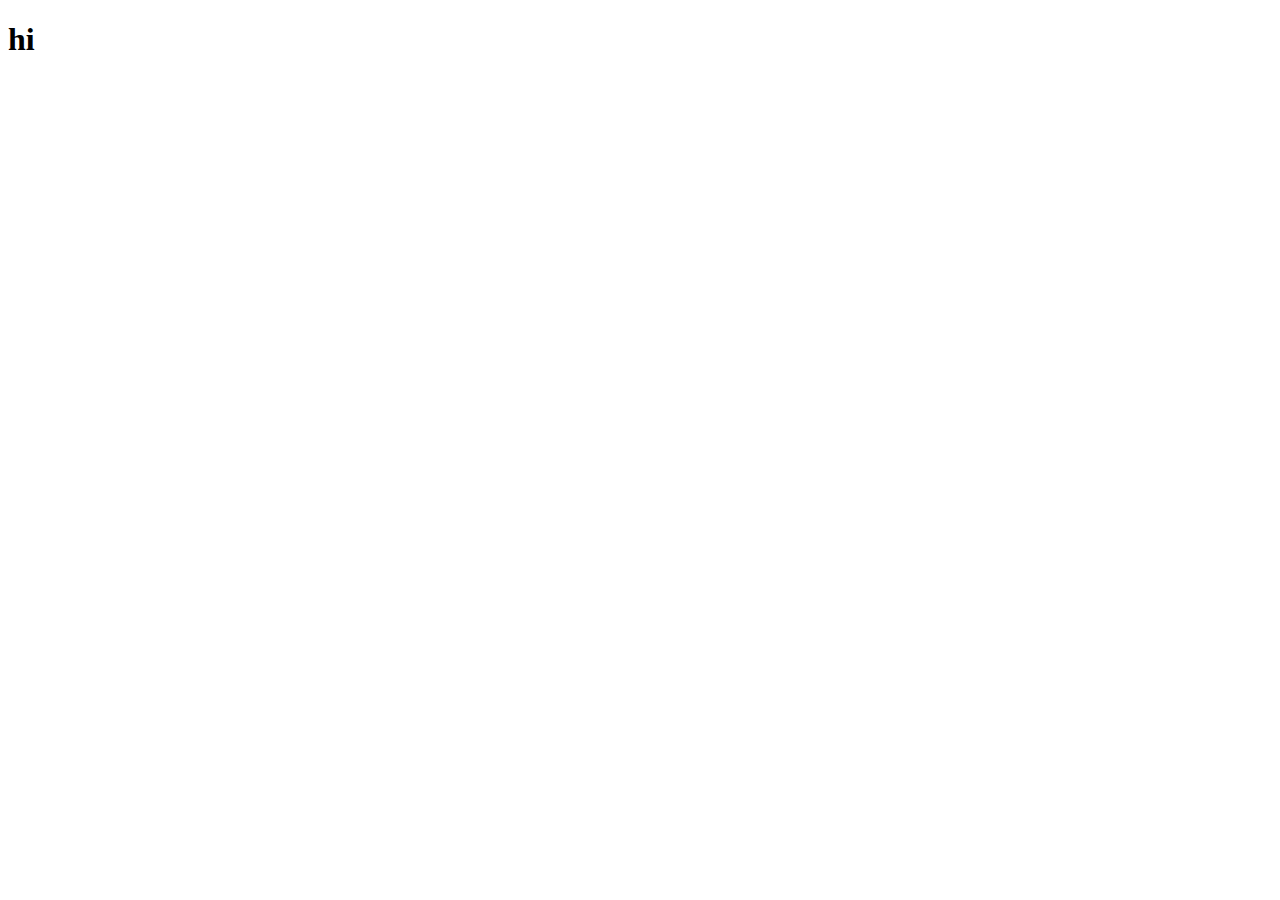
==== index.html @ f47a089d "My assignment 1" ====
<!DOCTYPE html>
<html lang="en">
  <head>
    <meta charset="UTF-8" />
    <meta name="viewport" content="width=device-width, initial-scale=1.0" />
    <title>Document</title>
  </head>
  <body></body>
</html>
<h1>hi</h1>
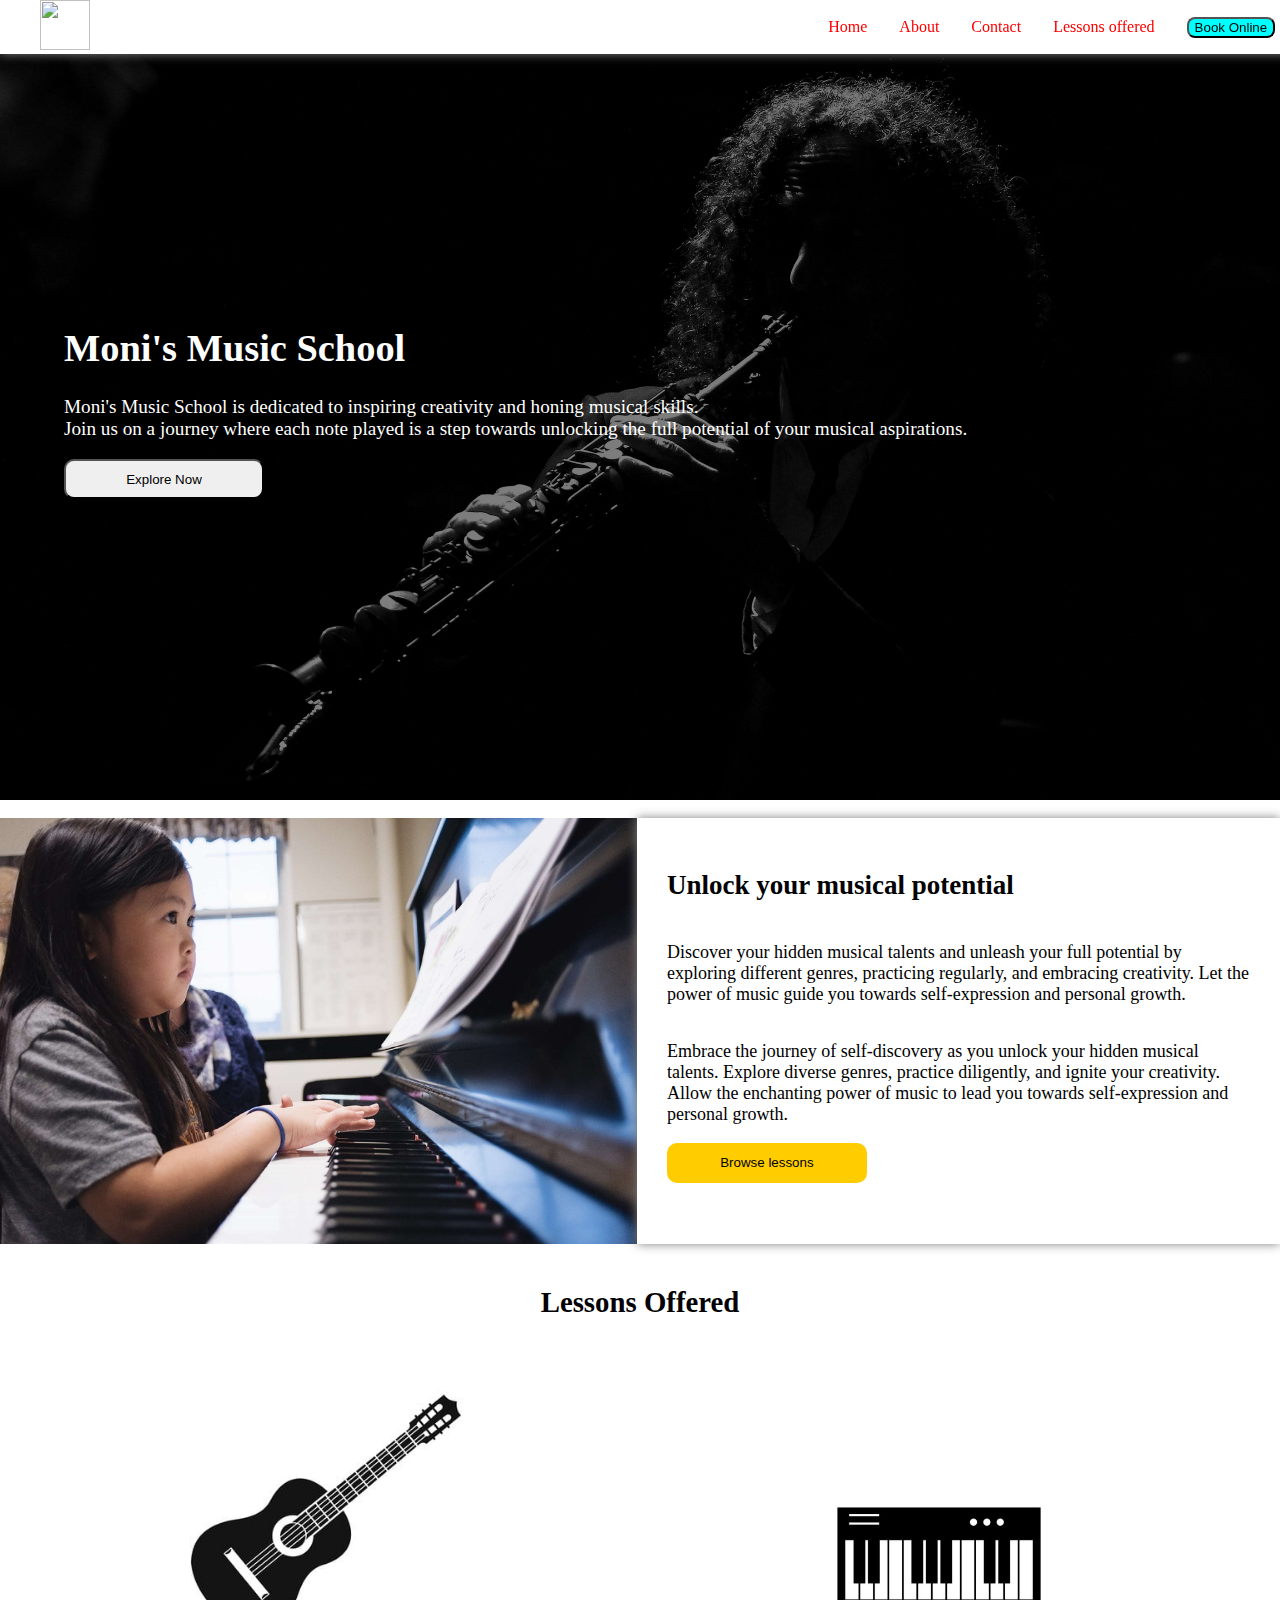
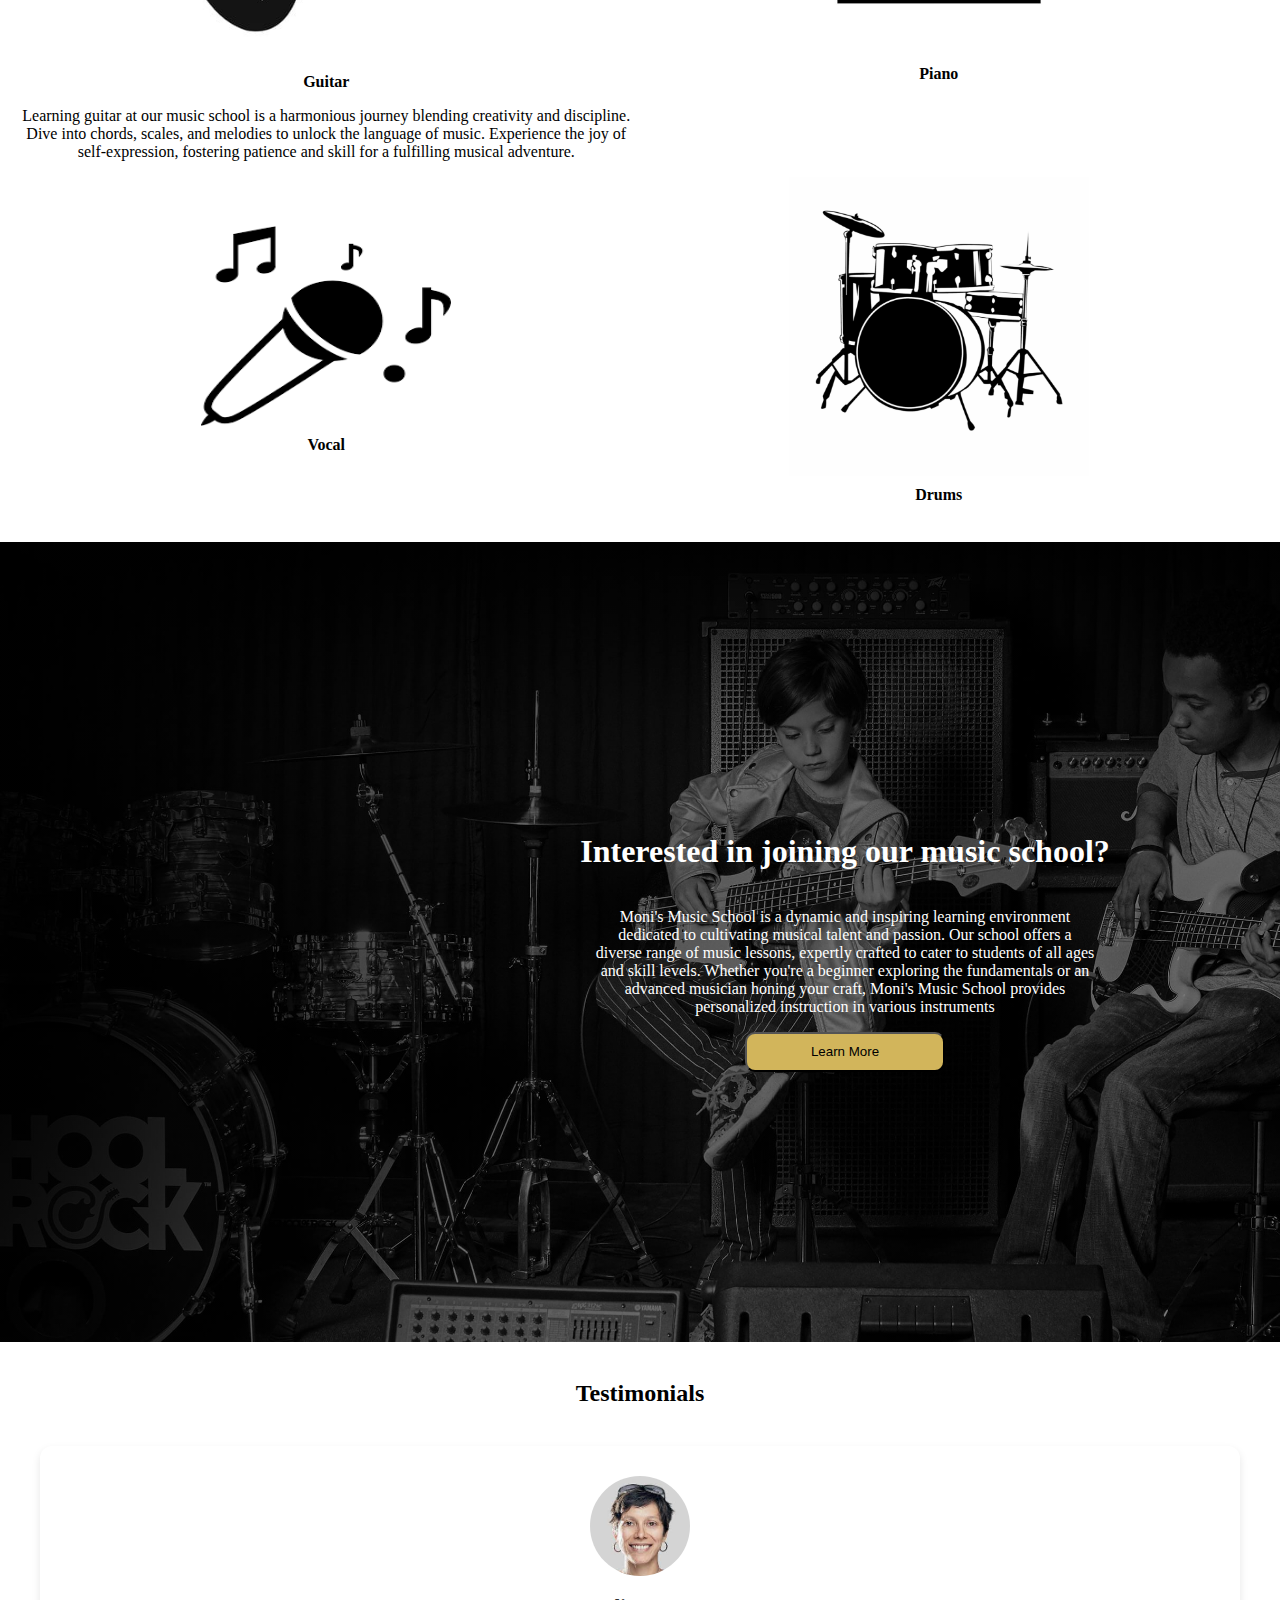
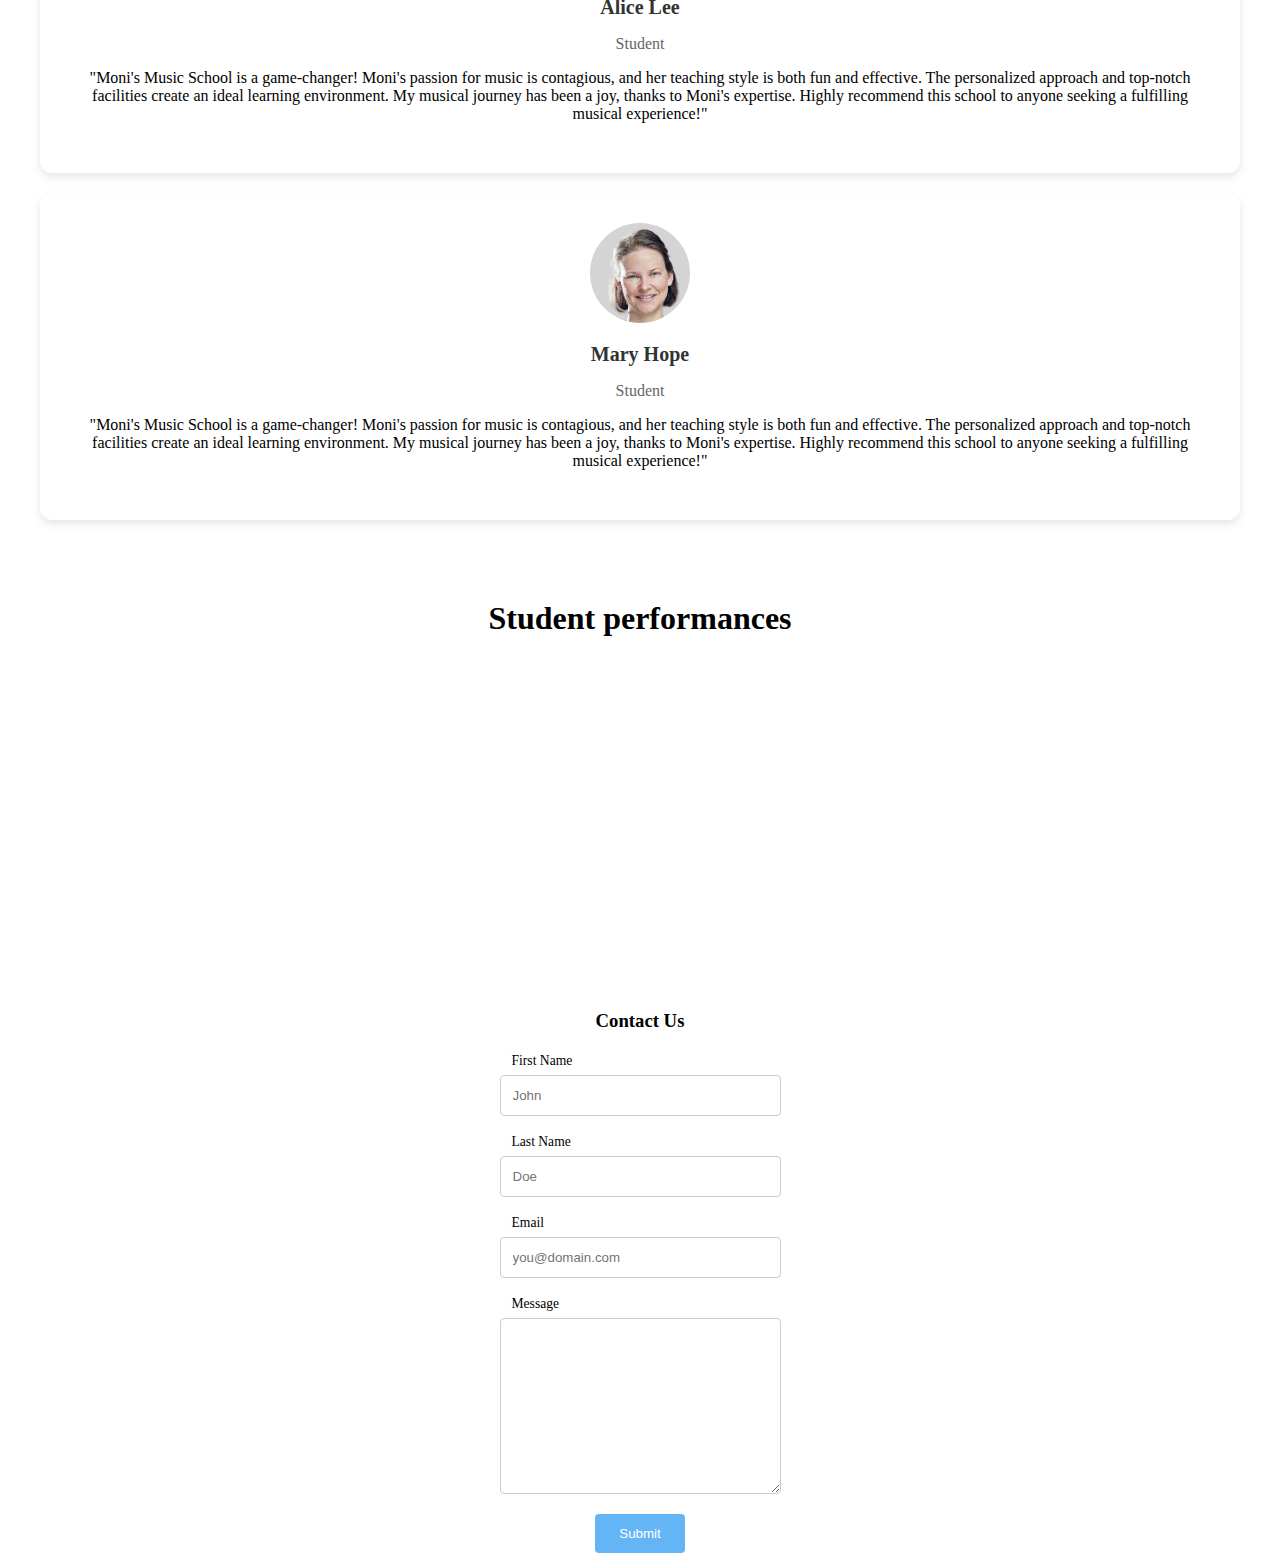
==== commit 5a8416ab: "update" ====
--- a/index.html
+++ b/index.html
@@ -4,7 +4,155 @@
     <meta charset="UTF-8" />
     <meta name="viewport" content="width=device-width, initial-scale=1.0" />
     <title>Document</title>
+    <link rel="stylesheet" href="styles.css" />
   </head>
-  <body></body>
+  <body>
+    <nav>
+      <ul class="nav-list">
+        <li class="nav-item">
+          <a href="#"></a
+          ><img src="Illustration179.PNG" width="50" height="50" />
+        </li>
+        <li class="nav-item"><a href="#">Home</a></li>
+        <li class="nav-item"><a href="#">About</a></li>
+        <li class="nav-item"><a href="#">Contact</a></li>
+        <li class="nav-item"><a href="#">Lessons offered</a></li>
+        <li class="nav-item"><button class="bookbtn">Book Online</button></li>
+      </ul>
+    </nav>
+    <div class="bg-image">
+      <div class="bg-text">
+        <h1>Moni's Music School</h1>
+        <p>
+          Moni's Music School is dedicated to inspiring creativity and honing musical skills.
+          <br>Join us on a journey where each note played is a step towards unlocking the full potential of your musical aspirations.
+        </p>
+        <button>Explore Now</button>
+      </div>
+    </div>
+    <br>
+    <div class="lower-container">
+      <div class="unlock-image">
+      </div>
+      <div class="unlock-text">
+        <h2>Unlock your musical potential</h2>
+        <p>
+          Discover your hidden musical talents and unleash your full potential
+          by exploring different genres, practicing regularly, and embracing
+          creativity. Let the power of music guide you towards self-expression
+          and personal growth.
+        </p>
+        <p>
+          Embrace the journey of self-discovery as you unlock your hidden
+          musical talents. Explore diverse genres, practice diligently, and
+          ignite your creativity. Allow the enchanting power of music to lead
+          you towards self-expression and personal growth.
+        </p>
+        <button>Browse lessons</button>
+      </div>
+    </div>
+    <br>
+    <div class="lessonsoffered"><h2>Lessons Offered</h2></div>
+    <div class="lessonscontainer">
+      <div class="box"><img src="images/pngtree-guitar-icon-simple-style-png-image_1911648.jpg" alt="guitar" width= "300">
+        <div class="item-header">Guitar</div>
+        <p>Learning guitar at our music school is a harmonious journey blending creativity and discipline. Dive into chords, scales, and melodies 
+          to unlock the language of music. Experience the joy of self-expression, fostering patience and skill for a fulfilling musical adventure.</p>
+        <div class="guitarinfo"></div>
+      </div>
+      <div class="box"><img src="images/Piano-keyboard-music-icon-vector-by-Hoeda80-580x386.jpg" width="300">
+        <div class="item-header">Piano</div>
+        <div class="pianoinfo"></div>
+      </div>
+      <div class="box"><img src="images/images.png" width="250" height ="200">
+        <div class="item-header">Vocal</div>
+        <div class="vocalinfo"></div>
+      </div>
+      <div class="box"><img src="images/71-717407_drum-kit-icon-icon-drums-png.png" width= "300">
+        <div class="item-header">Drums</div>
+        <div class="drumsinfo"></div>
+      </div>
+    </div>
+    <br>
+    <div class="learnmore">
+      <div class="learnmoretext">
+        <h1>Interested in joining our music school?</h1>
+        <p style="text-align: center; width:500px">Moni's Music School is a dynamic and inspiring learning environment dedicated to cultivating musical talent and passion. Our school offers a diverse range of music lessons, expertly crafted to cater to students of all ages and skill levels. Whether you're a beginner exploring the fundamentals 
+          or an advanced musician honing your craft, Moni's Music School provides personalized instruction in various instruments </p>
+        <button>Learn More</button>
+      </div>
+    </div>
+    </div>
+    <br>
+    <div class="testimonials-header"><h2>Testimonials</h2></div>
+    <div class="testimonial-grid">
+      <div class="testimonial-container">
+        <div class="testimonial-pic">
+          <img src="images/test1.jpeg">
+        </div>
+      <div class="testimonial-text">
+        <h3 class="testimonial-name">Alice Lee</h3>
+        <p class="testimonial-role">Student</p>
+        <p>"Moni's Music School is a game-changer! 
+          Moni's passion for music is contagious, and her teaching style is both fun and effective. The personalized approach and top-notch facilities create an ideal learning environment. My musical journey has been a joy,
+          thanks to Moni's expertise. Highly recommend this school to anyone seeking a fulfilling musical experience!"
+        </p>
+      </div>
+      </div>
+      <div class="testimonial-container">
+        <div class="testimonial-pic">
+          <img src="images/test2.jpeg">
+        </div>
+      <div class="testimonial-text">
+        <h3 class="testimonial-name">Mary Hope</h3>
+        <p class="testimonial-role">Student</p>
+        <p>"Moni's Music School is a game-changer! 
+          Moni's passion for music is contagious, and her teaching style is both fun and effective. The personalized approach and top-notch facilities create an ideal learning environment. My musical journey has been a joy,
+          thanks to Moni's expertise. Highly recommend this school to anyone seeking a fulfilling musical experience!"
+        </p></div>
+      
+      
+      </div>
+      <br>
+    </div>
+    <div class="student-header"><h1>Student performances</h1></div>
+    <div class="student-vids"><iframe width="560" height="315" src="https://www.youtube.com/embed/584keNBY2R8?si=KAF5CuopbA9dsN6d" title="YouTube video player" frameborder="0" allow="accelerometer; autoplay; clipboard-write; encrypted-media; gyroscope; picture-in-picture; web-share" allowfullscreen></iframe></div>
+    <br>
+    <div class="box3">
+      <div class="contactform">
+        <h3>Contact Us</h3>
+        <form action="#" name="contact_form">
+          <label for="first_name">First Name</label>
+          <input name="first_name" type="text" required placeholder="John"/>
+          <br>
+          <label for="last_name">Last Name</label>
+          <input name="last_name" type="text" required placeholder="Doe"/>
+          <br>
+          <label for="email">Email</label>
+          <input name="email" type="email" required placeholder="you@domain.com"/>
+          <br>
+          <label for="message">Message</label><br>
+          <textarea name="message" cols="30" rows="10" placeholder="Enter your message here ..." required> </textarea>
+          <div class="center">
+          <input type="submit" value="Submit">
+          </div>
+        </form>	
+      </div>
+    </div>
+    </div>
+      
+
+
+
+        
+      
+
+
+
+
+
+
+    
+    
+  </body>
 </html>
-<h1>hi</h1>
--- a/styles.css
+++ b/styles.css
@@ -0,0 +1,282 @@
+body {
+  background-color: white;
+}
+.nav-list {
+  background-color: white;
+  box-shadow: 0px 0px 10px gray;
+  margin: 0;
+  display: flex;
+  justify-content: flex-end;
+  align-items: center;
+  position: fixed;
+  width: 99%;
+}
+.nav-item {
+  list-style: none;
+  margin-right: 2rem;
+}
+.nav-item a {
+  text-decoration: none;
+  color: red;
+}
+
+.nav-item:first-child {
+  margin-right: auto;
+}
+.bookbtn {
+  background: aqua;
+  border-radius: 8px;
+  outline: none;
+}
+.bg-image {
+  height: 800px;
+  display: flex;
+  align-items: center;
+  background-image: linear-gradient(rgba(0, 0, 0, 0.527), rgba(0, 0, 0, 0.5)),
+    url(images/musicbg.jpeg);
+  background-size: cover;
+  color: white;
+}
+.bg-image button {
+  width: 200px;
+  height: 40px;
+  border-radius: 10px;
+}
+.bg-text {
+  justify-content: flex-start;
+  margin-left: 4rem;
+  font-size: larger;
+}
+html,
+body {
+  margin: 0px;
+  padding: 0;
+  height: 100%;
+}
+
+.lower-container {
+  display: flex;
+  justify-content: center;
+  align-content: center;
+}
+.unlock-image {
+  background-image: url(images/article-private-lessons-UNWAoM-86.jpg);
+  background-size: cover;
+  width: 710px;
+  height: 425.83px;
+}
+.unlock-text {
+  display: flex;
+  flex-direction: column;
+  background-color: white;
+  box-shadow: 0px 0px 10px gray;
+  width: 650px;
+  padding: 30px;
+  font-size: large;
+}
+.unlock-text button {
+  width: 200px;
+  height: 40px;
+  background-color: #ffcc00;
+  outline: none;
+  border-radius: 10px;
+  border: none;
+}
+.unlock-text button:hover {
+  background-color: gray;
+}
+
+.lessons-text {
+  display: flex;
+  justify-content: center;
+  align-items: center;
+}
+
+.lessonscontainer {
+  display: flex;
+  flex-wrap: wrap;
+  align-items: center;
+  justify-content: space-evenly;
+  padding: 20px;
+  margin-right: 15px;
+}
+.lessonsoffered {
+  display: flex;
+  justify-content: center;
+  font-size: larger;
+}
+.box {
+  display: flex;
+  flex-direction: column;
+  text-align: center;
+  width: 50%;
+  justify-content: center;
+  align-items: center;
+}
+.item-header {
+  margin-top: 10px;
+  font-weight: bold;
+}
+.guitarinfo {
+}
+.learnmore {
+  display: flex;
+  height: 800px;
+  width: 1690px;
+  background-image: linear-gradient(rgba(0, 0, 0, 0.527), rgba(0, 0, 0, 0.5)),
+    url("images/music-lessons-overview1527266744.jpg");
+  background-size: cover;
+  justify-content: center;
+}
+.learnmoretext {
+  display: flex;
+  flex-direction: column;
+  color: white;
+  align-items: center;
+  text-align: center;
+  padding: 15px;
+  justify-content: center;
+}
+.learnmoretext h1 p {
+  font-size: larger;
+}
+.learnmoretext button {
+  color: black;
+  background-color: #d2b55b;
+  border-radius: 10px;
+  width: 200px;
+  height: 40px;
+}
+.learnmoretext button:hover {
+  background-color: #ffeb3b;
+}
+.testimonials-header {
+  display: flex;
+  justify-content: center;
+}
+.testimonial-grid {
+  display: flex;
+  flex-wrap: wrap;
+  gap: 20px;
+  max-width: 1200px;
+  margin: 0 auto;
+  padding: 20px;
+  text-align: center;
+}
+.testimonial-container {
+  background-color: #ffffff;
+  border-radius: 12px;
+  padding: 30px;
+  box-shadow: 0 4px 8px rgba(0, 0, 0, 0.1);
+}
+.testimonial-pic {
+  width: 100px;
+  height: 100px;
+  border-radius: 50%;
+  overflow: hidden;
+  margin: 0 auto 20px;
+  background-repeat: no-repeat;
+  background-size: cover;
+}
+.testimonial-text {
+  margin-bottom: 20px;
+}
+.testimonial-role {
+  font-size: 16px;
+  color: #666666;
+}
+.testimonial-pic img {
+  width: 100%;
+  height: 100%;
+  object-fit: cover;
+}
+.testimonial-name {
+  font-size: 20px;
+  font-weight: bold;
+  margin-bottom: 5px;
+  color: #333333;
+}
+.student-vids {
+  display: flex;
+  justify-content: center;
+}
+.student-header {
+  display: flex;
+  justify-content: center;
+}
+
+.mapandcontact {
+  display: flex;
+  justify-content: flex-start;
+}
+.footer {
+  position: absolute;
+  bottom: 0;
+  left: 0;
+  z-index: 10;
+}
+.contact {
+  font-size: 0.85em;
+  margin-left: 12px;
+}
+label {
+  font-size: 0.85em;
+  margin-left: 12px;
+}
+h3 {
+  text-align: center;
+}
+input[type="text"],
+input[type="email"],
+textarea {
+  width: 100%;
+  padding: 12px;
+  border: 1px solid #ccc;
+  border-radius: 4px;
+  box-sizing: border-box;
+  margin-top: 6px;
+  margin-bottom: 16px;
+  resize: vertical;
+}
+input[type="submit"] {
+  background: #64b5f6;
+  margin: 0 auto;
+  outline: 0;
+  color: white;
+  border: 0;
+  padding: 12px 24px;
+  border-radius: 4px;
+  transition: all ease-in-out 0.1s;
+  position: relative;
+  display: inline-block;
+  text-align: center;
+}
+.center {
+  text-align: center;
+}
+.box3 {
+  display: flex;
+  flex-wrap: nowrap;
+  justify-content: space-evenly;
+}
+@media (max-width: 500px) {
+  .container {
+    text-align: center;
+  }
+
+  .container img {
+    margin: auto;
+    float: none;
+    display: block;
+  }
+}
+@media (max-width: 767px) {
+  .box {
+    width: 100%;
+  }
+}
+@media (max-width: 767px) {
+  .learnmore {
+    width: 100%;
+  }
+}
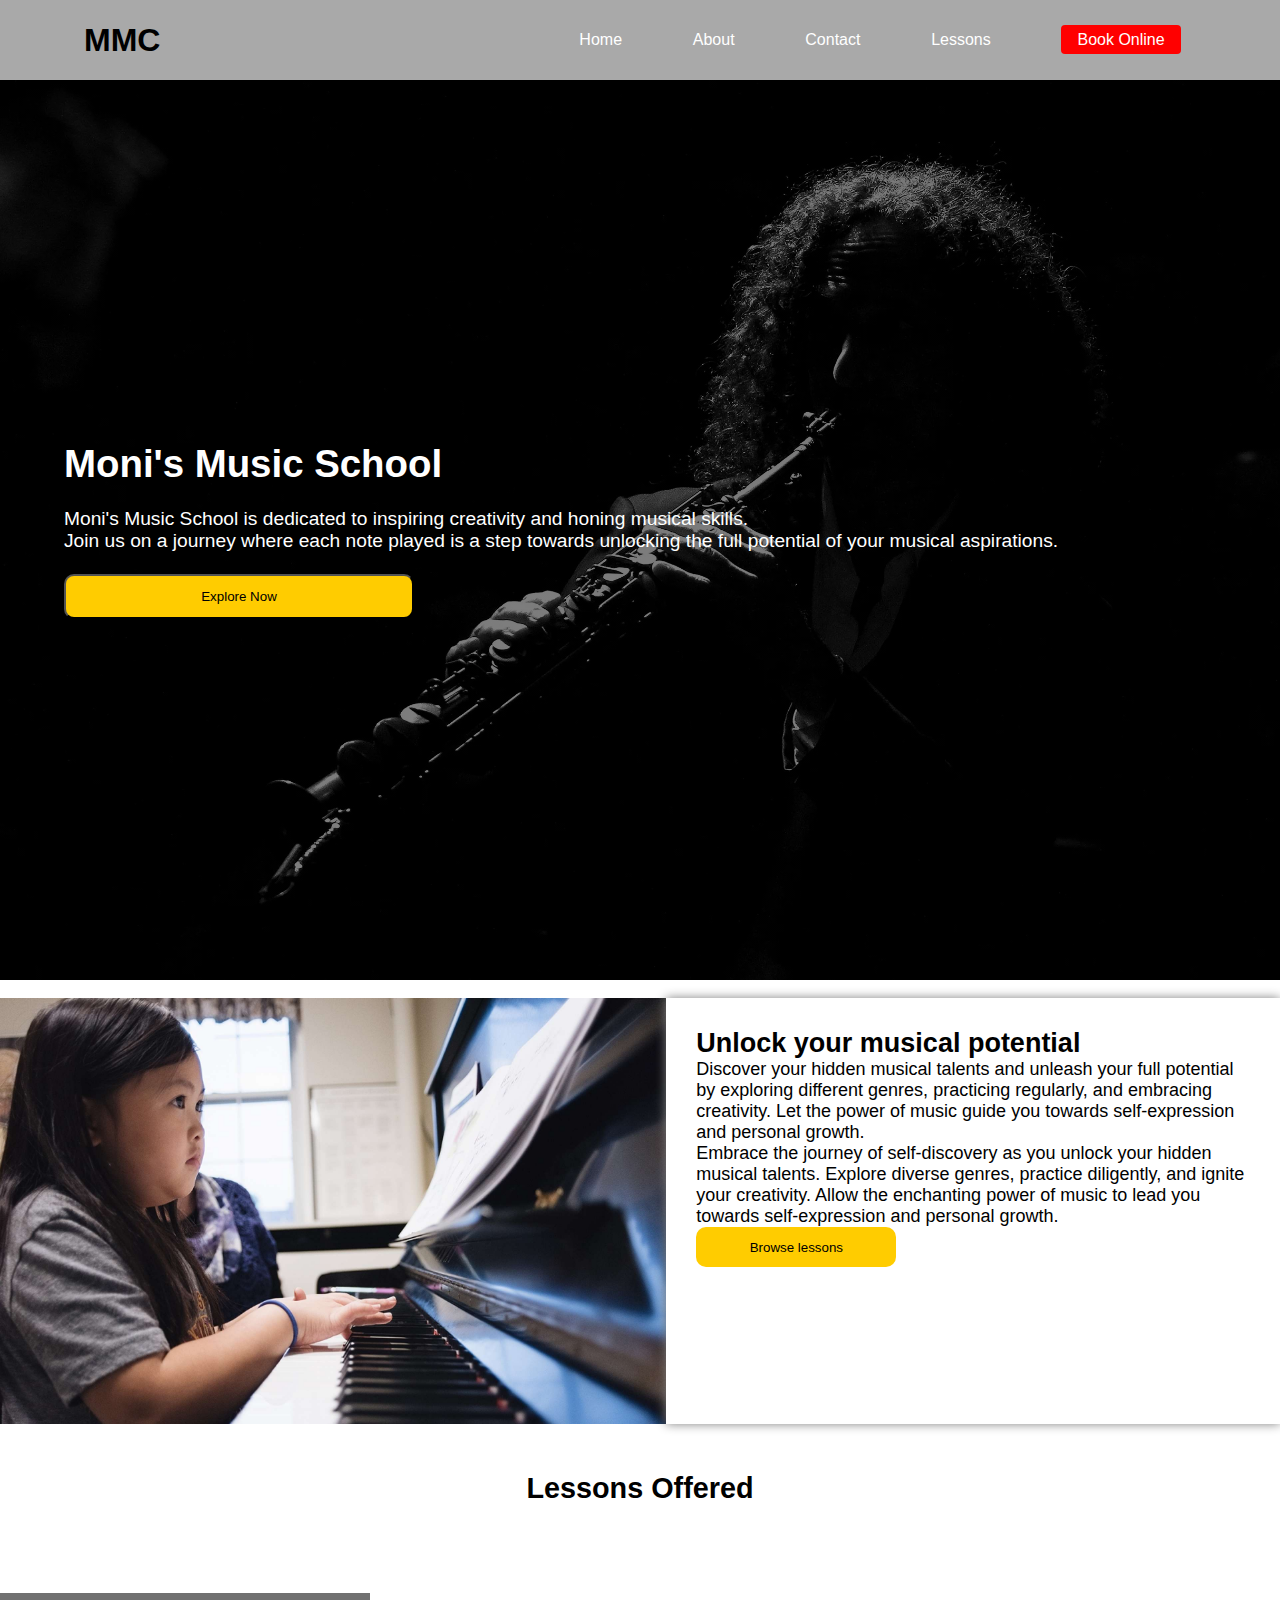
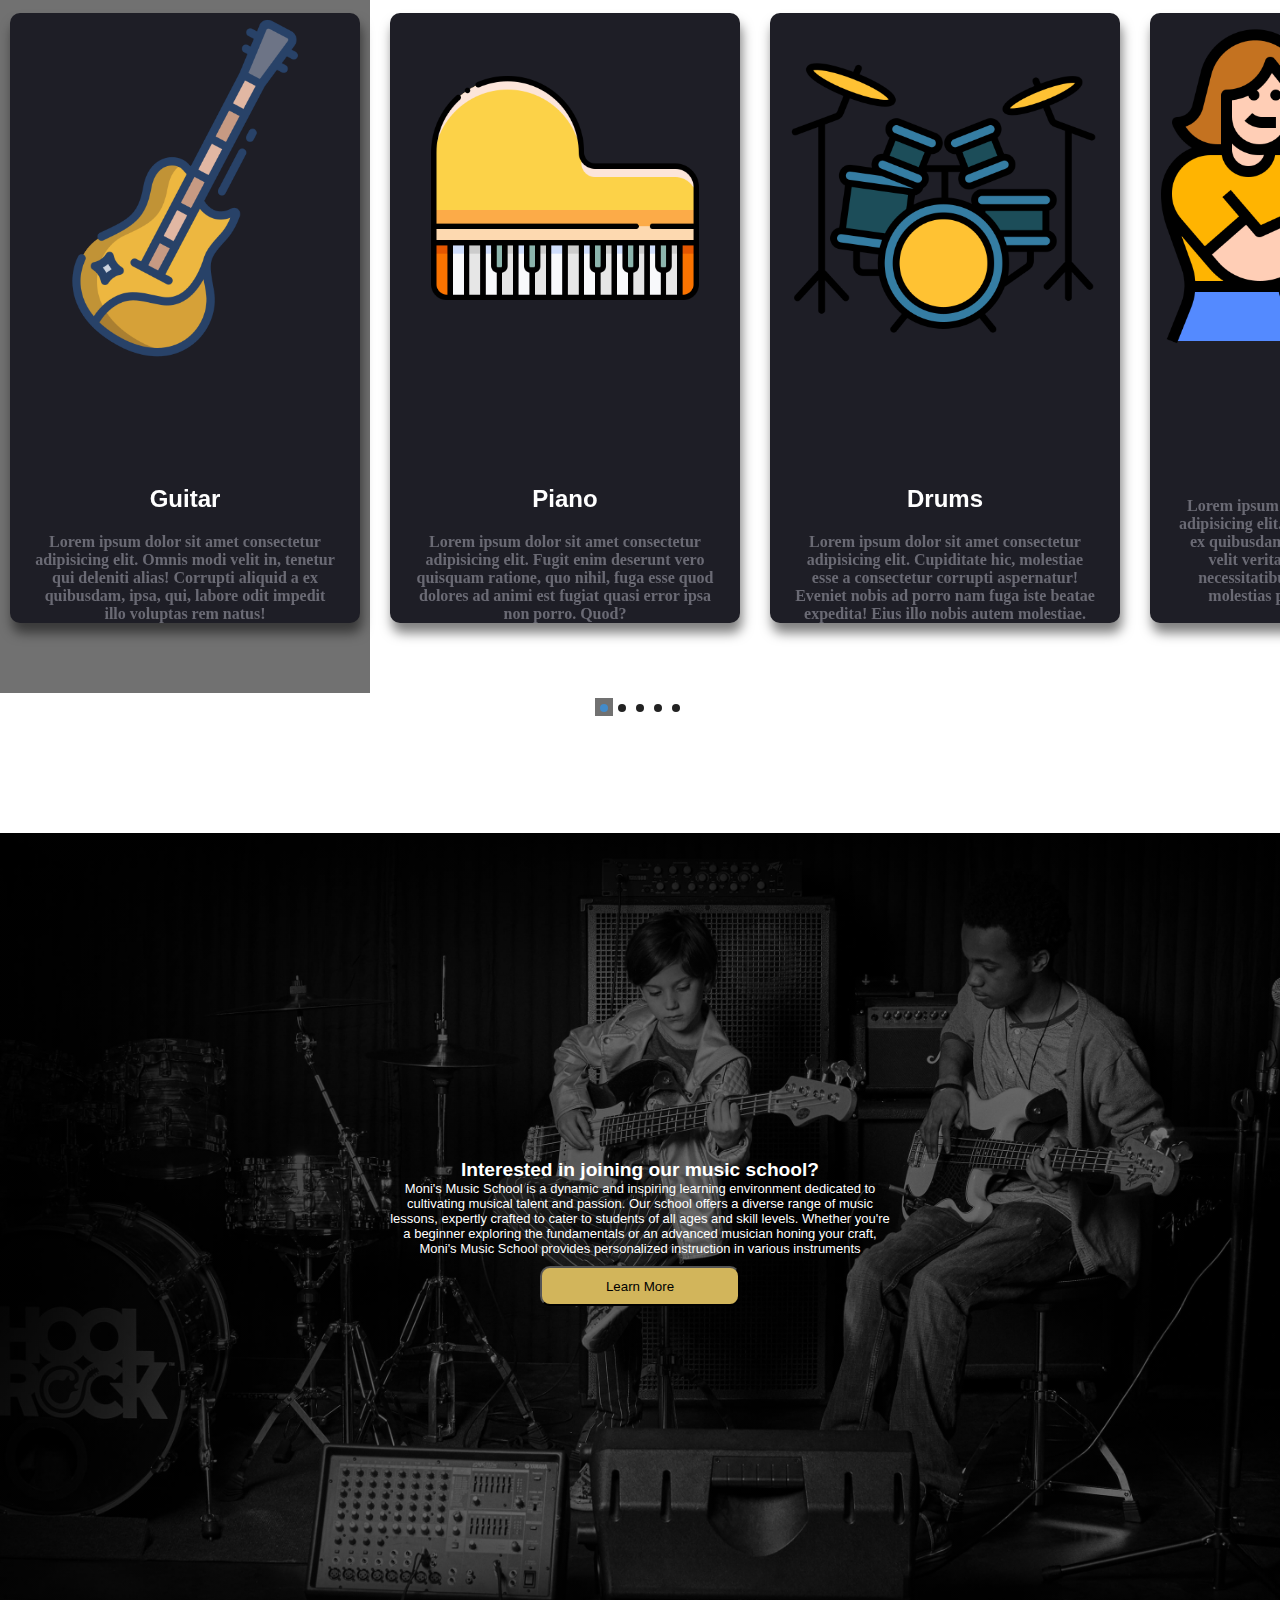
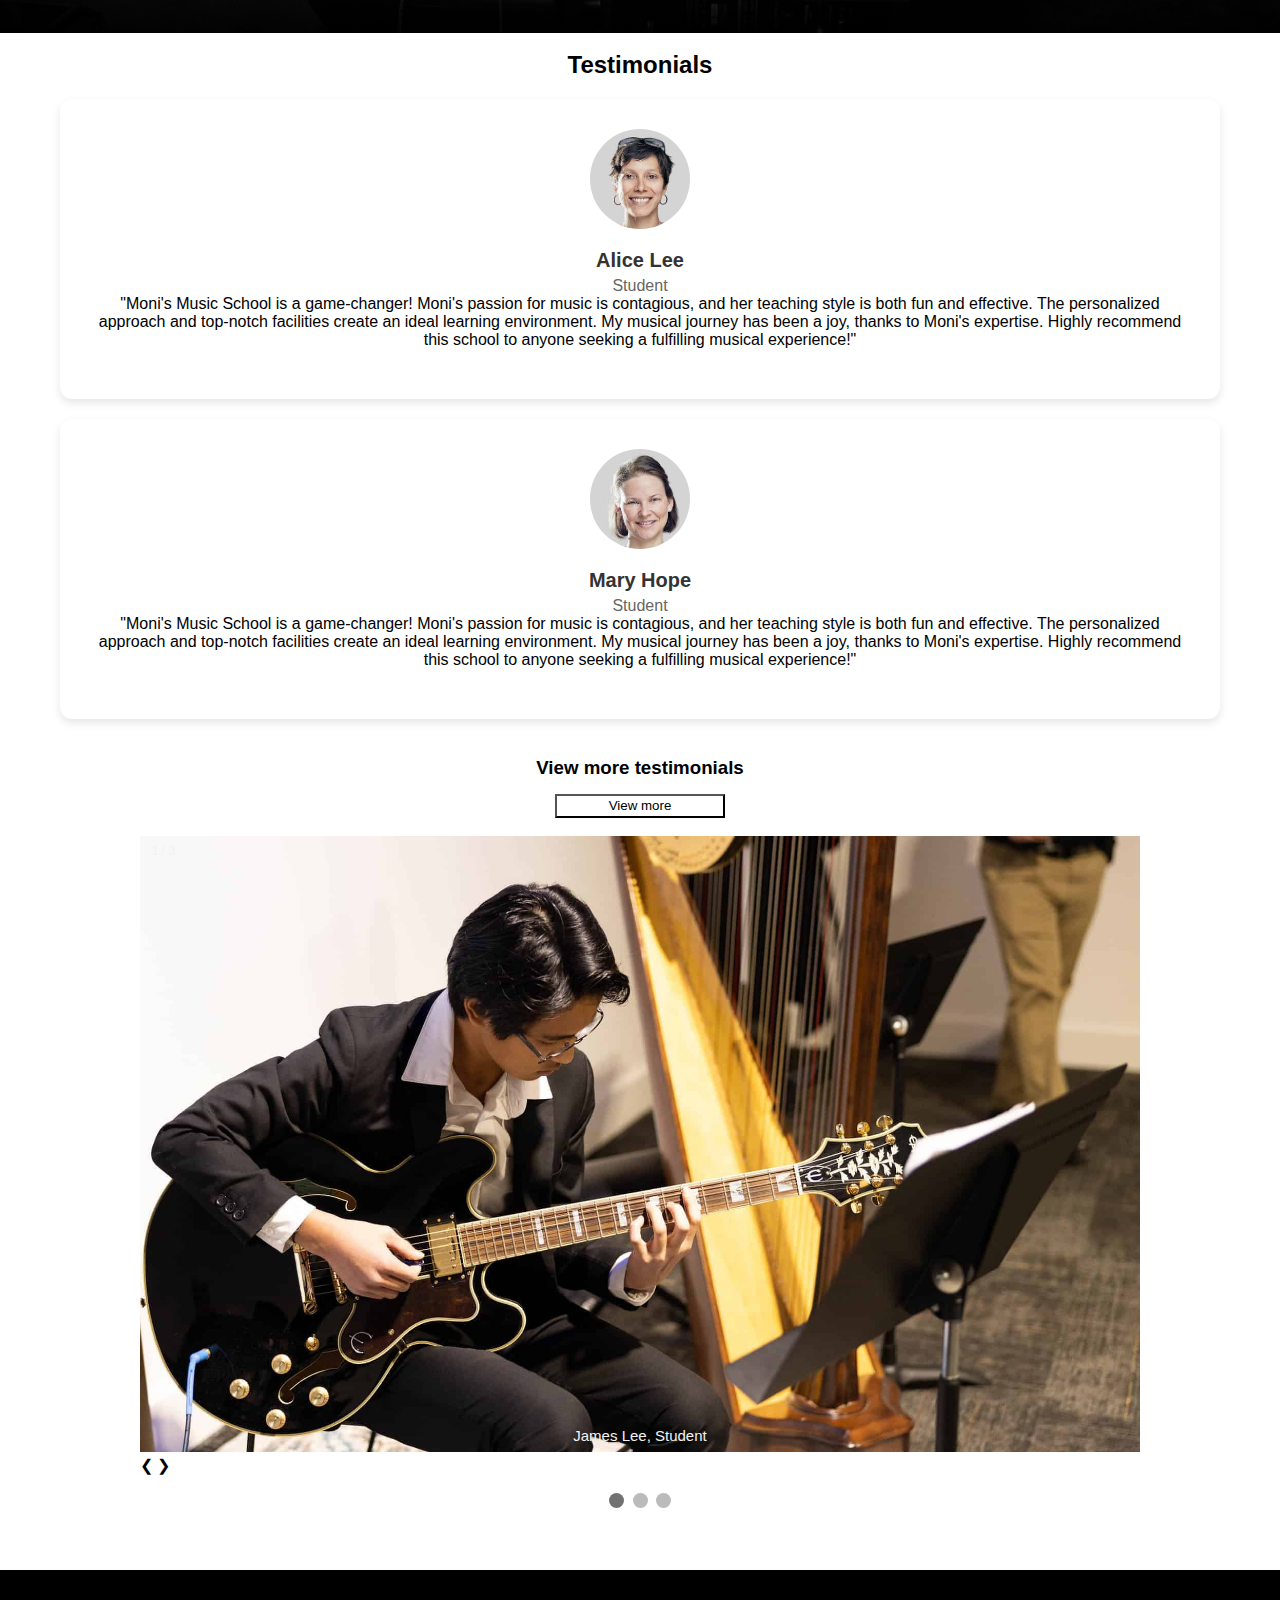
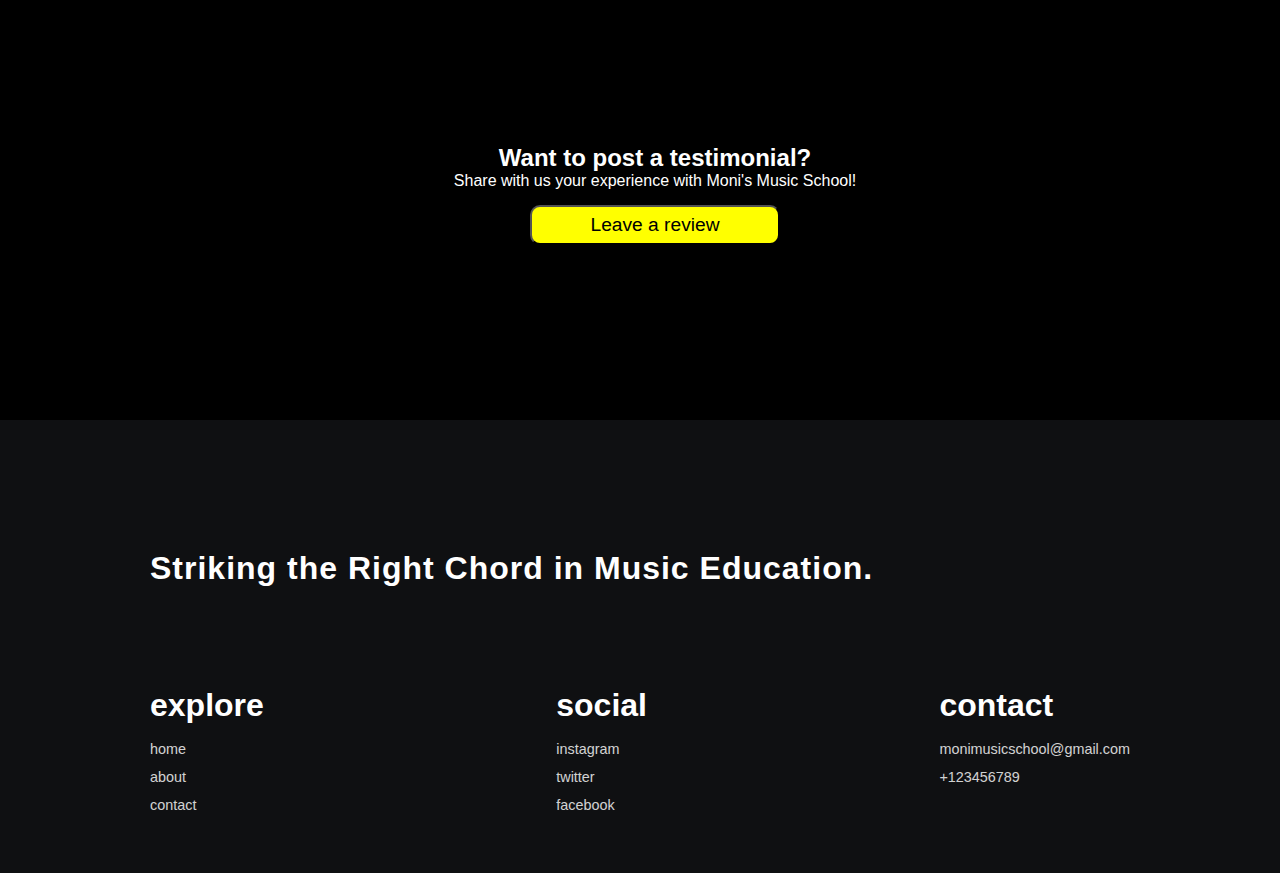
==== commit 25e5c816: "update" ====
--- a/index.html
+++ b/index.html
@@ -3,37 +3,88 @@
   <head>
     <meta charset="UTF-8" />
     <meta name="viewport" content="width=device-width, initial-scale=1.0" />
+    <link
+      href="https://fonts.googleapis.com/css2?family=Nunito+Sans:opsz@6..12&display=swap"
+      rel="stylesheet"
+    />
     <title>Document</title>
     <link rel="stylesheet" href="styles.css" />
+    <link rel="stylesheet" href="navbar.css" />
+    <link rel="stylesheet" type="text/css" href="lightslider.css" />
+    <script type="text/javascript" src="JQuery3.3.1.js"></script>
+    <script type="text/javascript" src="lightslider.js"></script>
+    <script src="index.js"></script>
+    <script src="script.js"></script>
   </head>
   <body>
-    <nav>
-      <ul class="nav-list">
-        <li class="nav-item">
-          <a href="#"></a
-          ><img src="Illustration179.PNG" width="50" height="50" />
-        </li>
-        <li class="nav-item"><a href="#">Home</a></li>
-        <li class="nav-item"><a href="#">About</a></li>
-        <li class="nav-item"><a href="#">Contact</a></li>
-        <li class="nav-item"><a href="#">Lessons offered</a></li>
-        <li class="nav-item"><button class="bookbtn">Book Online</button></li>
-      </ul>
-    </nav>
+    <div class="nav-container">
+      <nav class="navbar">
+        <h1 id="navbar-logo">MMC</h1>
+        <div class="menu-toggle" id="mobile-menu">
+          <span class="bar"></span>
+          <span class="bar"></span>
+          <span class="bar"></span>
+        </div>
+        <ul class="navmenu">
+          <li><a href="index.html" class="nav-links">Home</a></li>
+          <li><a href="about.html" class="nav-links">About</a></li>
+          <li><a href="contactform.html" class="nav-links">Contact</a></li>
+          <li><a href="lessonsoffered.html" class="nav-links">Lessons</a></li>
+          <li>
+            <a href="#" class="nav-links nav-links-button" onclick="openPopup()"
+              >Book Online</a
+            >
+          </li>
+        </ul>
+      </nav>
+    </div>
+    <div class="popupbook-container" id="popupbooking">
+      <div class="popupbook-content">
+        <h2>Book Online</h2>
+        <form id="bookingForm" action="thankyou.html" method="post">
+          <!-- Add your form fields here -->
+          <label for="fullName">Full Name:</label>
+          <input type="text" id="fullName" name="fullName" required />
+
+          <label for="email">Email:</label>
+          <input type="email" id="email" name="email" required />
+
+          <label for="phone">Phone:</label>
+          <input type="tel" id="phone" name="phone" required />
+
+          <label for="lessonType">Lesson Type:</label>
+          <select id="lessonType" name="lessonType" required>
+            <option value="guitar">Guitar</option>
+            <option value="piano">Piano</option>
+            <!-- Add more options as needed -->
+          </select>
+
+          <!-- Add more form fields as needed -->
+
+          <button type="submit">Submit</button>
+        </form>
+        <button onclick="closePopup()">Close</button>
+      </div>
+    </div>
     <div class="bg-image">
       <div class="bg-text">
         <h1>Moni's Music School</h1>
+        <br />
         <p>
-          Moni's Music School is dedicated to inspiring creativity and honing musical skills.
-          <br>Join us on a journey where each note played is a step towards unlocking the full potential of your musical aspirations.
+          Moni's Music School is dedicated to inspiring creativity and honing
+          musical skills.
+          <br />Join us on a journey where each note played is a step towards
+          unlocking the full potential of your musical aspirations.
         </p>
-        <button>Explore Now</button>
-      </div>
-    </div>
-    <br>
+        <br />
+        <a href="lessonsoffered.html">
+          <button>Explore Now</button>
+        </a>
+      </div>
+    </div>
+    <br />
     <div class="lower-container">
-      <div class="unlock-image">
-      </div>
+      <div class="unlock-image"></div>
       <div class="unlock-text">
         <h2>Unlock your musical potential</h2>
         <p>
@@ -51,108 +102,247 @@
         <button>Browse lessons</button>
       </div>
     </div>
-    <br>
+    <br />
     <div class="lessonsoffered"><h2>Lessons Offered</h2></div>
-    <div class="lessonscontainer">
-      <div class="box"><img src="images/pngtree-guitar-icon-simple-style-png-image_1911648.jpg" alt="guitar" width= "300">
-        <div class="item-header">Guitar</div>
-        <p>Learning guitar at our music school is a harmonious journey blending creativity and discipline. Dive into chords, scales, and melodies 
-          to unlock the language of music. Experience the joy of self-expression, fostering patience and skill for a fulfilling musical adventure.</p>
-        <div class="guitarinfo"></div>
-      </div>
-      <div class="box"><img src="images/Piano-keyboard-music-icon-vector-by-Hoeda80-580x386.jpg" width="300">
-        <div class="item-header">Piano</div>
-        <div class="pianoinfo"></div>
-      </div>
-      <div class="box"><img src="images/images.png" width="250" height ="200">
-        <div class="item-header">Vocal</div>
-        <div class="vocalinfo"></div>
-      </div>
-      <div class="box"><img src="images/71-717407_drum-kit-icon-icon-drums-png.png" width= "300">
-        <div class="item-header">Drums</div>
-        <div class="drumsinfo"></div>
-      </div>
-    </div>
-    <br>
+    <div class="lessonsofferedcontainer">
+      <!--slider------------------->
+      <ul id="autoWidth" class="cs-hidden">
+        <!--1------------------------------>
+        <li class="item-a">
+          <!--slider-box-->
+          <div class="box">
+            <!--model-->
+            <img src="images/guit.png" class="model" />
+            <!--details-->
+            <div class="details">
+              <!--character-details-->
+              <h2>Guitar</h2>
+              <p>
+                Lorem ipsum dolor sit amet consectetur adipisicing elit. Omnis
+                modi velit in, tenetur qui deleniti alias! Corrupti aliquid a ex
+                quibusdam, ipsa, qui, labore odit impedit illo voluptas rem
+                natus!
+              </p>
+            </div>
+          </div>
+        </li>
+        <!--2------------------------------>
+        <li class="item-a">
+          <!--slider-box-->
+          <div class="box">
+            <!--model-->
+            <img src="images/pino.png" class="model" />
+            <!--details-->
+            <div class="details">
+              <h2>Piano</h2>
+              <p>
+                Lorem ipsum dolor sit amet consectetur adipisicing elit. Fugit
+                enim deserunt vero quisquam ratione, quo nihil, fuga esse quod
+                dolores ad animi est fugiat quasi error ipsa non porro. Quod?
+              </p>
+            </div>
+          </div>
+        </li>
+        <!--3------------------------------>
+        <li class="item-a">
+          <!--slider-box-->
+          <div class="box">
+            <!--model-->
+            <img src="images/drums.png" class="model" />
+            <!--details-->
+            <div class="details">
+              <!--logo-character-->
+              <!--character-details-->
+              <h2>Drums</h2>
+              <p>
+                Lorem ipsum dolor sit amet consectetur adipisicing elit.
+                Cupiditate hic, molestiae esse a consectetur corrupti
+                aspernatur! Eveniet nobis ad porro nam fuga iste beatae
+                expedita! Eius illo nobis autem molestiae.
+              </p>
+            </div>
+          </div>
+        </li>
+        <!--4------------------------------>
+        <li class="item-a">
+          <!--slider-box-->
+          <div class="box">
+            <!--model-->
+            <img src="images/voc.png" class="model" />
+            <!--details-->
+            <div class="details">
+              <!--character-details-->
+              <h2>Vocal</h2>
+              <p>
+                Lorem ipsum dolor sit amet, consectetur adipisicing elit.
+                Ratione nihil quaerat, alias ex quibusdam quod minus repudiandae
+                velit veritatis ipsum sapiente, vero necessitatibus
+                reprehenderit corrupti molestias perspiciatis harum enim
+                numquam!
+              </p>
+            </div>
+          </div>
+        </li>
+        <!--5------------------------------>
+
+        <li class="item-a">
+          <!--slider-box-->
+          <div class="box">
+            <!--model-->
+            <img src="images/violin.png" class="model" />
+            <!--details-->
+            <div class="details">
+              <h2>Violin</h2>
+              <p>
+                Lorem ipsum dolor sit amet consectetur adipisicing elit. Numquam
+                officiis quasi explicabo quisquam fuga facere aperiam aspernatur
+                blanditiis iure obcaecati illo doloremque, quia facilis
+                consectetur! Velit assumenda fuga exercitationem totam.
+              </p>
+            </div>
+          </div>
+        </li>
+      </ul>
+    </div>
+
+    <br />
     <div class="learnmore">
       <div class="learnmoretext">
         <h1>Interested in joining our music school?</h1>
-        <p style="text-align: center; width:500px">Moni's Music School is a dynamic and inspiring learning environment dedicated to cultivating musical talent and passion. Our school offers a diverse range of music lessons, expertly crafted to cater to students of all ages and skill levels. Whether you're a beginner exploring the fundamentals 
-          or an advanced musician honing your craft, Moni's Music School provides personalized instruction in various instruments </p>
-        <button>Learn More</button>
-      </div>
-    </div>
-    </div>
-    <br>
+        <p style="text-align: center; width: 500px">
+          Moni's Music School is a dynamic and inspiring learning environment
+          dedicated to cultivating musical talent and passion. Our school offers
+          a diverse range of music lessons, expertly crafted to cater to
+          students of all ages and skill levels. Whether you're a beginner
+          exploring the fundamentals or an advanced musician honing your craft,
+          Moni's Music School provides personalized instruction in various
+          instruments
+        </p>
+        <a href="about.html"><button>Learn More</button></a>
+      </div>
+    </div>
+    <br />
     <div class="testimonials-header"><h2>Testimonials</h2></div>
     <div class="testimonial-grid">
       <div class="testimonial-container">
         <div class="testimonial-pic">
-          <img src="images/test1.jpeg">
-        </div>
-      <div class="testimonial-text">
-        <h3 class="testimonial-name">Alice Lee</h3>
-        <p class="testimonial-role">Student</p>
-        <p>"Moni's Music School is a game-changer! 
-          Moni's passion for music is contagious, and her teaching style is both fun and effective. The personalized approach and top-notch facilities create an ideal learning environment. My musical journey has been a joy,
-          thanks to Moni's expertise. Highly recommend this school to anyone seeking a fulfilling musical experience!"
-        </p>
-      </div>
+          <img src="images/test1.jpeg" />
+        </div>
+        <div class="testimonial-text">
+          <h3 class="testimonial-name">Alice Lee</h3>
+          <p class="testimonial-role">Student</p>
+          <p>
+            "Moni's Music School is a game-changer! Moni's passion for music is
+            contagious, and her teaching style is both fun and effective. The
+            personalized approach and top-notch facilities create an ideal
+            learning environment. My musical journey has been a joy, thanks to
+            Moni's expertise. Highly recommend this school to anyone seeking a
+            fulfilling musical experience!"
+          </p>
+        </div>
       </div>
       <div class="testimonial-container">
         <div class="testimonial-pic">
-          <img src="images/test2.jpeg">
-        </div>
-      <div class="testimonial-text">
-        <h3 class="testimonial-name">Mary Hope</h3>
-        <p class="testimonial-role">Student</p>
-        <p>"Moni's Music School is a game-changer! 
-          Moni's passion for music is contagious, and her teaching style is both fun and effective. The personalized approach and top-notch facilities create an ideal learning environment. My musical journey has been a joy,
-          thanks to Moni's expertise. Highly recommend this school to anyone seeking a fulfilling musical experience!"
-        </p></div>
-      
-      
-      </div>
-      <br>
-    </div>
-    <div class="student-header"><h1>Student performances</h1></div>
-    <div class="student-vids"><iframe width="560" height="315" src="https://www.youtube.com/embed/584keNBY2R8?si=KAF5CuopbA9dsN6d" title="YouTube video player" frameborder="0" allow="accelerometer; autoplay; clipboard-write; encrypted-media; gyroscope; picture-in-picture; web-share" allowfullscreen></iframe></div>
-    <br>
-    <div class="box3">
-      <div class="contactform">
-        <h3>Contact Us</h3>
-        <form action="#" name="contact_form">
-          <label for="first_name">First Name</label>
-          <input name="first_name" type="text" required placeholder="John"/>
-          <br>
-          <label for="last_name">Last Name</label>
-          <input name="last_name" type="text" required placeholder="Doe"/>
-          <br>
-          <label for="email">Email</label>
-          <input name="email" type="email" required placeholder="you@domain.com"/>
-          <br>
-          <label for="message">Message</label><br>
-          <textarea name="message" cols="30" rows="10" placeholder="Enter your message here ..." required> </textarea>
-          <div class="center">
-          <input type="submit" value="Submit">
-          </div>
-        </form>	
-      </div>
-    </div>
-    </div>
-      
-
-
-
-        
-      
-
-
-
-
-
-
-    
-    
+          <img src="images/test2.jpeg" />
+        </div>
+        <div class="testimonial-text">
+          <h3 class="testimonial-name">Mary Hope</h3>
+          <p class="testimonial-role">Student</p>
+          <p>
+            "Moni's Music School is a game-changer! Moni's passion for music is
+            contagious, and her teaching style is both fun and effective. The
+            personalized approach and top-notch facilities create an ideal
+            learning environment. My musical journey has been a joy, thanks to
+            Moni's expertise. Highly recommend this school to anyone seeking a
+            fulfilling musical experience!"
+          </p>
+        </div>
+      </div>
+    </div>
+    <br />
+    <div class="testmore">
+      <h3>View more testimonials</h3>
+      <a href="testimonials.html"><button>View more</button></a>
+    </div>
+    <br />
+    <!-- Slideshow container -->
+    <div class="slideshow-container">
+      <!-- Full-width images with number and caption text -->
+      <div class="mySlides fade">
+        <div class="numbertext">1 / 3</div>
+        <img src="images/boyguitar.jpg" style="width: 100%" />
+        <div class="text">James Lee, Student</div>
+      </div>
+
+      <div class="mySlides fade">
+        <div class="numbertext">2 / 3</div>
+        <img src="images/andie.jpg" style="width: 100%" />
+        <div class="text">Andie Isalie, Student</div>
+      </div>
+
+      <div class="mySlides fade">
+        <div class="numbertext">3 / 3</div>
+        <img src="images/girl drummer.png" style="width: 100%" />
+        <div class="text">Sara Lee</div>
+      </div>
+
+      <!-- Next and previous buttons -->
+      <a class="prev" onclick="plusSlides(-1)">&#10094;</a>
+      <a class="next" onclick="plusSlides(1)">&#10095;</a>
+    </div>
+    <br />
+
+    <!-- The dots/circles -->
+    <div style="text-align: center">
+      <span class="dot" onclick="currentSlide(1)"></span>
+      <span class="dot" onclick="currentSlide(2)"></span>
+      <span class="dot" onclick="currentSlide(3)"></span>
+    </div>
+    <br />
+    <div class="form-container"></div>
+    <div class="form-heading">
+      <h2>Want to post a testimonial?</h2>
+      <p>Share with us your experience with Moni's Music School!</p>
+      <a href="feedback.html"><button>Leave a review</button></a>
+    </div>
+    <div class="form-image"></div>
+
+    <footer>
+      <div class="footer-container">
+        <!--heading----------------->
+        <div class="footer-heading">
+          <h4>Striking the Right Chord in Music Education.</h4>
+        </div>
+        <!--footer-content----------------------------->
+        <div class="footer-content">
+          <!--box------------->
+          <div class="footer-box">
+            <strong>explore</strong>
+            <ul>
+              <li><a href="#">Home</a></li>
+              <li><a href="#">About</a></li>
+              <li><a href="#">Contact</a></li>
+            </ul>
+          </div>
+          <!--box------------->
+          <div class="footer-box">
+            <strong>Social</strong>
+            <ul>
+              <li><a href="#">Instagram</a></li>
+              <li><a href="#">Twitter</a></li>
+              <li><a href="#">Facebook</a></li>
+            </ul>
+          </div>
+          <!--box------------->
+          <div class="footer-box">
+            <strong>Contact</strong>
+            <ul>
+              <li><a href="#">monimusicschool@gmail.com</a></li>
+              <li><a href="#">+123456789</a></li>
+            </ul>
+          </div>
+        </div>
+      </div>
+    </footer>
   </body>
 </html>
--- a/styles.css
+++ b/styles.css
@@ -1,35 +1,17 @@
 body {
   background-color: white;
 }
-.nav-list {
-  background-color: white;
-  box-shadow: 0px 0px 10px gray;
+
+* {
+  box-sizing: border-box;
   margin: 0;
-  display: flex;
-  justify-content: flex-end;
-  align-items: center;
-  position: fixed;
-  width: 99%;
-}
-.nav-item {
-  list-style: none;
-  margin-right: 2rem;
-}
-.nav-item a {
+  padding: 0;
+  font-family: "Nunito Sans", sans-serif;
   text-decoration: none;
-  color: red;
-}
-
-.nav-item:first-child {
-  margin-right: auto;
-}
-.bookbtn {
-  background: aqua;
-  border-radius: 8px;
-  outline: none;
-}
+}
+
 .bg-image {
-  height: 800px;
+  height: 100%;
   display: flex;
   align-items: center;
   background-image: linear-gradient(rgba(0, 0, 0, 0.527), rgba(0, 0, 0, 0.5)),
@@ -37,16 +19,86 @@
   background-size: cover;
   color: white;
 }
-.bg-image button {
-  width: 200px;
-  height: 40px;
-  border-radius: 10px;
-}
+.popupbook-container {
+  display: none;
+  position: fixed;
+  top: 0;
+  left: 0;
+  width: 100%;
+  height: 100%;
+  background-color: rgba(0, 0, 0, 0.7); /* Dark semi-transparent background */
+  justify-content: center;
+  align-items: center;
+  z-index: 1000;
+}
+
+/* Style for the content inside the popup */
+.popupbook-content {
+  background-color: #fff; /* White background color */
+  padding: 20px;
+  max-width: 600px; /* Adjust the maximum width as needed */
+  width: 100%;
+  box-sizing: border-box;
+  text-align: center;
+  border-radius: 8px;
+  z-index: 1000;
+}
+
+/* Inside your styles.css file or within a style tag in the head of your HTML */
+
+/* Style for the form container */
+.popupbook-content form {
+  max-width: 00px;
+  margin: auto;
+  color: white;
+}
+
+/* Style for form labels */
+.popupbook-content form {
+  max-width: 100%; /* Make the form width 100% of the popup container */
+  padding: 20px; /* Add some padding for better aesthetics */
+  box-sizing: border-box;
+  color: black;
+}
+
+/* Style for form input fields */
+.popupbook-content form input,
+.popupbook-content form select {
+  width: 100%;
+  padding: 8px;
+  margin-bottom: 16px;
+  box-sizing: border-box;
+  color: black;
+}
+
+/* Style for the submit button */
+.popupbook-content form button {
+  background-color: red;
+  color: black;
+  padding: 10px 15px;
+  border: none;
+  border-radius: 4px;
+  cursor: pointer;
+}
+
+.popupbook-content form button:hover {
+  background-color: #45a049;
+}
+
 .bg-text {
   justify-content: flex-start;
   margin-left: 4rem;
   font-size: larger;
 }
+.bg-text button {
+  /* Your styles here */
+  width: 350px;
+  height: 45px;
+  border-radius: 10px;
+  background-color: #ffcc00;
+  cursor: pointer;
+}
+
 html,
 body {
   margin: 0px;
@@ -85,6 +137,21 @@
 .unlock-text button:hover {
   background-color: gray;
 }
+@media screen and (max-width: 767px) {
+  .lower-container {
+    flex-direction: column; /* Stack items vertically */
+    align-items: center; /* Center items horizontally */
+  }
+
+  .unlock-image {
+    height: 400px; /* Adjust to your preference */
+  }
+
+  .unlock-text {
+    padding: 15px; /* Adjust to your preference */
+    width: 705px;
+  }
+}
 
 .lessons-text {
   display: flex;
@@ -98,58 +165,131 @@
   align-items: center;
   justify-content: space-evenly;
   padding: 20px;
-  margin-right: 15px;
+  margin-right: 0;
 }
 .lessonsoffered {
   display: flex;
   justify-content: center;
   font-size: larger;
+  margin-top: 30px;
+}
+.lessonsofferedcontainer {
+  width: 100%;
+  height: 100vh;
+  display: flex;
+  justify-content: center;
+  align-items: center;
+  margin-bottom: 10px;
+}
+ul {
+  list-style: none;
+}
+
+.lessonsofferedcontainer ul {
+  margin: 0;
+  padding: 0;
+}
+
+#autoWidth .item-a {
+  flex: 0 0 auto;
 }
 .box {
-  display: flex;
-  flex-direction: column;
+  width: 350px;
+  height: 610px;
+  background-color: #1e1e26;
+  border-radius: 10px;
+  box-shadow: 2px 10px 12px rgba(0, 0, 0, 0.5);
+  display: flex;
+  flex-direction: column;
+  align-items: center;
+  justify-content: space-between;
+  box-sizing: border-box;
+  margin: 20px 10px;
+}
+.model {
+  height: 350px;
+  max-height: 100%;
+  max-width: 100%;
+}
+.details {
+  display: flex;
+  flex-direction: column;
+  align-items: center;
+  width: 300px;
+}
+.details p {
+  font-family: calibri;
+  font-weight: bold;
+  color: #6a6a74;
   text-align: center;
-  width: 50%;
-  justify-content: center;
-  align-items: center;
+  margin-top: 20px;
 }
 .item-header {
   margin-top: 10px;
   font-weight: bold;
 }
-.guitarinfo {
-}
+
+.details h2 {
+  color: white;
+}
+
 .learnmore {
   display: flex;
-  height: 800px;
-  width: 1690px;
+  flex-direction: column;
+  align-items: center;
+  text-align: center;
+  padding: 15px;
   background-image: linear-gradient(rgba(0, 0, 0, 0.527), rgba(0, 0, 0, 0.5)),
     url("images/music-lessons-overview1527266744.jpg");
   background-size: cover;
   justify-content: center;
-}
-.learnmoretext {
-  display: flex;
-  flex-direction: column;
-  color: white;
-  align-items: center;
-  text-align: center;
-  padding: 15px;
-  justify-content: center;
-}
-.learnmoretext h1 p {
+  height: 800px;
+}
+
+.learnmoretext h1 {
   font-size: larger;
-}
+  color: white;
+}
+
+.learnmoretext p {
+  font-size: small; /* Adjust the font size as needed */
+  color: white;
+}
+
 .learnmoretext button {
   color: black;
   background-color: #d2b55b;
   border-radius: 10px;
   width: 200px;
   height: 40px;
-}
+  margin-top: 10px; /* Add some space between the paragraph and the button */
+}
+
 .learnmoretext button:hover {
   background-color: #ffeb3b;
 }
+
+/* Media query for screens smaller than 600px */
+@media (max-width: 600px) {
+  .learnmoretext {
+    padding: 10px;
+  }
+
+  .learnmoretext h1 {
+    font-size: medium; /* Adjust the font size as needed */
+  }
+
+  .learnmoretext p {
+    font-size: small;
+  }
+
+  .learnmoretext button {
+    width: 150px;
+    height: 30px;
+    font-size: small;
+  }
+}
+
 .testimonials-header {
   display: flex;
   justify-content: center;
@@ -196,87 +336,752 @@
   margin-bottom: 5px;
   color: #333333;
 }
-.student-vids {
-  display: flex;
-  justify-content: center;
+.testmore {
+  display: flex;
+  flex-direction: column;
+  justify-content: center;
+  align-items: center;
+}
+.testmore button {
+  color: black;
+  background-color: #d2b55b;
+  width: 170px;
+  height: 24px;
+  background-color: white;
+  margin-top: 15px;
+  cursor: pointer;
 }
 .student-header {
   display: flex;
   justify-content: center;
 }
 
-.mapandcontact {
-  display: flex;
-  justify-content: flex-start;
-}
-.footer {
+.about-slogan {
+  display: flex;
+  justify-content: center;
+  position: relative;
+  align-items: center;
+  background-color: black;
+  height: 350px;
+  width: 100%;
+  margin-bottom: 30px;
+  color: white;
+}
+.about-container {
+  display: flex;
+  justify-content: center;
+  z-index: 999;
+}
+.about-img {
+  position: relative;
+  background-image: url("images/about\ us.jpg");
+  width: 710px;
+  height: 425.83px;
+  background-repeat: no-repeat;
+  background-size: cover;
+  margin-top: -100px;
+}
+.about-text {
+  display: flex;
+  flex-direction: column;
+  justify-content: center;
+  text-align: center;
+  background-color: white;
+  padding: 70px;
+  font-size: large;
+}
+
+* {
+  box-sizing: border-box;
+}
+
+/* Slideshow container */
+.slideshow-container {
+  max-width: 1000px;
+  position: relative;
+  margin: auto;
+}
+
+/* Caption text */
+.text {
+  color: #f2f2f2;
+  font-size: 15px;
+  padding: 8px 12px;
   position: absolute;
+  bottom: 8px;
+  width: 100%;
+  text-align: center;
+  margin-bottom: 15px;
+}
+
+/* Number text (1/3 etc) */
+.numbertext {
+  color: #f2f2f2;
+  font-size: 12px;
+  padding: 8px 12px;
+  position: absolute;
+  top: 0;
+}
+
+/* The dots/bullets/indicators */
+.dot {
+  height: 15px;
+  width: 15px;
+  margin: 0 2px;
+  background-color: #bbb;
+  border-radius: 50%;
+  display: inline-block;
+  transition: background-color 0.6s ease;
+}
+
+.active {
+  background-color: #717171;
+}
+
+/* Fading animation */
+.fade {
+  animation-name: fade;
+  animation-duration: 1.5s;
+}
+
+@keyframes fade {
+  from {
+    opacity: 0.4;
+  }
+  to {
+    opacity: 1;
+  }
+}
+
+/* On smaller screens, decrease text size */
+@media only screen and (max-width: 300px) {
+  .text {
+    font-size: 11px;
+  }
+}
+#autoWidth {
+  display: flex;
+  list-style: none;
+  overflow: hidden;
+  width: 100%;
+  margin: 0;
+  padding: 0;
+  transition: transform 0.5s ease-in-out;
+}
+
+#autoWidth .item-a {
+  flex: 0 0 auto;
+}
+
+.box:hover {
+  background-color: #17171d;
+  transform-style: preserve-3d;
+  transform: scale(1.02);
+  transition: all ease 0.3s;
+}
+.box:hover .marvel {
+  color: #c0292b;
+  transition: all ease 0.5s;
+}
+
+footer {
+  background-color: #0f1012;
+  display: flex;
+  flex-direction: column;
+  justify-content: center;
+  align-items: center;
+  padding: 120px 0px 50px 0px;
+}
+.footer-container {
+  width: 100%;
+  max-width: 980px;
+  margin: auto;
+}
+
+.footer-heading h4 {
+  color: #ffffff;
+}
+.footer-heading h4 {
+  font-size: 5rem;
+  margin-top: 20px;
+  font-weight: 600;
+}
+.footer-heading h4 {
+  font-size: 2rem;
+  font-weight: 600;
+  letter-spacing: 1px;
+}
+.footer-content {
+  display: flex;
+  justify-content: space-between;
+  margin-top: 100px;
+}
+.footer-box strong {
+  color: #ffffff;
+  font-size: 2rem;
+  text-transform: lowercase;
+}
+.footer-box ul {
+  margin-top: 15px;
+}
+.footer-box ul li a,
+.footer-box ul li {
+  color: #ffffff;
+  font-size: 0.9rem;
+  text-transform: lowercase;
+  opacity: 0.9;
+  padding: 2px 0px;
+  transition: all ease 0.3s;
+}
+.footer-box ul li {
+  margin: 8px 0px;
+}
+.footer-box ul li:hover,
+.footer-box ul li a:hover {
+  opacity: 0.6;
+  transition: all ease 0.3s;
+}
+
+@media (max-width: 1060px) {
+  .footer-container {
+    max-width: 800px;
+  }
+}
+@media (max-width: 850px) {
+  footer {
+    padding: 50px 0px;
+  }
+  .footer-container {
+    width: 90%;
+  }
+  .footer-content {
+    display: grid;
+    grid-template-columns: 1fr 1fr;
+    grid-gap: 10px;
+  }
+  .footer-heading {
+    display: flex;
+    flex-direction: column;
+    justify-content: center;
+  }
+}
+@media (max-width: 680px) {
+  .footer-heading h4 {
+    font-size: 1.6rem;
+    line-height: 30px;
+  }
+  .footer-heading h3 {
+    font-size: 2.3rem;
+  }
+  .footer-bottom {
+    flex-wrap: wrap;
+    justify-content: space-between;
+    align-items: center;
+    padding: 0px 20px;
+  }
+}
+@media (max-width: 340px) {
+  .footer-content {
+    grid-template-columns: 1fr;
+    margin-top: 40px;
+  }
+  .footer-box {
+    margin: 0px;
+  }
+  .footer-box strong {
+    font-size: 1.5rem;
+  }
+}
+
+.lessoninfo h2 {
+  text-align: center; /* Center text horizontally */
+  margin-bottom: 30px;
+  font-family: "Gill Sans", "Gill Sans MT", Calibri, "Trebuchet MS", sans-serif;
+  font-weight: 600;
+  margin: 20px; /* Add margin to move text inwards */
+  margin-bottom: 30px;
+}
+
+.courses-title {
+  margin-left: 20px;
+}
+
+#course {
+  display: flex;
+  flex-direction: column;
+  justify-content: center;
+  align-items: center;
+  background-color: #0f1012;
+}
+#course h3 {
+  font-size: 2.6rem;
+  color: white;
+  font-weight: 700;
+  margin-top: 50px;
+}
+
+.course-text h4 {
+  color: white;
+}
+.course-container {
+  max-width: 1000px;
+  width: 90%;
+  display: grid;
+  grid-template-columns: 1fr 1fr 1fr;
+  grid-gap: 20px;
+  margin-top: 30px;
+}
+.course-text button {
+  background-color: white;
+}
+.course-box {
+  width: 100%;
+  border: 1px solid #e6e6e6;
+  border-radius: 5px;
+  transition: all ease 0.3s;
+}
+.course-box:hover {
+  box-shadow: 2px 20px 30px rgba(0, 0, 0, 0.08);
+}
+.course-img {
+  width: 100%;
+}
+.course-img img {
+  width: 100%;
+  height: 100%;
+  object-fit: cover;
+  object-position: center;
+}
+.course-text {
+  padding: 20px;
+  display: flex;
+  flex-direction: column;
+}
+.course-text .category {
+  color: white;
+  font-size: 0.9rem;
+  font-weight: 500;
+}
+.course-text label {
+  color: white;
+  margin-top: 10px;
+  font-size: 1rem;
+  font-weight: 700;
+  cursor: pointer;
+}
+
+.course-text p {
+  color: white;
+  font-size: 0.9rem;
+  margin: 10px 0px;
+  display: -webkit-box;
+  -webkit-line-clamp: 3;
+  -webkit-box-orient: vertical;
+  overflow: hidden;
+}
+.lesson-time {
+  display: flex;
+  justify-content: space-between;
+  align-items: center;
+  flex-wrap: wrap;
+  margin-top: 10px;
+}
+.lesson-time span {
+  font-size: 0.9rem;
+  color: white;
+  font-weight: 500;
+}
+.lesson-time span i {
+  color: #db1032;
+  margin-right: 5px;
+}
+.course-popup {
+  position: fixed;
+  left: 50%;
+  top: 50%;
+  transform: translate(-50%, -50%);
+  width: 90%;
+  max-width: 400px;
+  background-color: #ffffff;
+  display: none;
+  border-radius: 5px;
+  overflow: hidden;
+  padding: 5px;
+}
+.popup-content {
+  padding: 20px;
+  max-height: 80vh;
+  overflow-y: auto;
+}
+/* width */
+.popup-content::-webkit-scrollbar {
+  width: 8px;
+}
+
+/* Track */
+.popup-content::-webkit-scrollbar-track {
+  background: #ffffff;
+}
+
+/* Handle */
+.popup-content::-webkit-scrollbar-thumb {
+  background: rgb(29, 29, 29);
+  border-radius: 10px;
+}
+
+/* Handle on hover */
+.popup-content::-webkit-scrollbar-thumb:hover {
+  background: #555;
+}
+.popup-bg {
+  position: fixed;
+  width: 100%;
+  height: 100%;
+  top: 0px;
+  left: 0px;
+  background-color: #1a1a1a5b;
+  display: none;
+  animation: fade 0.4s;
+}
+.popup-btn {
+  display: none;
+}
+.popup-btn:checked ~ .course-popup,
+.popup-btn:checked ~ .popup-bg {
+  display: block;
+}
+.course-popup video {
+  width: 100%;
+  height: 100%;
+  object-fit: contain;
+  object-position: center;
+}
+.course-popup strong {
+  color: #141414;
+  margin: 10px 0px;
+  font-size: 1.3rem;
+}
+.course-popup span {
+  color: #141414;
+  margin: 10px 0px;
+  font-weight: 700;
+}
+.course-popup p {
+  margin: 10px 0px;
+  font-size: 0.9rem;
+  color: #333333;
+}
+.course-popup a {
+  width: 100%;
+  height: 45px;
+  display: flex;
+  justify-content: center;
+  align-items: center;
+  background-color: #db1032;
+  color: #ffffff;
+  border-radius: 5px;
+  margin-top: 10px;
+}
+.course-popup .p-close {
+  position: absolute;
+  right: 0px;
+  top: 0px;
+  width: 40px;
+  height: 40px;
+  display: flex;
+  justify-content: center;
+  align-items: center;
+  background-color: #db1032;
+  color: #ffffff;
+  cursor: pointer;
+}
+@keyframes fade {
+  0% {
+    opacity: 0;
+  }
+  100% {
+    opacity: 1;
+  }
+}
+@media (max-width: 800px) {
+  .course-container {
+    grid-template-columns: 1fr 1fr;
+  }
+}
+@media (max-width: 550px) {
+  .course-container {
+    grid-template-columns: 1fr;
+  }
+}
+
+#testimonials-container {
+  margin-bottom: 20px;
+  background-color: #fff;
+  padding: 20px;
+  border-radius: 8px;
+  box-shadow: 0 4px 8px rgba(0, 0, 0, 0.1);
+}
+
+#form-container {
+  max-width: 400px;
+  margin: 0 auto;
+  background-color: #fff;
+  padding: 20px;
+  border-radius: 8px;
+  box-shadow: 0 4px 8px rgba(0, 0, 0);
+}
+
+form {
+  display: flex;
+  flex-direction: column;
+}
+
+label {
+  margin-bottom: 5px;
+}
+
+textarea {
+  resize: vertical;
+  margin-bottom: 10px;
+}
+
+.form-heading {
+  display: flex;
+  flex-direction: column; /* Add this line to make the items stack vertically */
+  position: relative;
+  top: 40px;
+  align-items: center;
+  background-color: black;
+  height: 450px;
+  width: 100%;
+  margin-bottom: 30px;
+  justify-content: center;
+  align-items: center;
+}
+.form-heading h2,
+.form-heading p {
+  color: white;
+  margin-left: 30px;
+}
+
+.form-heading button {
+  margin-top: 15px;
+  margin-left: 30px;
+  background-color: yellow;
+  font-size: larger;
+  width: 250px;
+  border-radius: 10px;
+  height: 40px;
+  cursor: pointer;
+}
+.feedback-heading {
+  display: flex;
+  justify-content: center;
+  position: relative;
+  align-items: center;
+  background-color: black;
+  height: 350px;
+  width: 100%;
+  margin-bottom: 30px;
+  flex-direction: column;
+}
+.feedback-heading h1,
+.feedback-heading p {
+  color: white;
+}
+
+input[type="text"],
+select,
+textarea {
+  width: 100%; /* Full width */
+  padding: 12px; /* Some padding */
+  border: 1px solid #ccc; /* Gray border */
+  border-radius: 4px; /* Rounded borders */
+  box-sizing: border-box; /* Make sure that padding and width stays in place */
+  margin-top: 6px; /* Add a top margin */
+  margin-bottom: 16px; /* Bottom margin */
+  resize: vertical; /* Allow the user to vertically resize the textarea (not horizontally) */
+}
+
+/* Style the submit button with a specific background color etc */
+input[type="submit"] {
+  background-color: red;
+  color: white;
+  padding: 12px 20px;
+  border: none;
+  border-radius: 4px;
+  cursor: pointer;
+}
+
+/* When moving the mouse over the submit button, add a darker green color */
+input[type="submit"]:hover {
+  background-color: red;
+}
+
+/* Add a background color and some padding around the form */
+.feedback-container {
+  position: relative;
+  width: 100%;
+  height: 100%;
+  display: flex;
+  justify-content: center;
+  align-items: center;
+  padding: 20px 100px;
+}
+
+.feedback-container:after {
+  content: "";
+  position: absolute;
+  width: 100%;
+  height: 100%;
+  left: 0;
+  top: 0;
+  background: url("images/wp2776811.jpg") no-repeat center;
+  background-size: cover;
+  filter: blur(50px);
+  z-index: -1;
+}
+
+.contact-box {
+  max-width: 850px;
+  display: grid;
+  grid-template-columns: repeat(2, 1fr);
+  justify-content: center;
+  align-items: center;
+  text-align: center;
+  background-color: #fff;
+  box-shadow: 0px 0px 19px 5px rgba(0, 0, 0, 0.19);
+}
+
+.left {
+  background: url("images/wp2776811.jpg") no-repeat center;
+  background-size: cover;
+  height: 100%;
+}
+
+.right {
+  padding: 25px 40px;
+}
+
+.contact-box h2 {
+  position: relative;
+  padding: 0 0 10px;
+  margin-bottom: 10px;
+}
+
+.contact-box h2:after {
+  content: "";
+  position: absolute;
+  left: 50%;
   bottom: 0;
-  left: 0;
-  z-index: 10;
-}
-.contact {
-  font-size: 0.85em;
-  margin-left: 12px;
-}
-label {
-  font-size: 0.85em;
-  margin-left: 12px;
-}
-h3 {
+  transform: translateX(-50%);
+  height: 4px;
+  width: 50px;
+  border-radius: 2px;
+  background-color: #2ecc71;
+}
+
+.field {
+  width: 100%;
+  border: 2px solid rgba(0, 0, 0, 0);
+  outline: none;
+  background-color: rgba(230, 230, 230, 0.6);
+  padding: 0.5rem 1rem;
+  font-size: 1.1rem;
+  margin-bottom: 22px;
+  transition: 0.3s;
+}
+
+.field:hover {
+  background-color: rgba(0, 0, 0, 0.1);
+}
+
+textarea {
+  min-height: 150px;
+}
+.btn {
+  width: 100%;
+  padding: 0.5rem 1rem;
+  background-color: #2ecc71;
+  color: #fff;
+  font-size: 1.1rem;
+  border: none;
+  outline: none;
+  cursor: pointer;
+  transition: 0.3s;
+}
+
+.btn:hover {
+  background-color: #27ae60;
+}
+
+.field:focus {
+  border: 2px solid rgba(30, 85, 250, 0.47);
+  background-color: #fff;
+}
+
+@media screen and (max-width: 880px) {
+  .contact-box {
+    grid-template-columns: 1fr;
+  }
+  .left {
+    height: 200px;
+  }
+}
+.testimonial-section {
+  max-width: 800px;
+  margin: 0 auto;
+  padding: 20px;
   text-align: center;
 }
-input[type="text"],
-input[type="email"],
-textarea {
-  width: 100%;
-  padding: 12px;
-  border: 1px solid #ccc;
-  border-radius: 4px;
-  box-sizing: border-box;
-  margin-top: 6px;
-  margin-bottom: 16px;
-  resize: vertical;
-}
-input[type="submit"] {
-  background: #64b5f6;
-  margin: 0 auto;
-  outline: 0;
-  color: white;
-  border: 0;
-  padding: 12px 24px;
-  border-radius: 4px;
-  transition: all ease-in-out 0.1s;
+
+.testimonial-card {
+  background-color: #f8f8f8;
+  border-radius: 8px;
+  padding: 20px;
+  margin-bottom: 20px;
+}
+
+.testimonial-message {
+  font-size: 16px;
+  line-height: 1.5;
+  margin-bottom: 10px;
+}
+
+.testimonial-details {
+  font-style: italic;
+  color: #555;
+  font-size: 14px;
+}
+
+.thank-you {
+  flex-direction: column;
+  display: flex;
+  justify-content: center;
   position: relative;
-  display: inline-block;
-  text-align: center;
-}
-.center {
-  text-align: center;
-}
-.box3 {
-  display: flex;
-  flex-wrap: nowrap;
-  justify-content: space-evenly;
-}
-@media (max-width: 500px) {
-  .container {
-    text-align: center;
-  }
-
-  .container img {
-    margin: auto;
-    float: none;
-    display: block;
-  }
-}
-@media (max-width: 767px) {
-  .box {
-    width: 100%;
-  }
-}
-@media (max-width: 767px) {
-  .learnmore {
-    width: 100%;
-  }
-}
+  align-items: center;
+  background: linear-gradient(
+    45deg,
+    violet,
+    indigo,
+    blue,
+    green,
+    yellow,
+    orange,
+    red
+  );
+  background-size: 400% 400%;
+  animation: rainbow 15s linear infinite;
+  height: 350px;
+  width: 100%;
+  margin-bottom: 30px;
+  color: white;
+}
+@keyframes rainbow {
+  0% {
+    background-position: 0% 50%;
+  }
+  100% {
+    background-position: 100% 50%;
+  }
+}
--- a/navbar.css
+++ b/navbar.css
@@ -0,0 +1,81 @@
+* {
+  padding: 0;
+  margin: 0;
+  box-sizing: border-box;
+  font-family: "Quicksand", sans-serif;
+}
+
+.nav-container {
+  width: 100%;
+  background-color: darkgray;
+}
+.navbar {
+  display: grid;
+  grid-template-columns: 0.2fr auto 1fr;
+  align-items: center;
+  height: 80px;
+  width: 90%;
+  max-width: 1720px;
+  margin: 0 auto;
+}
+
+#navbar-logo {
+  justify-self: start;
+  margin-left: 20px;
+}
+
+#navbar-logo {
+  cursor: pointer;
+}
+
+.navmenu {
+  display: grid;
+  grid-template-columns: repeat(5, auto);
+  list-style: none;
+  text-align: center;
+  width: 70%;
+  justify-self: end;
+  cursor: pointer;
+}
+
+.nav-links {
+  color: white;
+  text-decoration: none;
+}
+.nav-links:hover {
+  color: red;
+}
+
+.nav-links-button {
+  background-color: red;
+  padding: 6px 16px;
+  border-radius: 4px;
+}
+
+@media screen and (max-width: 767px) {
+  .navbar {
+    grid-template-columns: 1fr; /* Display the logo and menu in a single column */
+    height: auto; /* Adjust the height based on your design preferences */
+  }
+
+  #navbar-logo {
+    justify-self: center; /* Center the logo */
+    margin: 10px 0; /* Adjust the margin based on your design preferences */
+  }
+
+  .navmenu {
+    grid-template-columns: 1fr; /* Display the menu items in a single column */
+    width: 100%; /* Take up the full width */
+    text-align: center; /* Center-align the menu items */
+  }
+
+  .nav-links {
+    display: block; /* Display each menu item as a block */
+    padding: 10px; /* Add padding to the menu items for better spacing */
+  }
+
+  .nav-links-button {
+    display: block; /* Display the button as a block */
+    margin: 10px auto; /* Center the button and add margin for spacing */
+  }
+}
--- a/lightslider.css
+++ b/lightslider.css
@@ -0,0 +1,398 @@
+/*! lightslider - v1.1.3 - 2015-04-14
+* https://github.com/sachinchoolur/lightslider
+* Copyright (c) 2015 Sachin N; Licensed MIT */
+/** /!!! core css Should not edit !!!/**/
+
+.lSSlideOuter {
+  overflow: hidden;
+  -webkit-touch-callout: none;
+  -webkit-user-select: none;
+  -khtml-user-select: none;
+  -moz-user-select: none;
+  -ms-user-select: none;
+  user-select: none;
+}
+.lightSlider:before,
+.lightSlider:after {
+  content: " ";
+  display: table;
+}
+.lightSlider {
+  overflow: hidden;
+  margin: 0;
+}
+.lSSlideWrapper {
+  max-width: 100%;
+  overflow: hidden;
+  position: relative;
+}
+.lSSlideWrapper > .lightSlider:after {
+  clear: both;
+}
+.lSSlideWrapper .lSSlide {
+  -webkit-transform: translate(0px, 0px);
+  -ms-transform: translate(0px, 0px);
+  transform: translate(0px, 0px);
+  -webkit-transition: all 1s;
+  -webkit-transition-property: -webkit-transform, height;
+  -moz-transition-property: -moz-transform, height;
+  transition-property: transform, height;
+  -webkit-transition-duration: inherit !important;
+  transition-duration: inherit !important;
+  -webkit-transition-timing-function: inherit !important;
+  transition-timing-function: inherit !important;
+}
+.lSSlideWrapper .lSFade {
+  position: relative;
+}
+.lSSlideWrapper .lSFade > * {
+  position: absolute !important;
+  top: 0;
+  left: 0;
+  z-index: 9;
+  margin-right: 0;
+  width: 100%;
+}
+.lSSlideWrapper.usingCss .lSFade > * {
+  opacity: 0;
+  -webkit-transition-delay: 0s;
+  transition-delay: 0s;
+  -webkit-transition-duration: inherit !important;
+  transition-duration: inherit !important;
+  -webkit-transition-property: opacity;
+  transition-property: opacity;
+  -webkit-transition-timing-function: inherit !important;
+  transition-timing-function: inherit !important;
+}
+.lSSlideWrapper .lSFade > *.active {
+  z-index: 10;
+}
+.lSSlideWrapper.usingCss .lSFade > *.active {
+  opacity: 1;
+}
+/** /!!! End of core css Should not edit !!!/**/
+
+/* Pager */
+.lSSlideOuter .lSPager.lSpg {
+  margin: 10px 0 0;
+  padding: 0;
+  text-align: center;
+}
+.lSSlideOuter .lSPager.lSpg > li {
+  cursor: pointer;
+  display: inline-block;
+  padding: 0 5px;
+}
+.lSSlideOuter .lSPager.lSpg > li a {
+  background-color: #222222;
+  border-radius: 30px;
+  display: inline-block;
+  height: 8px;
+  overflow: hidden;
+  text-indent: -999em;
+  width: 8px;
+  position: relative;
+  z-index: 99;
+  -webkit-transition: all 0.5s linear 0s;
+  transition: all 0.5s linear 0s;
+}
+.lSSlideOuter .lSPager.lSpg > li:hover a,
+.lSSlideOuter .lSPager.lSpg > li.active a {
+  background-color: #428bca;
+}
+.lSSlideOuter .media {
+  opacity: 0.8;
+}
+.lSSlideOuter .media.active {
+  opacity: 1;
+}
+/* End of pager */
+
+/** Gallery */
+.lSSlideOuter .lSPager.lSGallery {
+  list-style: none outside none;
+  padding-left: 0;
+  margin: 0;
+  overflow: hidden;
+  transform: translate3d(0px, 0px, 0px);
+  -moz-transform: translate3d(0px, 0px, 0px);
+  -ms-transform: translate3d(0px, 0px, 0px);
+  -webkit-transform: translate3d(0px, 0px, 0px);
+  -o-transform: translate3d(0px, 0px, 0px);
+  -webkit-transition-property: -webkit-transform;
+  -moz-transition-property: -moz-transform;
+  -webkit-touch-callout: none;
+  -webkit-user-select: none;
+  -khtml-user-select: none;
+  -moz-user-select: none;
+  -ms-user-select: none;
+  user-select: none;
+}
+.lSSlideOuter .lSPager.lSGallery li {
+  overflow: hidden;
+  -webkit-transition: border-radius 0.12s linear 0s 0.35s linear 0s;
+  transition: border-radius 0.12s linear 0s 0.35s linear 0s;
+}
+.lSSlideOuter .lSPager.lSGallery li.active,
+.lSSlideOuter .lSPager.lSGallery li:hover {
+  border-radius: 5px;
+}
+.lSSlideOuter .lSPager.lSGallery img {
+  display: block;
+  height: auto;
+  max-width: 100%;
+}
+.lSSlideOuter .lSPager.lSGallery:before,
+.lSSlideOuter .lSPager.lSGallery:after {
+  content: " ";
+  display: table;
+}
+.lSSlideOuter .lSPager.lSGallery:after {
+  clear: both;
+}
+/* End of Gallery*/
+
+/* slider actions */
+.lSAction > a {
+  width: 32px;
+  display: block;
+  top: 50%;
+  height: 32px;
+  background-image: url("../img/controls.png");
+  cursor: pointer;
+  position: absolute;
+  z-index: 99;
+  margin-top: -16px;
+  opacity: 0.5;
+  -webkit-transition: opacity 0.35s linear 0s;
+  transition: opacity 0.35s linear 0s;
+}
+.lSAction > a:hover {
+  opacity: 1;
+}
+.lSAction > .lSPrev {
+  background-position: 0 0;
+  left: 10px;
+}
+.lSAction > .lSNext {
+  background-position: -32px 0;
+  right: 10px;
+}
+.lSAction > a.disabled {
+  pointer-events: none;
+}
+.cS-hidden {
+  height: 1px;
+  opacity: 0;
+  filter: alpha(opacity=0);
+  overflow: hidden;
+}
+
+/* vertical */
+.lSSlideOuter.vertical {
+  position: relative;
+}
+.lSSlideOuter.vertical.noPager {
+  padding-right: 0px !important;
+}
+.lSSlideOuter.vertical .lSGallery {
+  position: absolute !important;
+  right: 0;
+  top: 0;
+}
+.lSSlideOuter.vertical .lightSlider > * {
+  width: 100% !important;
+  max-width: none !important;
+}
+
+/* vertical controlls */
+.lSSlideOuter.vertical .lSAction > a {
+  left: 50%;
+  margin-left: -14px;
+  margin-top: 0;
+}
+.lSSlideOuter.vertical .lSAction > .lSNext {
+  background-position: 31px -31px;
+  bottom: 10px;
+  top: auto;
+}
+.lSSlideOuter.vertical .lSAction > .lSPrev {
+  background-position: 0 -31px;
+  bottom: auto;
+  top: 10px;
+}
+/* vertical */
+
+/* Rtl */
+.lSSlideOuter.lSrtl {
+  direction: rtl;
+}
+.lSSlideOuter .lightSlider,
+.lSSlideOuter .lSPager {
+  padding-left: 0;
+  list-style: none outside none;
+}
+.lSSlideOuter.lSrtl .lightSlider,
+.lSSlideOuter.lSrtl .lSPager {
+  padding-right: 0;
+}
+.lSSlideOuter .lightSlider > *,
+.lSSlideOuter .lSGallery li {
+  float: left;
+}
+.lSSlideOuter.lSrtl .lightSlider > *,
+.lSSlideOuter.lSrtl .lSGallery li {
+  float: right !important;
+}
+/* Rtl */
+
+@-webkit-keyframes rightEnd {
+  0% {
+    left: 0;
+  }
+
+  50% {
+    left: -15px;
+  }
+
+  100% {
+    left: 0;
+  }
+}
+@keyframes rightEnd {
+  0% {
+    left: 0;
+  }
+
+  50% {
+    left: -15px;
+  }
+
+  100% {
+    left: 0;
+  }
+}
+@-webkit-keyframes topEnd {
+  0% {
+    top: 0;
+  }
+
+  50% {
+    top: -15px;
+  }
+
+  100% {
+    top: 0;
+  }
+}
+@keyframes topEnd {
+  0% {
+    top: 0;
+  }
+
+  50% {
+    top: -15px;
+  }
+
+  100% {
+    top: 0;
+  }
+}
+@-webkit-keyframes leftEnd {
+  0% {
+    left: 0;
+  }
+
+  50% {
+    left: 15px;
+  }
+
+  100% {
+    left: 0;
+  }
+}
+@keyframes leftEnd {
+  0% {
+    left: 0;
+  }
+
+  50% {
+    left: 15px;
+  }
+
+  100% {
+    left: 0;
+  }
+}
+@-webkit-keyframes bottomEnd {
+  0% {
+    bottom: 0;
+  }
+
+  50% {
+    bottom: -15px;
+  }
+
+  100% {
+    bottom: 0;
+  }
+}
+@keyframes bottomEnd {
+  0% {
+    bottom: 0;
+  }
+
+  50% {
+    bottom: -15px;
+  }
+
+  100% {
+    bottom: 0;
+  }
+}
+.lSSlideOuter .rightEnd {
+  -webkit-animation: rightEnd 0.3s;
+  animation: rightEnd 0.3s;
+  position: relative;
+}
+.lSSlideOuter .leftEnd {
+  -webkit-animation: leftEnd 0.3s;
+  animation: leftEnd 0.3s;
+  position: relative;
+}
+.lSSlideOuter.vertical .rightEnd {
+  -webkit-animation: topEnd 0.3s;
+  animation: topEnd 0.3s;
+  position: relative;
+}
+.lSSlideOuter.vertical .leftEnd {
+  -webkit-animation: bottomEnd 0.3s;
+  animation: bottomEnd 0.3s;
+  position: relative;
+}
+.lSSlideOuter.lSrtl .rightEnd {
+  -webkit-animation: leftEnd 0.3s;
+  animation: leftEnd 0.3s;
+  position: relative;
+}
+.lSSlideOuter.lSrtl .leftEnd {
+  -webkit-animation: rightEnd 0.3s;
+  animation: rightEnd 0.3s;
+  position: relative;
+}
+/*/  GRab cursor */
+.lightSlider.lsGrab > * {
+  cursor: -webkit-grab;
+  cursor: -moz-grab;
+  cursor: -o-grab;
+  cursor: -ms-grab;
+  cursor: grab;
+}
+.lightSlider.lsGrabbing > * {
+  cursor: move;
+  cursor: -webkit-grabbing;
+  cursor: -moz-grabbing;
+  cursor: -o-grabbing;
+  cursor: -ms-grabbing;
+  cursor: grabbing;
+}
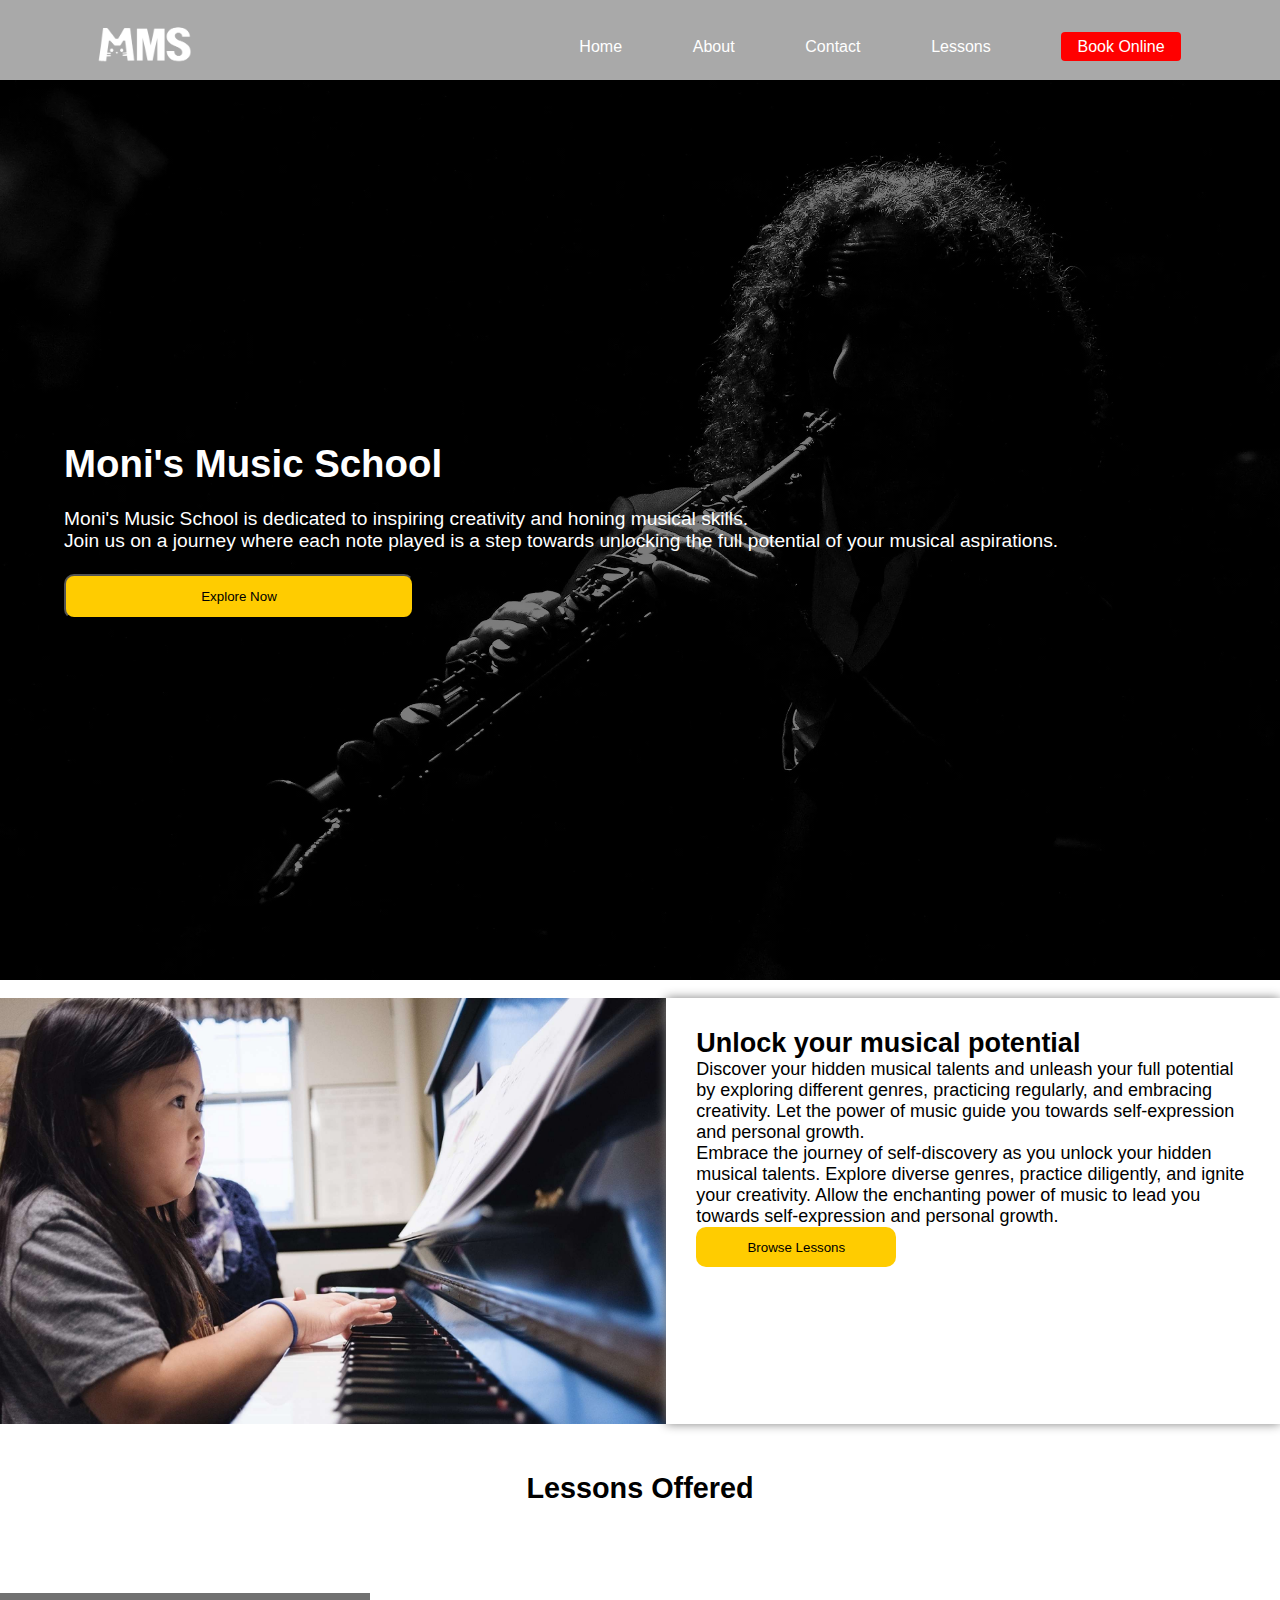
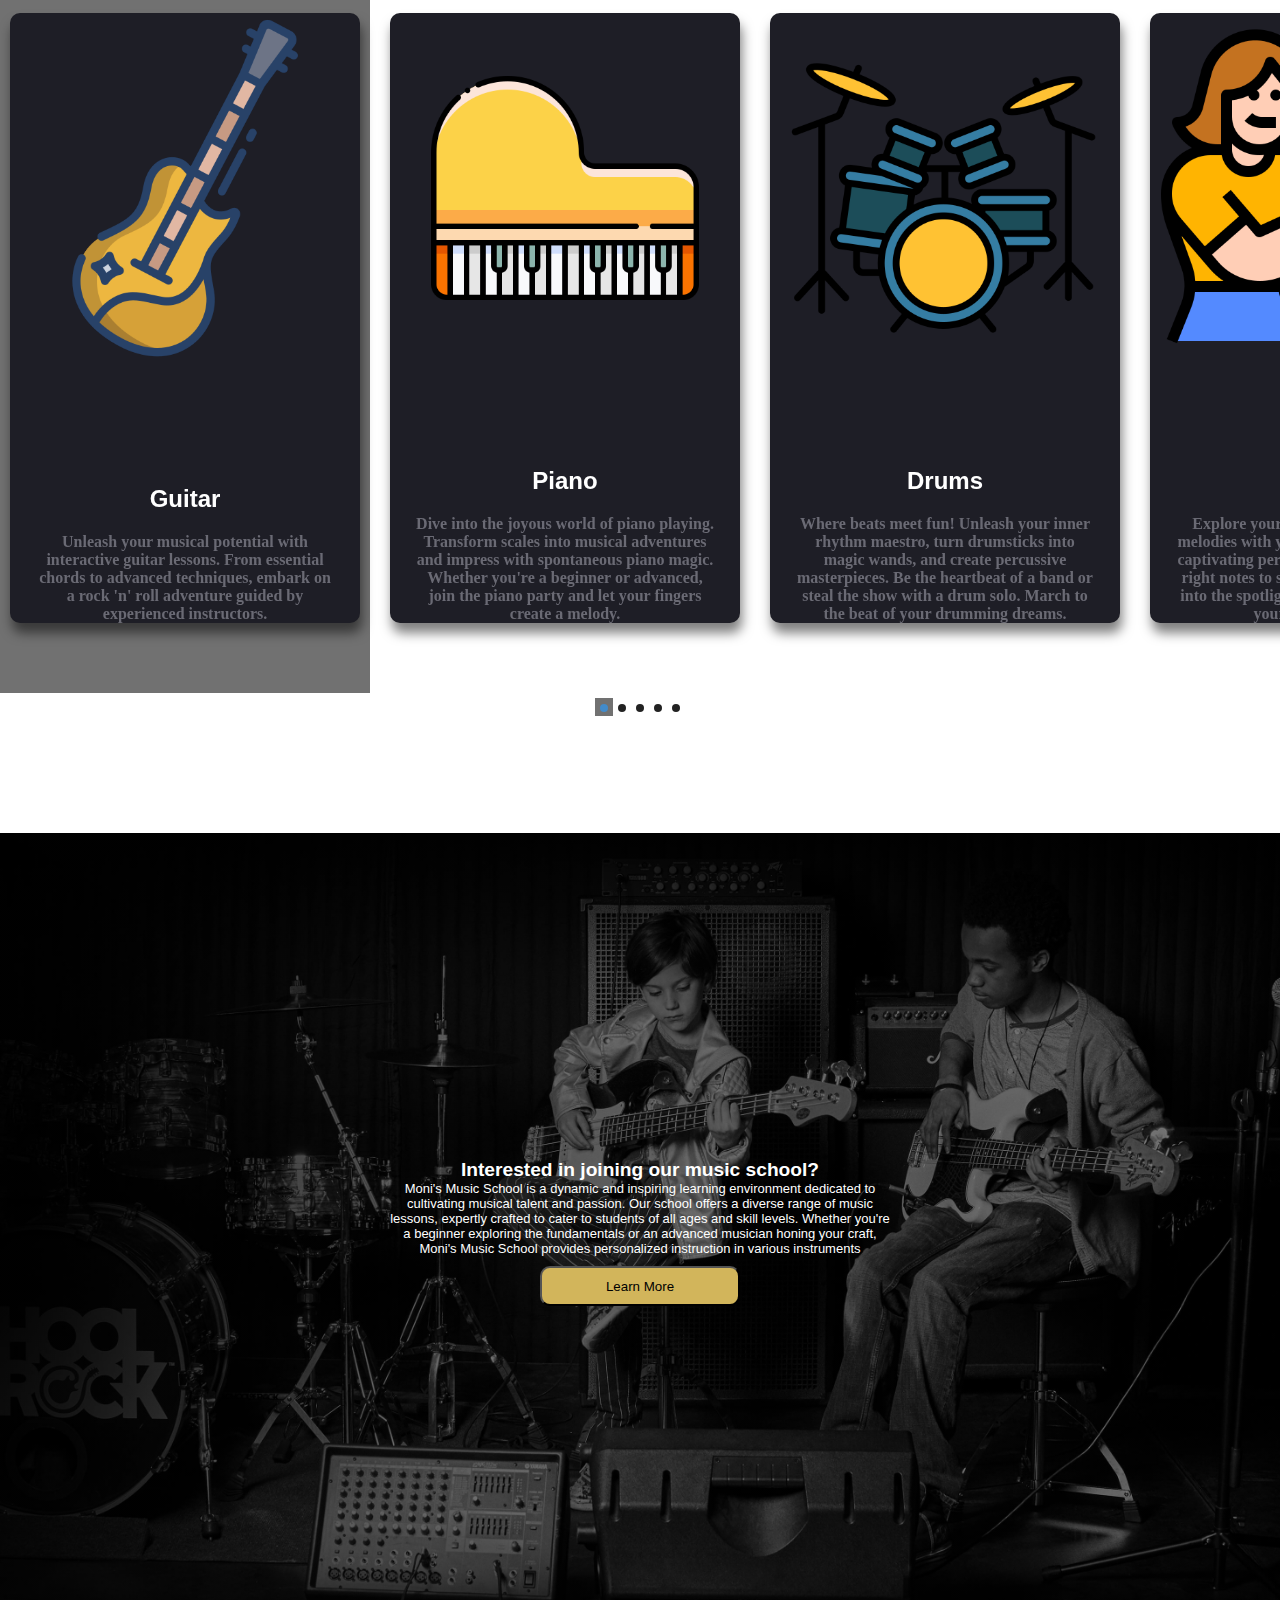
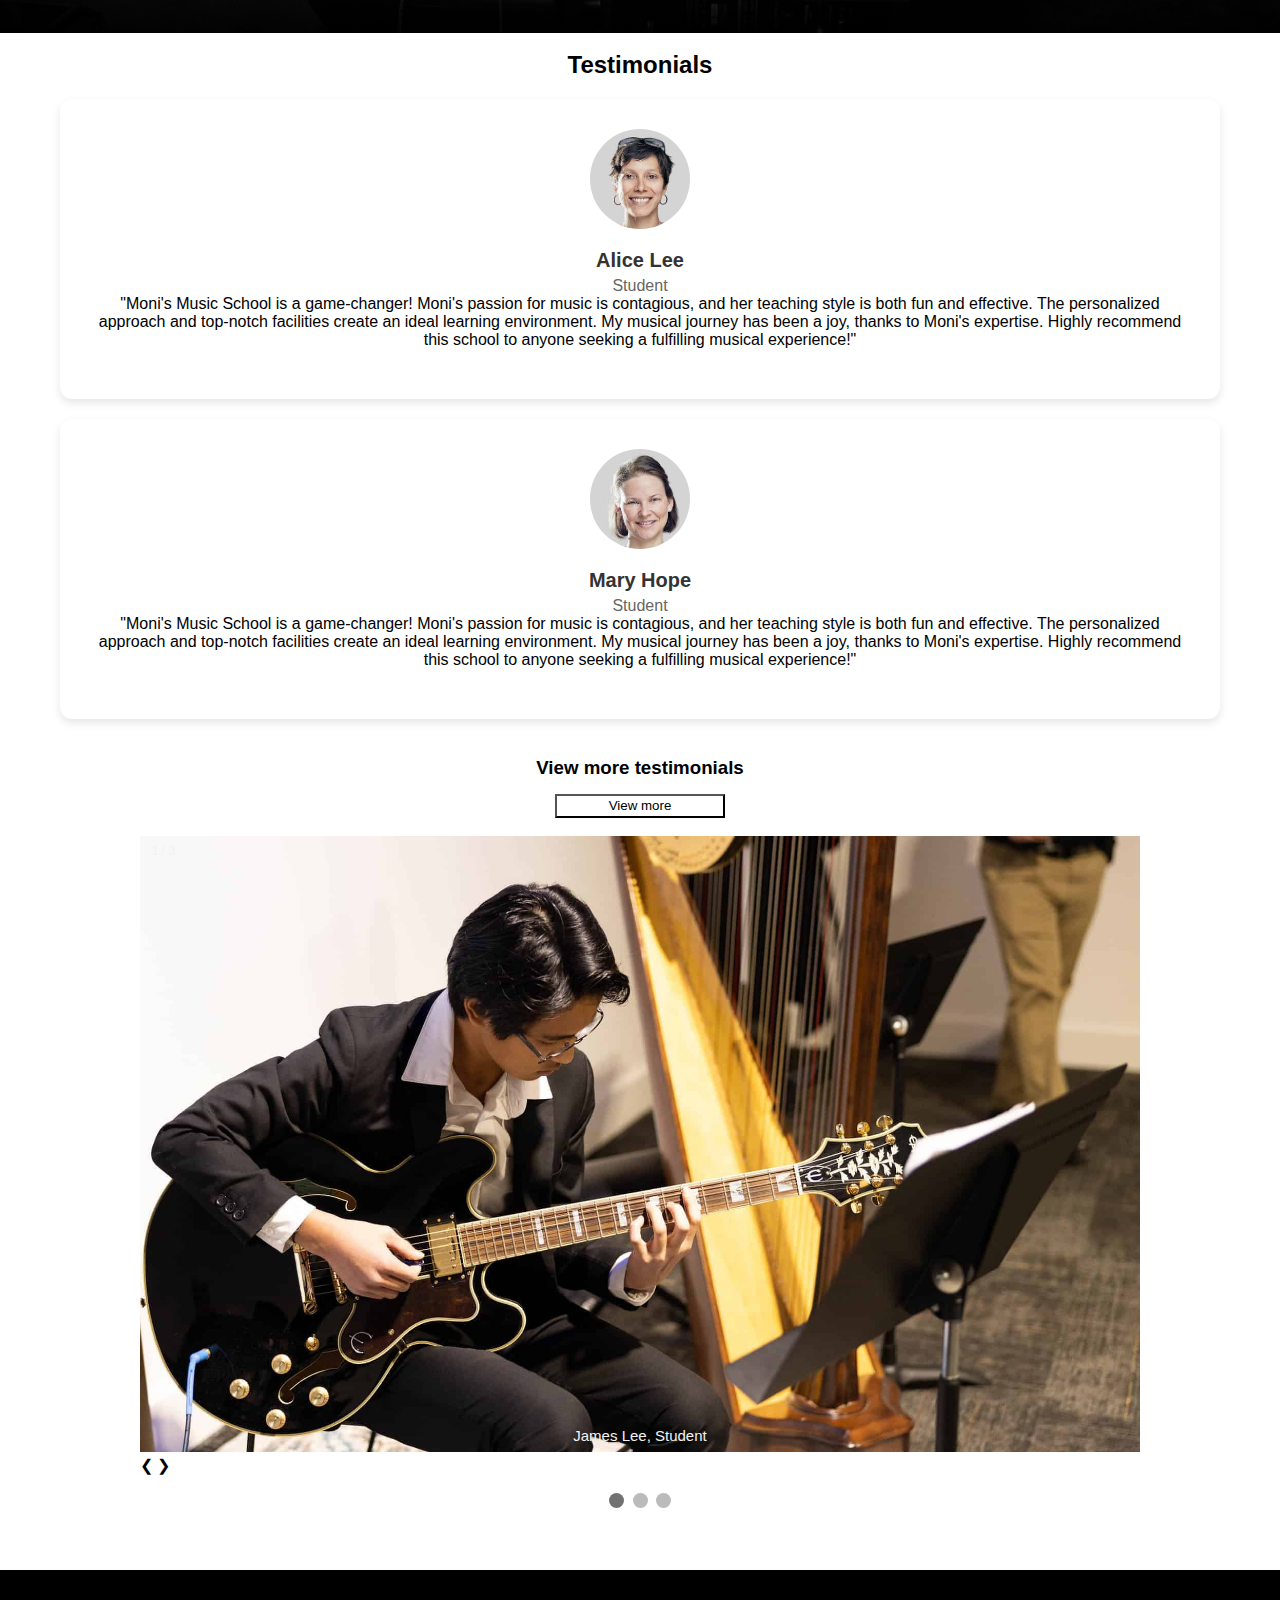
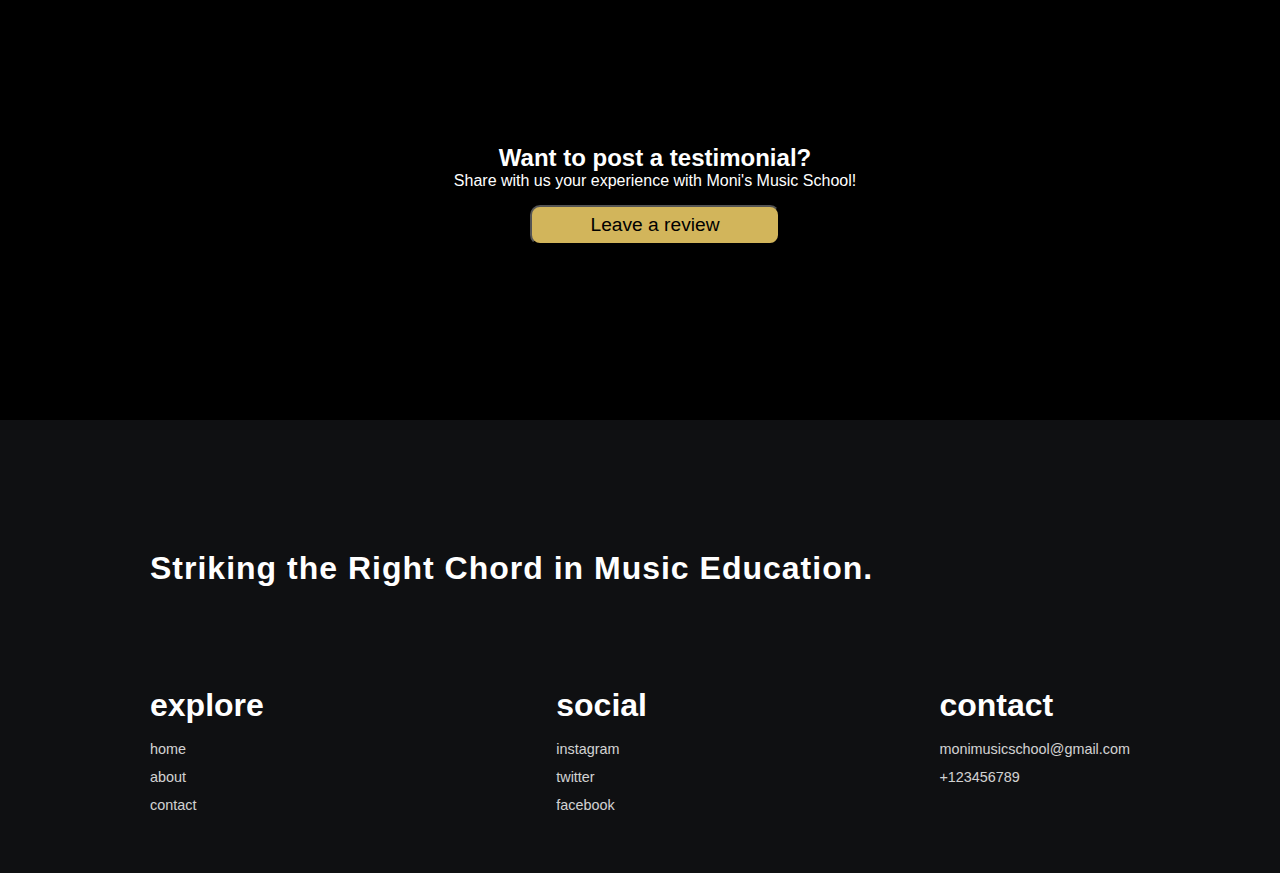
==== commit 8ca36259: "new commit" ====
--- a/index.html
+++ b/index.html
@@ -19,7 +19,15 @@
   <body>
     <div class="nav-container">
       <nav class="navbar">
-        <h1 id="navbar-logo">MMC</h1>
+        <a href="index.html">
+          <img
+            id="navbar-logo"
+            src="images/mmswhite.png"
+            alt="MMC Logo"
+            style="width: 120px"
+          />
+        </a>
+
         <div class="menu-toggle" id="mobile-menu">
           <span class="bar"></span>
           <span class="bar"></span>
@@ -56,6 +64,9 @@
           <select id="lessonType" name="lessonType" required>
             <option value="guitar">Guitar</option>
             <option value="piano">Piano</option>
+            <option value="piano">Drums</option>
+            <option value="piano">Vocal</option>
+            <option value="piano">Violin</option>
             <!-- Add more options as needed -->
           </select>
 
@@ -99,105 +110,81 @@
           ignite your creativity. Allow the enchanting power of music to lead
           you towards self-expression and personal growth.
         </p>
-        <button>Browse lessons</button>
+        <a href="lessonsoffered.html">
+          <button>Browse Lessons</button>
+        </a>
       </div>
     </div>
     <br />
     <div class="lessonsoffered"><h2>Lessons Offered</h2></div>
     <div class="lessonsofferedcontainer">
-      <!--slider------------------->
       <ul id="autoWidth" class="cs-hidden">
-        <!--1------------------------------>
-        <li class="item-a">
-          <!--slider-box-->
-          <div class="box">
-            <!--model-->
+        <li class="item-a">
+          <div class="box">
             <img src="images/guit.png" class="model" />
-            <!--details-->
-            <div class="details">
-              <!--character-details-->
+            <div class="details">
               <h2>Guitar</h2>
               <p>
-                Lorem ipsum dolor sit amet consectetur adipisicing elit. Omnis
-                modi velit in, tenetur qui deleniti alias! Corrupti aliquid a ex
-                quibusdam, ipsa, qui, labore odit impedit illo voluptas rem
-                natus!
-              </p>
-            </div>
-          </div>
-        </li>
-        <!--2------------------------------>
-        <li class="item-a">
-          <!--slider-box-->
-          <div class="box">
-            <!--model-->
+                Unleash your musical potential with interactive guitar lessons.
+                From essential chords to advanced techniques, embark on a rock
+                'n' roll adventure guided by experienced instructors.
+              </p>
+            </div>
+          </div>
+        </li>
+        <li class="item-a">
+          <div class="box">
             <img src="images/pino.png" class="model" />
-            <!--details-->
             <div class="details">
               <h2>Piano</h2>
               <p>
-                Lorem ipsum dolor sit amet consectetur adipisicing elit. Fugit
-                enim deserunt vero quisquam ratione, quo nihil, fuga esse quod
-                dolores ad animi est fugiat quasi error ipsa non porro. Quod?
-              </p>
-            </div>
-          </div>
-        </li>
-        <!--3------------------------------>
-        <li class="item-a">
-          <!--slider-box-->
-          <div class="box">
-            <!--model-->
+                Dive into the joyous world of piano playing. Transform scales
+                into musical adventures and impress with spontaneous piano
+                magic. Whether you're a beginner or advanced, join the piano
+                party and let your fingers create a melody.
+              </p>
+            </div>
+          </div>
+        </li>
+        <li class="item-a">
+          <div class="box">
             <img src="images/drums.png" class="model" />
-            <!--details-->
-            <div class="details">
-              <!--logo-character-->
-              <!--character-details-->
+            <div class="details">
               <h2>Drums</h2>
               <p>
-                Lorem ipsum dolor sit amet consectetur adipisicing elit.
-                Cupiditate hic, molestiae esse a consectetur corrupti
-                aspernatur! Eveniet nobis ad porro nam fuga iste beatae
-                expedita! Eius illo nobis autem molestiae.
-              </p>
-            </div>
-          </div>
-        </li>
-        <!--4------------------------------>
-        <li class="item-a">
-          <!--slider-box-->
-          <div class="box">
-            <!--model-->
+                Where beats meet fun! Unleash your inner rhythm maestro, turn
+                drumsticks into magic wands, and create percussive masterpieces.
+                Be the heartbeat of a band or steal the show with a drum solo.
+                March to the beat of your drumming dreams.
+              </p>
+            </div>
+          </div>
+        </li>
+        <li class="item-a">
+          <div class="box">
             <img src="images/voc.png" class="model" />
-            <!--details-->
-            <div class="details">
-              <!--character-details-->
+            <div class="details">
               <h2>Vocal</h2>
               <p>
-                Lorem ipsum dolor sit amet, consectetur adipisicing elit.
-                Ratione nihil quaerat, alias ex quibusdam quod minus repudiandae
-                velit veritatis ipsum sapiente, vero necessitatibus
-                reprehenderit corrupti molestias perspiciatis harum enim
-                numquam!
-              </p>
-            </div>
-          </div>
-        </li>
-        <!--5------------------------------>
-
-        <li class="item-a">
-          <!--slider-box-->
-          <div class="box">
-            <!--model-->
+                Explore your vocal prowess, transform melodies with your unique
+                style, and create captivating performances. From hitting the
+                right notes to setting the stage ablaze, step into the spotlight
+                and follow the rhythm of your singing dreams.
+              </p>
+            </div>
+          </div>
+        </li>
+        <li class="item-a">
+          <div class="box">
             <img src="images/violin.png" class="model" />
-            <!--details-->
             <div class="details">
               <h2>Violin</h2>
               <p>
-                Lorem ipsum dolor sit amet consectetur adipisicing elit. Numquam
-                officiis quasi explicabo quisquam fuga facere aperiam aspernatur
-                blanditiis iure obcaecati illo doloremque, quia facilis
-                consectetur! Velit assumenda fuga exercitationem totam.
+                Discover the enchanting world of violin, where strings weave
+                melodies of joy. Whether leading a symphony or captivating with
+                a solo, let the violin be your guide. Dance to the tunes of your
+                violin dreams and embrace the elegance of this timeless
+                instrument.
               </p>
             </div>
           </div>
@@ -267,7 +254,6 @@
     <br />
     <!-- Slideshow container -->
     <div class="slideshow-container">
-      <!-- Full-width images with number and caption text -->
       <div class="mySlides fade">
         <div class="numbertext">1 / 3</div>
         <img src="images/boyguitar.jpg" style="width: 100%" />
@@ -319,25 +305,35 @@
           <div class="footer-box">
             <strong>explore</strong>
             <ul>
-              <li><a href="#">Home</a></li>
-              <li><a href="#">About</a></li>
-              <li><a href="#">Contact</a></li>
+              <li><a href="index.html">Home</a></li>
+              <li><a href="about.html">About</a></li>
+              <li><a href="contactform.html">Contact</a></li>
             </ul>
           </div>
           <!--box------------->
           <div class="footer-box">
             <strong>Social</strong>
             <ul>
-              <li><a href="#">Instagram</a></li>
-              <li><a href="#">Twitter</a></li>
-              <li><a href="#">Facebook</a></li>
+              <li>
+                <a href="https://www.instagram.com/aureusacademy/?hl=en"
+                  >Instagram</a
+                >
+              </li>
+              <li>
+                <a href="https://twitter.com/academymusic?lang=en">Twitter</a>
+              </li>
+              <li>
+                <a href="https://www.facebook.com/rockschoolsingapore/"
+                  >Facebook</a
+                >
+              </li>
             </ul>
           </div>
           <!--box------------->
           <div class="footer-box">
             <strong>Contact</strong>
             <ul>
-              <li><a href="#">monimusicschool@gmail.com</a></li>
+              <li><a href="contactform.html">monimusicschool@gmail.com</a></li>
               <li><a href="#">+123456789</a></li>
             </ul>
           </div>
--- a/styles.css
+++ b/styles.css
@@ -32,11 +32,10 @@
   z-index: 1000;
 }
 
-/* Style for the content inside the popup */
 .popupbook-content {
-  background-color: #fff; /* White background color */
+  background-color: #fff;
   padding: 20px;
-  max-width: 600px; /* Adjust the maximum width as needed */
+  max-width: 600px;
   width: 100%;
   box-sizing: border-box;
   text-align: center;
@@ -44,24 +43,19 @@
   z-index: 1000;
 }
 
-/* Inside your styles.css file or within a style tag in the head of your HTML */
-
-/* Style for the form container */
 .popupbook-content form {
   max-width: 00px;
   margin: auto;
   color: white;
 }
 
-/* Style for form labels */
 .popupbook-content form {
-  max-width: 100%; /* Make the form width 100% of the popup container */
-  padding: 20px; /* Add some padding for better aesthetics */
+  max-width: 100%;
+  padding: 20px;
   box-sizing: border-box;
   color: black;
 }
 
-/* Style for form input fields */
 .popupbook-content form input,
 .popupbook-content form select {
   width: 100%;
@@ -71,7 +65,6 @@
   color: black;
 }
 
-/* Style for the submit button */
 .popupbook-content form button {
   background-color: red;
   color: black;
@@ -91,11 +84,18 @@
   font-size: larger;
 }
 .bg-text button {
-  /* Your styles here */
   width: 350px;
   height: 45px;
   border-radius: 10px;
   background-color: #ffcc00;
+  cursor: pointer;
+}
+
+.bg-text button:hover {
+  width: 350px;
+  height: 45px;
+  border-radius: 10px;
+  background-color: yellow;
   cursor: pointer;
 }
 
@@ -133,22 +133,23 @@
   outline: none;
   border-radius: 10px;
   border: none;
+  cursor: pointer;
 }
 .unlock-text button:hover {
-  background-color: gray;
+  background-color: yellow;
 }
 @media screen and (max-width: 767px) {
   .lower-container {
-    flex-direction: column; /* Stack items vertically */
-    align-items: center; /* Center items horizontally */
+    flex-direction: column;
+    align-items: center;
   }
 
   .unlock-image {
-    height: 400px; /* Adjust to your preference */
+    height: 400px;
   }
 
   .unlock-text {
-    padding: 15px; /* Adjust to your preference */
+    padding: 15px;
     width: 705px;
   }
 }
@@ -252,7 +253,7 @@
 }
 
 .learnmoretext p {
-  font-size: small; /* Adjust the font size as needed */
+  font-size: small;
   color: white;
 }
 
@@ -262,21 +263,21 @@
   border-radius: 10px;
   width: 200px;
   height: 40px;
-  margin-top: 10px; /* Add some space between the paragraph and the button */
+  margin-top: 10px;
+  cursor: pointer;
 }
 
 .learnmoretext button:hover {
   background-color: #ffeb3b;
 }
 
-/* Media query for screens smaller than 600px */
 @media (max-width: 600px) {
   .learnmoretext {
     padding: 10px;
   }
 
   .learnmoretext h1 {
-    font-size: medium; /* Adjust the font size as needed */
+    font-size: medium;
   }
 
   .learnmoretext p {
@@ -351,6 +352,7 @@
   margin-top: 15px;
   cursor: pointer;
 }
+
 .student-header {
   display: flex;
   justify-content: center;
@@ -385,10 +387,13 @@
   display: flex;
   flex-direction: column;
   justify-content: center;
+  align-items: center;
   text-align: center;
   background-color: white;
-  padding: 70px;
-  font-size: large;
+  padding: 40px;
+  font-size: 16px;
+  max-width: 1000px;
+  margin: 0 auto;
 }
 
 * {
@@ -402,7 +407,7 @@
   margin: auto;
 }
 
-/* Caption text */
+/* Caption text student name*/
 .text {
   color: #f2f2f2;
   font-size: 15px;
@@ -414,7 +419,6 @@
   margin-bottom: 15px;
 }
 
-/* Number text (1/3 etc) */
 .numbertext {
   color: #f2f2f2;
   font-size: 12px;
@@ -423,7 +427,6 @@
   top: 0;
 }
 
-/* The dots/bullets/indicators */
 .dot {
   height: 15px;
   width: 15px;
@@ -453,7 +456,6 @@
   }
 }
 
-/* On smaller screens, decrease text size */
 @media only screen and (max-width: 300px) {
   .text {
     font-size: 11px;
@@ -771,7 +773,7 @@
   font-size: 0.9rem;
   color: #333333;
 }
-.course-popup a {
+.course-popup a button {
   width: 100%;
   height: 45px;
   display: flex;
@@ -847,7 +849,7 @@
 
 .form-heading {
   display: flex;
-  flex-direction: column; /* Add this line to make the items stack vertically */
+  flex-direction: column;
   position: relative;
   top: 40px;
   align-items: center;
@@ -865,6 +867,17 @@
 }
 
 .form-heading button {
+  margin-top: 15px;
+  margin-left: 30px;
+  background-color: #d2b55b;
+  font-size: larger;
+  width: 250px;
+  border-radius: 10px;
+  height: 40px;
+  cursor: pointer;
+}
+
+.form-heading button:hover {
   margin-top: 15px;
   margin-left: 30px;
   background-color: yellow;
@@ -884,182 +897,6 @@
   width: 100%;
   margin-bottom: 30px;
   flex-direction: column;
-}
-.feedback-heading h1,
-.feedback-heading p {
-  color: white;
-}
-
-input[type="text"],
-select,
-textarea {
-  width: 100%; /* Full width */
-  padding: 12px; /* Some padding */
-  border: 1px solid #ccc; /* Gray border */
-  border-radius: 4px; /* Rounded borders */
-  box-sizing: border-box; /* Make sure that padding and width stays in place */
-  margin-top: 6px; /* Add a top margin */
-  margin-bottom: 16px; /* Bottom margin */
-  resize: vertical; /* Allow the user to vertically resize the textarea (not horizontally) */
-}
-
-/* Style the submit button with a specific background color etc */
-input[type="submit"] {
-  background-color: red;
-  color: white;
-  padding: 12px 20px;
-  border: none;
-  border-radius: 4px;
-  cursor: pointer;
-}
-
-/* When moving the mouse over the submit button, add a darker green color */
-input[type="submit"]:hover {
-  background-color: red;
-}
-
-/* Add a background color and some padding around the form */
-.feedback-container {
-  position: relative;
-  width: 100%;
-  height: 100%;
-  display: flex;
-  justify-content: center;
-  align-items: center;
-  padding: 20px 100px;
-}
-
-.feedback-container:after {
-  content: "";
-  position: absolute;
-  width: 100%;
-  height: 100%;
-  left: 0;
-  top: 0;
-  background: url("images/wp2776811.jpg") no-repeat center;
-  background-size: cover;
-  filter: blur(50px);
-  z-index: -1;
-}
-
-.contact-box {
-  max-width: 850px;
-  display: grid;
-  grid-template-columns: repeat(2, 1fr);
-  justify-content: center;
-  align-items: center;
-  text-align: center;
-  background-color: #fff;
-  box-shadow: 0px 0px 19px 5px rgba(0, 0, 0, 0.19);
-}
-
-.left {
-  background: url("images/wp2776811.jpg") no-repeat center;
-  background-size: cover;
-  height: 100%;
-}
-
-.right {
-  padding: 25px 40px;
-}
-
-.contact-box h2 {
-  position: relative;
-  padding: 0 0 10px;
-  margin-bottom: 10px;
-}
-
-.contact-box h2:after {
-  content: "";
-  position: absolute;
-  left: 50%;
-  bottom: 0;
-  transform: translateX(-50%);
-  height: 4px;
-  width: 50px;
-  border-radius: 2px;
-  background-color: #2ecc71;
-}
-
-.field {
-  width: 100%;
-  border: 2px solid rgba(0, 0, 0, 0);
-  outline: none;
-  background-color: rgba(230, 230, 230, 0.6);
-  padding: 0.5rem 1rem;
-  font-size: 1.1rem;
-  margin-bottom: 22px;
-  transition: 0.3s;
-}
-
-.field:hover {
-  background-color: rgba(0, 0, 0, 0.1);
-}
-
-textarea {
-  min-height: 150px;
-}
-.btn {
-  width: 100%;
-  padding: 0.5rem 1rem;
-  background-color: #2ecc71;
-  color: #fff;
-  font-size: 1.1rem;
-  border: none;
-  outline: none;
-  cursor: pointer;
-  transition: 0.3s;
-}
-
-.btn:hover {
-  background-color: #27ae60;
-}
-
-.field:focus {
-  border: 2px solid rgba(30, 85, 250, 0.47);
-  background-color: #fff;
-}
-
-@media screen and (max-width: 880px) {
-  .contact-box {
-    grid-template-columns: 1fr;
-  }
-  .left {
-    height: 200px;
-  }
-}
-.testimonial-section {
-  max-width: 800px;
-  margin: 0 auto;
-  padding: 20px;
-  text-align: center;
-}
-
-.testimonial-card {
-  background-color: #f8f8f8;
-  border-radius: 8px;
-  padding: 20px;
-  margin-bottom: 20px;
-}
-
-.testimonial-message {
-  font-size: 16px;
-  line-height: 1.5;
-  margin-bottom: 10px;
-}
-
-.testimonial-details {
-  font-style: italic;
-  color: #555;
-  font-size: 14px;
-}
-
-.thank-you {
-  flex-direction: column;
-  display: flex;
-  justify-content: center;
-  position: relative;
-  align-items: center;
   background: linear-gradient(
     45deg,
     violet,
@@ -1077,6 +914,198 @@
   margin-bottom: 30px;
   color: white;
 }
+.feedback-heading h1,
+.feedback-heading p {
+  color: white;
+}
+
+input[type="text"],
+select,
+textarea {
+  width: 100%; /* Full width */
+  padding: 12px; /* Some padding */
+  border: 1px solid #ccc; /* Gray border */
+  border-radius: 4px; /* Rounded borders */
+  box-sizing: border-box; /* Make sure that padding and width stays in place */
+  margin-top: 6px; /* Add a top margin */
+  margin-bottom: 16px; /* Bottom margin */
+  resize: vertical; /* Allow the user to vertically resize the textarea (not horizontally) */
+}
+
+/* Style the submit button with a specific background color etc */
+input[type="submit"] {
+  background-color: red;
+  color: white;
+  padding: 12px 20px;
+  border: none;
+  border-radius: 4px;
+  cursor: pointer;
+}
+
+/* When moving the mouse over the submit button, add a darker green color */
+input[type="submit"]:hover {
+  background-color: red;
+}
+
+/* Add a background color and some padding around the form */
+.feedback-container {
+  position: relative;
+  width: 100%;
+  height: 100%;
+  display: flex;
+  justify-content: center;
+  align-items: center;
+  padding: 20px 100px;
+}
+
+.feedback-container:after {
+  content: "";
+  position: absolute;
+  width: 100%;
+  height: 100%;
+  left: 0;
+  top: 0;
+  background: url("images/wp2776811.jpg") no-repeat center;
+  background-size: cover;
+  filter: blur(50px);
+  z-index: -1;
+}
+
+.contact-box {
+  max-width: 850px;
+  display: grid;
+  grid-template-columns: repeat(2, 1fr);
+  justify-content: center;
+  align-items: center;
+  text-align: center;
+  background-color: #fff;
+  box-shadow: 0px 0px 19px 5px rgba(0, 0, 0, 0.19);
+}
+
+.left {
+  background: url("images/wp2776811.jpg") no-repeat center;
+  background-size: cover;
+  height: 100%;
+}
+
+.right {
+  padding: 25px 40px;
+}
+
+.contact-box h2 {
+  position: relative;
+  padding: 0 0 10px;
+  margin-bottom: 10px;
+}
+
+.contact-box h2:after {
+  content: "";
+  position: absolute;
+  left: 50%;
+  bottom: 0;
+  transform: translateX(-50%);
+  height: 4px;
+  width: 50px;
+  border-radius: 2px;
+  background-color: #2ecc71;
+}
+
+.field {
+  width: 100%;
+  border: 2px solid rgba(0, 0, 0, 0);
+  outline: none;
+  background-color: rgba(230, 230, 230, 0.6);
+  padding: 0.5rem 1rem;
+  font-size: 1.1rem;
+  margin-bottom: 22px;
+  transition: 0.3s;
+}
+
+.field:hover {
+  background-color: rgba(0, 0, 0, 0.1);
+}
+
+textarea {
+  min-height: 150px;
+}
+.btn {
+  width: 100%;
+  padding: 0.5rem 1rem;
+  background-color: #2ecc71;
+  color: #fff;
+  font-size: 1.1rem;
+  border: none;
+  outline: none;
+  cursor: pointer;
+  transition: 0.3s;
+}
+
+.btn:hover {
+  background-color: #27ae60;
+}
+
+.field:focus {
+  border: 2px solid rgba(30, 85, 250, 0.47);
+  background-color: #fff;
+}
+
+@media screen and (max-width: 880px) {
+  .contact-box {
+    grid-template-columns: 1fr;
+  }
+  .left {
+    height: 200px;
+  }
+}
+.testimonial-section {
+  max-width: 800px;
+  margin: 0 auto;
+  padding: 20px;
+  text-align: center;
+}
+
+.testimonial-card {
+  background-color: #f8f8f8;
+  border-radius: 8px;
+  padding: 20px;
+  margin-bottom: 20px;
+}
+
+.testimonial-message {
+  font-size: 16px;
+  line-height: 1.5;
+  margin-bottom: 10px;
+}
+
+.testimonial-details {
+  font-style: italic;
+  color: #555;
+  font-size: 14px;
+}
+
+.thank-you {
+  flex-direction: column;
+  display: flex;
+  justify-content: center;
+  position: relative;
+  align-items: center;
+  background: linear-gradient(
+    45deg,
+    violet,
+    indigo,
+    blue,
+    green,
+    yellow,
+    orange,
+    red
+  );
+  background-size: 400% 400%;
+  animation: rainbow 15s linear infinite;
+  height: 350px;
+  width: 100%;
+  margin-bottom: 30px;
+  color: white;
+}
 @keyframes rainbow {
   0% {
     background-position: 0% 50%;
--- a/navbar.css
+++ b/navbar.css
@@ -61,6 +61,7 @@
   #navbar-logo {
     justify-self: center; /* Center the logo */
     margin: 10px 0; /* Adjust the margin based on your design preferences */
+    margin-left: 160px;
   }
 
   .navmenu {
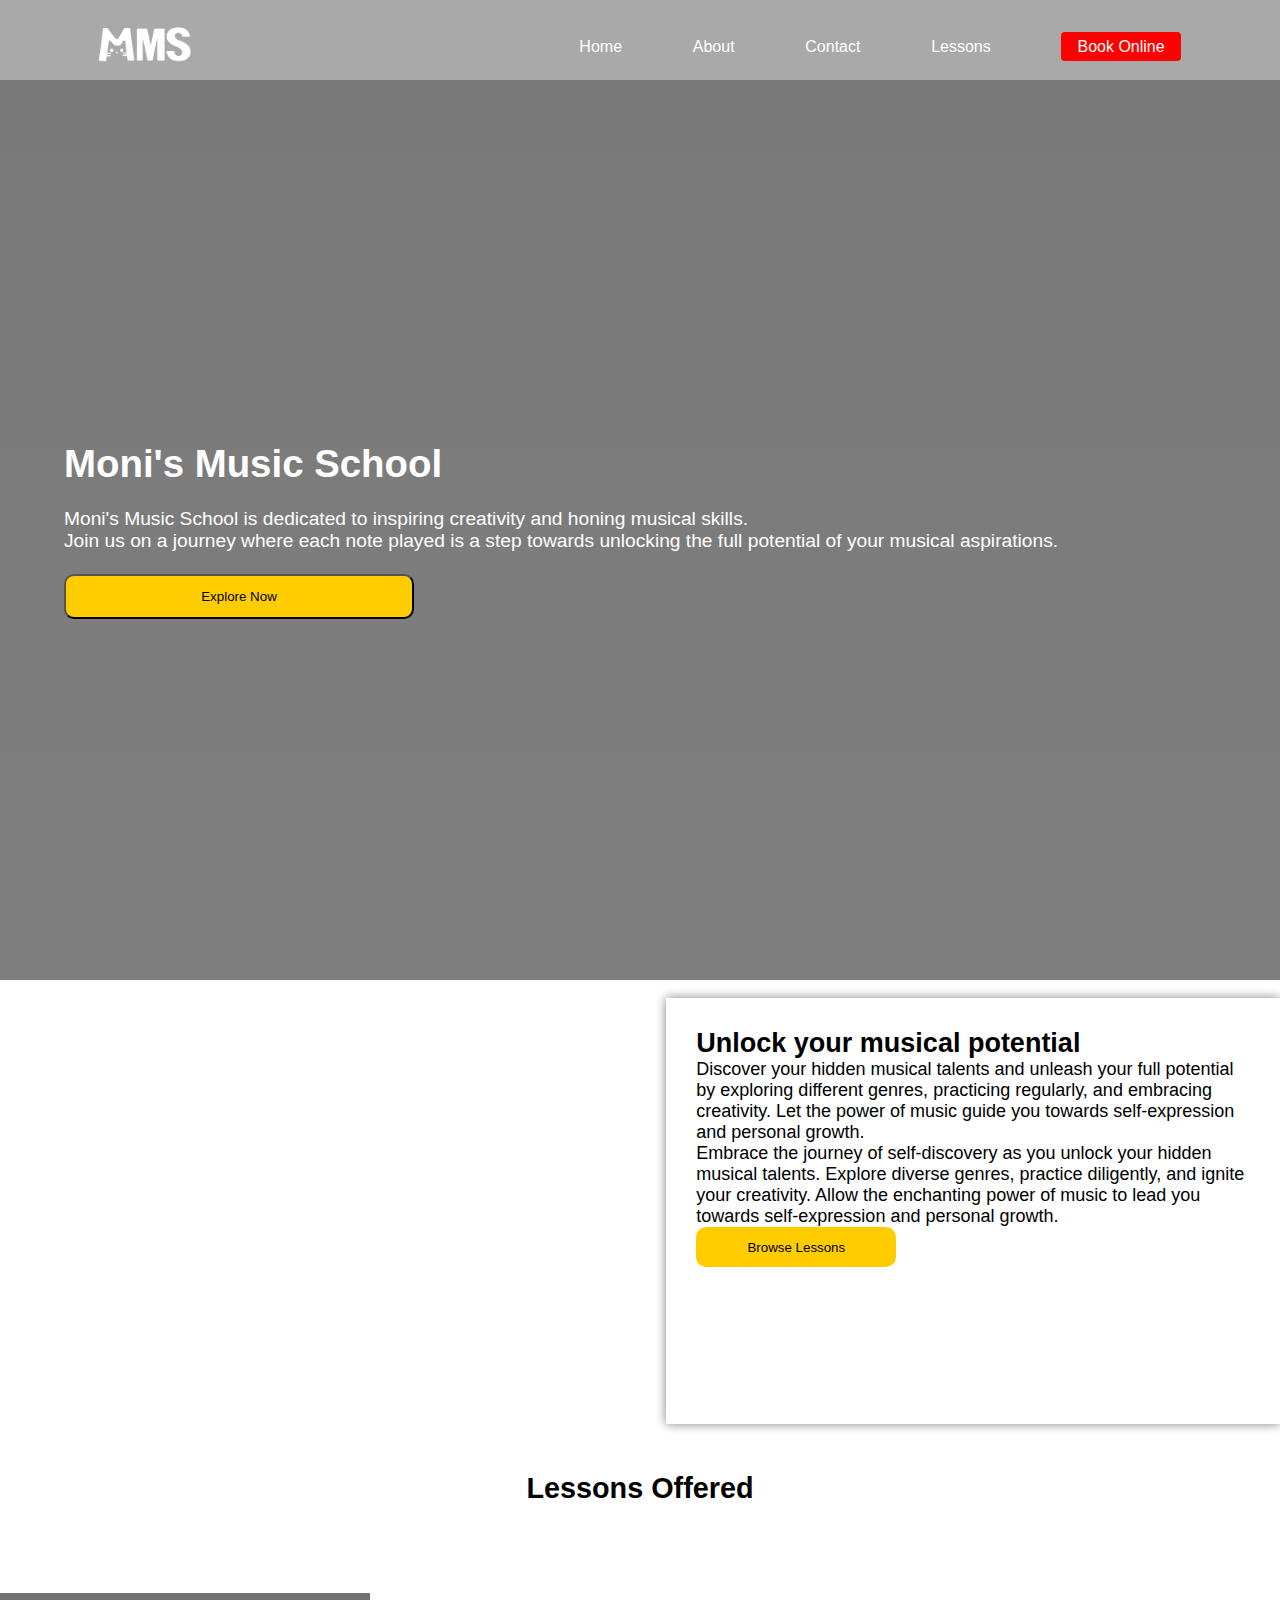
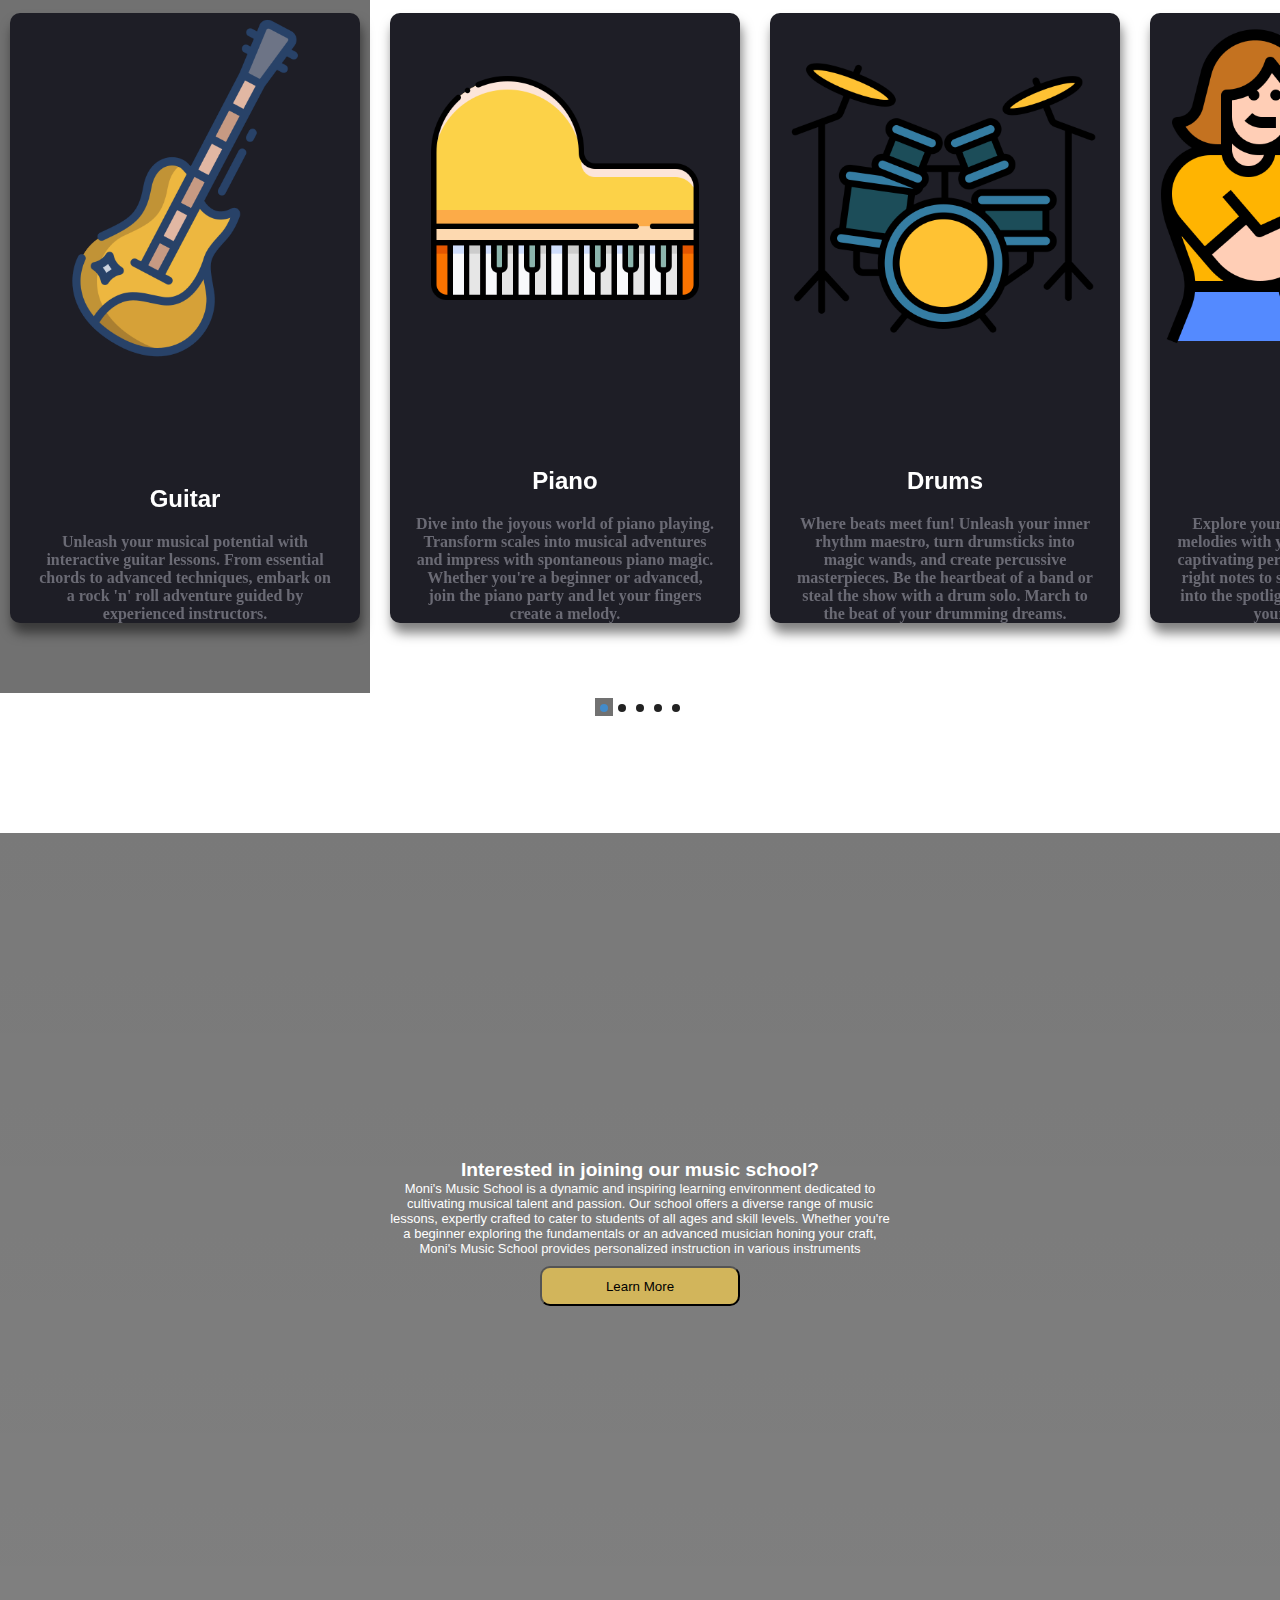
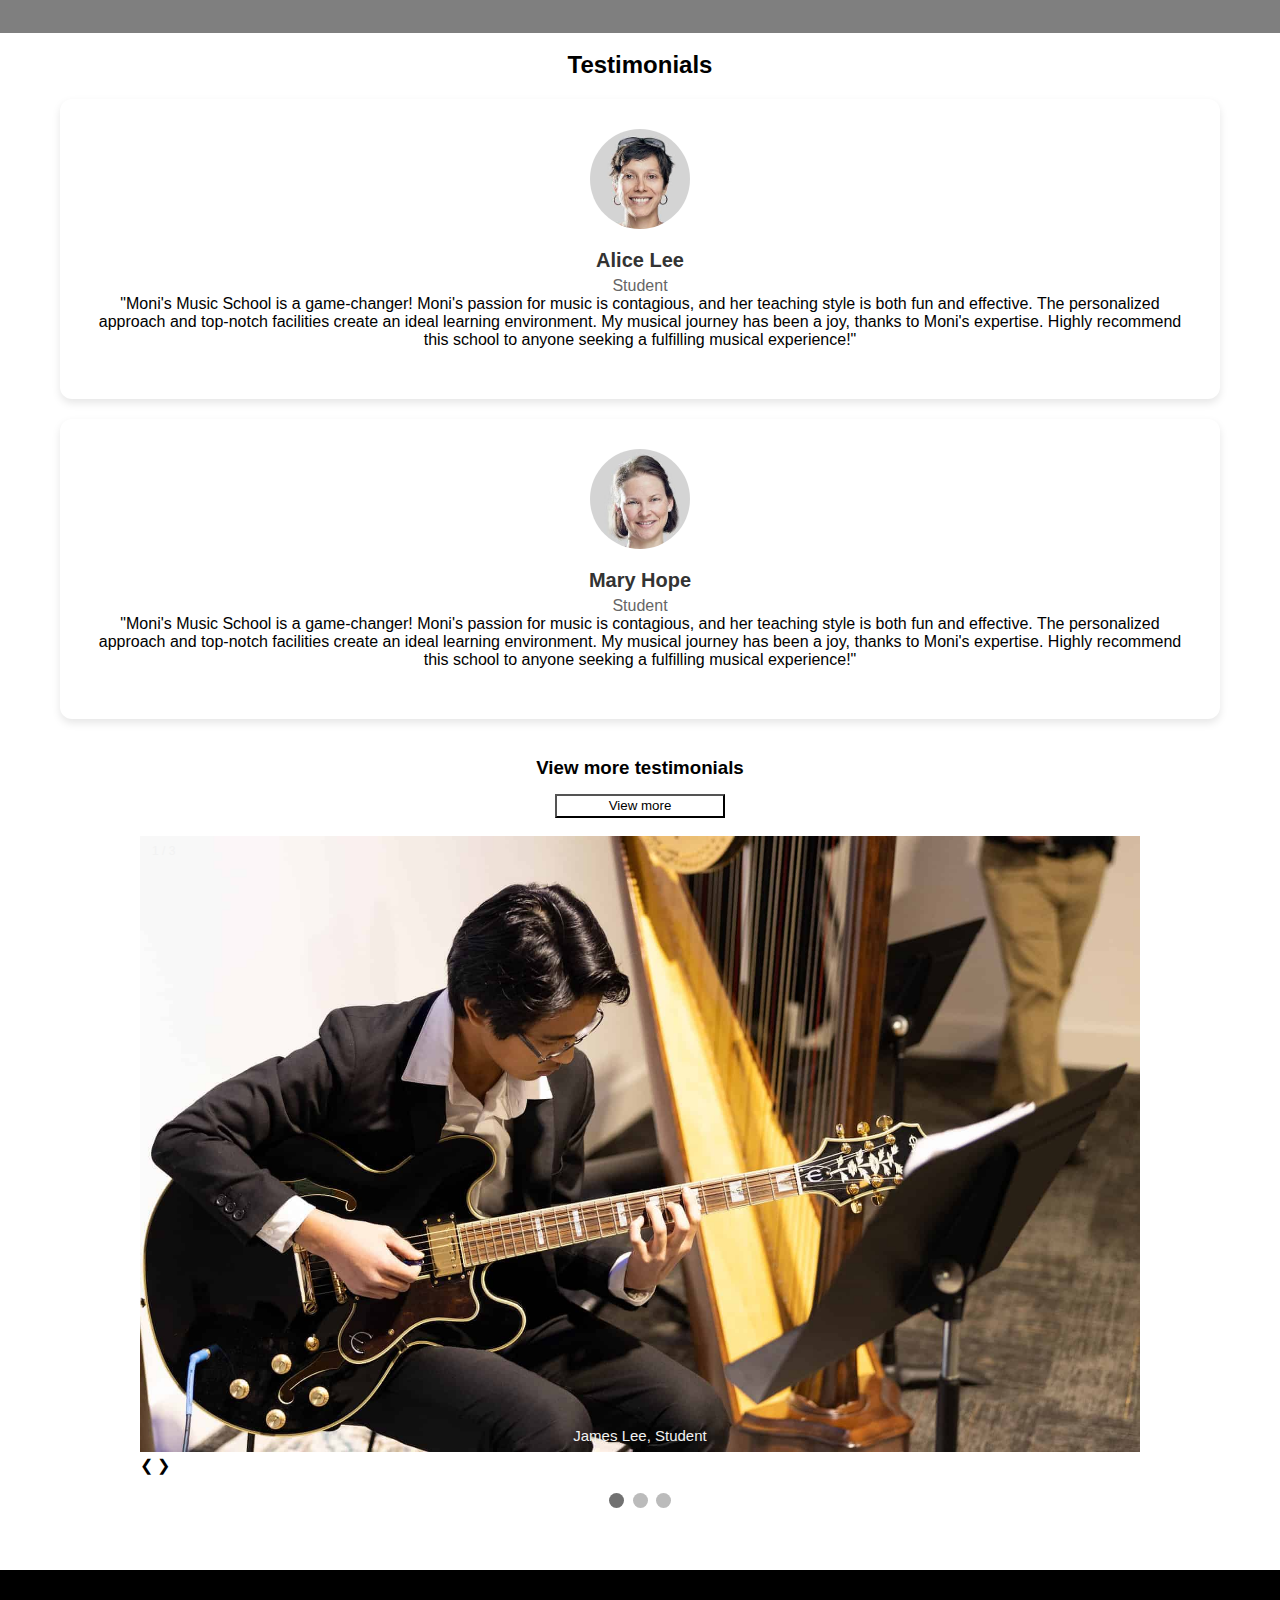
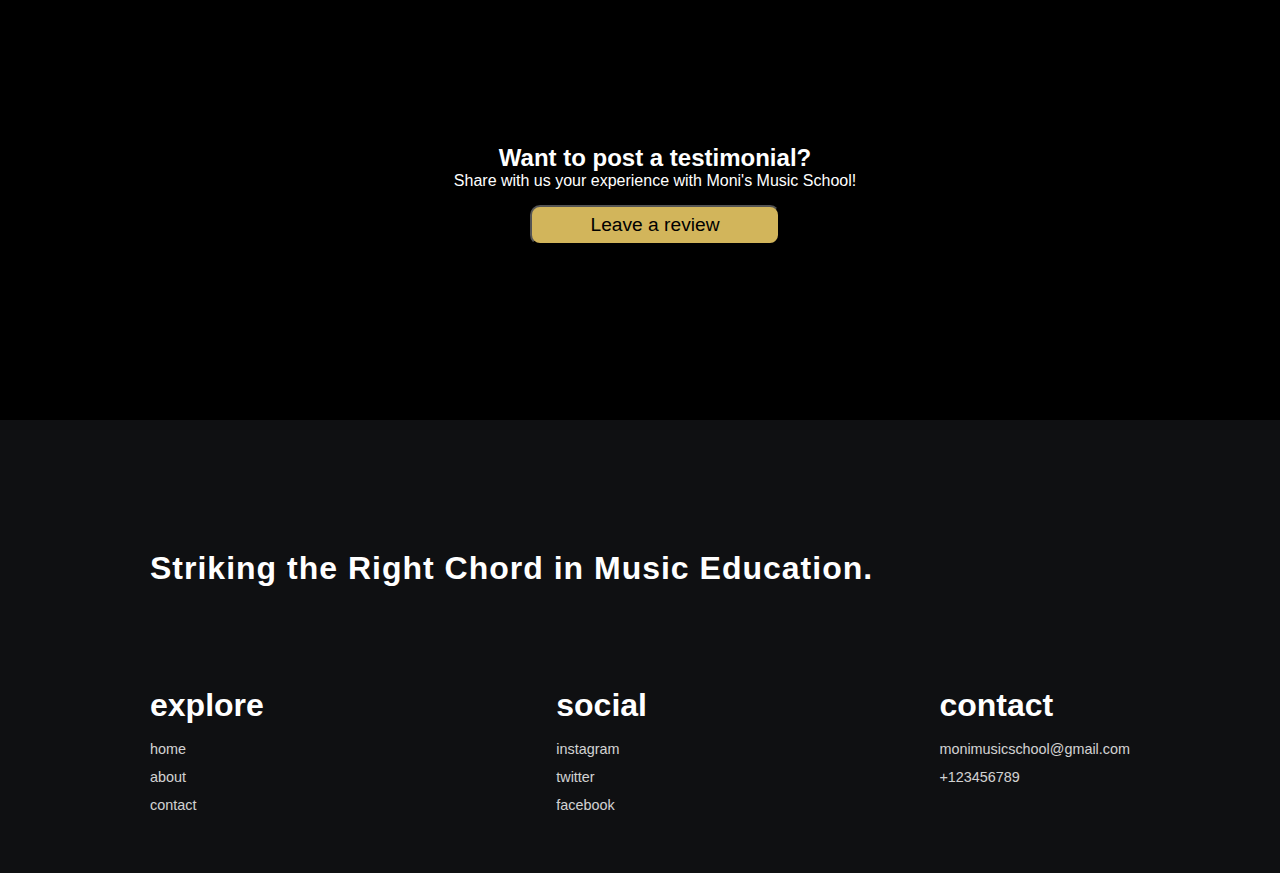
==== commit 82e1a4d2: "organized files" ====
--- a/index.html
+++ b/index.html
@@ -8,13 +8,13 @@
       rel="stylesheet"
     />
     <title>Document</title>
-    <link rel="stylesheet" href="styles.css" />
-    <link rel="stylesheet" href="navbar.css" />
-    <link rel="stylesheet" type="text/css" href="lightslider.css" />
-    <script type="text/javascript" src="JQuery3.3.1.js"></script>
-    <script type="text/javascript" src="lightslider.js"></script>
-    <script src="index.js"></script>
-    <script src="script.js"></script>
+    <link rel="stylesheet" href="assets/styles.css" />
+    <link rel="stylesheet" href="assets/navbar.css" />
+    <link rel="stylesheet" type="text/css" href="assets/lightslider.css" />
+    <script type="text/javascript" src="javascript/JQuery3.3.1.js"></script>
+    <script type="text/javascript" src="javascript/lightslider.js"></script>
+    <script src="javascript/index.js"></script>
+    <script src="javascript/script.js"></script>
   </head>
   <body>
     <div class="nav-container">
--- a/assets/styles.css
+++ b/assets/styles.css
@@ -0,0 +1,1117 @@
+body {
+  background-color: white;
+}
+
+* {
+  box-sizing: border-box;
+  margin: 0;
+  padding: 0;
+  font-family: "Nunito Sans", sans-serif;
+  text-decoration: none;
+}
+
+.bg-image {
+  height: 100%;
+  display: flex;
+  align-items: center;
+  background-image: linear-gradient(rgba(0, 0, 0, 0.527), rgba(0, 0, 0, 0.5)),
+    url(images/musicbg.jpeg);
+  background-size: cover;
+  color: white;
+}
+.popupbook-container {
+  display: none;
+  position: fixed;
+  top: 0;
+  left: 0;
+  width: 100%;
+  height: 100%;
+  background-color: rgba(0, 0, 0, 0.7); /* Dark semi-transparent background */
+  justify-content: center;
+  align-items: center;
+  z-index: 1000;
+}
+
+.popupbook-content {
+  background-color: #fff;
+  padding: 20px;
+  max-width: 600px;
+  width: 100%;
+  box-sizing: border-box;
+  text-align: center;
+  border-radius: 8px;
+  z-index: 1000;
+}
+
+.popupbook-content form {
+  /* Make the form width 100% of the popup container */
+  max-width: 00px;
+  margin: auto;
+  color: white;
+}
+
+.popupbook-content form {
+  max-width: 100%;
+  padding: 20px;
+  box-sizing: border-box;
+  color: black;
+}
+
+.popupbook-content form input,
+.popupbook-content form select {
+  width: 100%;
+  padding: 8px;
+  margin-bottom: 16px;
+  box-sizing: border-box;
+  color: black;
+}
+
+.popupbook-content form button {
+  background-color: red;
+  color: black;
+  padding: 10px 15px;
+  border: none;
+  border-radius: 4px;
+  cursor: pointer;
+}
+
+.popupbook-content form button:hover {
+  background-color: #45a049;
+}
+/*Styling for text*/
+.bg-text {
+  justify-content: flex-start;
+  margin-left: 4rem;
+  font-size: larger;
+}
+.bg-text button {
+  width: 350px;
+  height: 45px;
+  border-radius: 10px;
+  background-color: #ffcc00;
+  cursor: pointer;
+}
+
+.bg-text button:hover {
+  width: 350px;
+  height: 45px;
+  border-radius: 10px;
+  background-color: yellow;
+  cursor: pointer;
+}
+
+html,
+body {
+  margin: 0px;
+  padding: 0;
+  height: 100%;
+}
+
+.lower-container {
+  display: flex;
+  justify-content: center;
+  align-content: center;
+}
+.unlock-image {
+  background-image: url(images/article-private-lessons-UNWAoM-86.jpg);
+  background-size: cover;
+  width: 710px;
+  height: 425.83px;
+}
+.unlock-text {
+  display: flex;
+  flex-direction: column;
+  background-color: white;
+  box-shadow: 0px 0px 10px gray;
+  width: 650px;
+  padding: 30px;
+  font-size: large;
+}
+.unlock-text button {
+  width: 200px;
+  height: 40px;
+  background-color: #ffcc00;
+  outline: none;
+  border-radius: 10px;
+  border: none;
+  cursor: pointer;
+}
+.unlock-text button:hover {
+  background-color: yellow;
+}
+@media screen and (max-width: 767px) {
+  .lower-container {
+    flex-direction: column;
+    align-items: center;
+  }
+
+  .unlock-image {
+    height: 400px;
+  }
+
+  .unlock-text {
+    padding: 15px;
+    width: 705px;
+  }
+}
+
+.lessons-text {
+  display: flex;
+  justify-content: center;
+  align-items: center;
+}
+
+.lessonscontainer {
+  display: flex;
+  flex-wrap: wrap;
+  align-items: center;
+  justify-content: space-evenly;
+  padding: 20px;
+  margin-right: 0;
+}
+.lessonsoffered {
+  display: flex;
+  justify-content: center;
+  font-size: larger;
+  margin-top: 30px;
+}
+.lessonsofferedcontainer {
+  width: 100%;
+  height: 100vh;
+  display: flex;
+  justify-content: center;
+  align-items: center;
+  margin-bottom: 10px;
+}
+ul {
+  list-style: none;
+}
+
+.lessonsofferedcontainer ul {
+  margin: 0;
+  padding: 0;
+}
+
+#autoWidth .item-a {
+  flex: 0 0 auto;
+}
+.box {
+  width: 350px;
+  height: 610px;
+  background-color: #1e1e26;
+  border-radius: 10px;
+  box-shadow: 2px 10px 12px rgba(0, 0, 0, 0.5);
+  display: flex;
+  flex-direction: column;
+  align-items: center;
+  justify-content: space-between;
+  box-sizing: border-box;
+  margin: 20px 10px;
+}
+.model {
+  height: 350px;
+  max-height: 100%;
+  max-width: 100%;
+}
+.details {
+  display: flex;
+  flex-direction: column;
+  align-items: center;
+  width: 300px;
+}
+.details p {
+  font-family: calibri;
+  font-weight: bold;
+  color: #6a6a74;
+  text-align: center;
+  margin-top: 20px;
+}
+.item-header {
+  margin-top: 10px;
+  font-weight: bold;
+}
+
+.details h2 {
+  color: white;
+}
+
+.learnmore {
+  display: flex;
+  flex-direction: column;
+  align-items: center;
+  text-align: center;
+  padding: 15px;
+  background-image: linear-gradient(rgba(0, 0, 0, 0.527), rgba(0, 0, 0, 0.5)),
+    url("images/music-lessons-overview1527266744.jpg");
+  background-size: cover;
+  justify-content: center;
+  height: 800px;
+}
+
+.learnmoretext h1 {
+  font-size: larger;
+  color: white;
+}
+
+.learnmoretext p {
+  font-size: small;
+  color: white;
+}
+
+.learnmoretext button {
+  color: black;
+  background-color: #d2b55b;
+  border-radius: 10px;
+  width: 200px;
+  height: 40px;
+  margin-top: 10px;
+  cursor: pointer;
+}
+
+.learnmoretext button:hover {
+  background-color: #ffeb3b;
+}
+
+@media (max-width: 600px) {
+  .learnmoretext {
+    padding: 10px;
+  }
+
+  .learnmoretext h1 {
+    font-size: medium;
+  }
+
+  .learnmoretext p {
+    font-size: small;
+  }
+
+  .learnmoretext button {
+    width: 150px;
+    height: 30px;
+    font-size: small;
+  }
+}
+
+.testimonials-header {
+  display: flex;
+  justify-content: center;
+}
+.testimonial-grid {
+  display: flex;
+  flex-wrap: wrap;
+  gap: 20px;
+  max-width: 1200px;
+  margin: 0 auto;
+  padding: 20px;
+  text-align: center;
+}
+.testimonial-container {
+  background-color: #ffffff;
+  border-radius: 12px;
+  padding: 30px;
+  box-shadow: 0 4px 8px rgba(0, 0, 0, 0.1);
+}
+.testimonial-pic {
+  width: 100px;
+  height: 100px;
+  border-radius: 50%;
+  overflow: hidden;
+  margin: 0 auto 20px;
+  background-repeat: no-repeat;
+  background-size: cover;
+}
+.testimonial-text {
+  margin-bottom: 20px;
+}
+.testimonial-role {
+  font-size: 16px;
+  color: #666666;
+}
+.testimonial-pic img {
+  width: 100%;
+  height: 100%;
+  object-fit: cover;
+}
+.testimonial-name {
+  font-size: 20px;
+  font-weight: bold;
+  margin-bottom: 5px;
+  color: #333333;
+}
+.testmore {
+  display: flex;
+  flex-direction: column;
+  justify-content: center;
+  align-items: center;
+}
+.testmore button {
+  color: black;
+  background-color: #d2b55b;
+  width: 170px;
+  height: 24px;
+  background-color: white;
+  margin-top: 15px;
+  cursor: pointer;
+}
+
+.student-header {
+  display: flex;
+  justify-content: center;
+}
+
+.about-slogan {
+  display: flex;
+  justify-content: center;
+  position: relative;
+  align-items: center;
+  background-color: black;
+  height: 350px;
+  width: 100%;
+  margin-bottom: 30px;
+  color: white;
+}
+.about-container {
+  display: flex;
+  justify-content: center;
+  z-index: 999;
+}
+.about-img {
+  position: relative;
+  background-image: url("images/about\ us.jpg");
+  width: 710px;
+  height: 425.83px;
+  background-repeat: no-repeat;
+  background-size: cover;
+  margin-top: -100px;
+}
+.about-text {
+  display: flex;
+  flex-direction: column;
+  justify-content: center;
+  align-items: center;
+  text-align: center;
+  background-color: white;
+  padding: 40px;
+  font-size: 16px;
+  max-width: 1000px;
+  margin: 0 auto;
+}
+
+* {
+  box-sizing: border-box;
+}
+
+/* Slideshow container */
+.slideshow-container {
+  max-width: 1000px;
+  position: relative;
+  margin: auto;
+}
+
+/* Caption text student name*/
+.text {
+  color: #f2f2f2;
+  font-size: 15px;
+  padding: 8px 12px;
+  position: absolute;
+  bottom: 8px;
+  width: 100%;
+  text-align: center;
+  margin-bottom: 15px;
+}
+
+.numbertext {
+  color: #f2f2f2;
+  font-size: 12px;
+  padding: 8px 12px;
+  position: absolute;
+  top: 0;
+}
+
+.dot {
+  height: 15px;
+  width: 15px;
+  margin: 0 2px;
+  background-color: #bbb;
+  border-radius: 50%;
+  display: inline-block;
+  transition: background-color 0.6s ease;
+}
+
+.active {
+  background-color: #717171;
+}
+
+/* Fading animation */
+.fade {
+  animation-name: fade;
+  animation-duration: 1.5s;
+}
+
+@keyframes fade {
+  from {
+    opacity: 0.4;
+  }
+  to {
+    opacity: 1;
+  }
+}
+
+@media only screen and (max-width: 300px) {
+  .text {
+    font-size: 11px;
+  }
+}
+#autoWidth {
+  display: flex;
+  list-style: none;
+  overflow: hidden;
+  width: 100%;
+  margin: 0;
+  padding: 0;
+  transition: transform 0.5s ease-in-out;
+}
+
+#autoWidth .item-a {
+  flex: 0 0 auto;
+}
+
+.box:hover {
+  background-color: #17171d;
+  transform-style: preserve-3d;
+  transform: scale(1.02);
+  transition: all ease 0.3s;
+}
+.box:hover .marvel {
+  color: #c0292b;
+  transition: all ease 0.5s;
+}
+
+footer {
+  background-color: #0f1012;
+  display: flex;
+  flex-direction: column;
+  justify-content: center;
+  align-items: center;
+  padding: 120px 0px 50px 0px;
+}
+.footer-container {
+  width: 100%;
+  max-width: 980px;
+  margin: auto;
+}
+
+.footer-heading h4 {
+  color: #ffffff;
+}
+.footer-heading h4 {
+  font-size: 5rem;
+  margin-top: 20px;
+  font-weight: 600;
+}
+.footer-heading h4 {
+  font-size: 2rem;
+  font-weight: 600;
+  letter-spacing: 1px;
+}
+.footer-content {
+  display: flex;
+  justify-content: space-between;
+  margin-top: 100px;
+}
+.footer-box strong {
+  color: #ffffff;
+  font-size: 2rem;
+  text-transform: lowercase;
+}
+.footer-box ul {
+  margin-top: 15px;
+}
+.footer-box ul li a,
+.footer-box ul li {
+  color: #ffffff;
+  font-size: 0.9rem;
+  text-transform: lowercase;
+  opacity: 0.9;
+  padding: 2px 0px;
+  transition: all ease 0.3s;
+}
+.footer-box ul li {
+  margin: 8px 0px;
+}
+.footer-box ul li:hover,
+.footer-box ul li a:hover {
+  opacity: 0.6;
+  transition: all ease 0.3s;
+}
+
+@media (max-width: 1060px) {
+  .footer-container {
+    max-width: 800px;
+  }
+}
+@media (max-width: 850px) {
+  footer {
+    padding: 50px 0px;
+  }
+  .footer-container {
+    width: 90%;
+  }
+  .footer-content {
+    display: grid;
+    grid-template-columns: 1fr 1fr;
+    grid-gap: 10px;
+  }
+  .footer-heading {
+    display: flex;
+    flex-direction: column;
+    justify-content: center;
+  }
+}
+@media (max-width: 680px) {
+  .footer-heading h4 {
+    font-size: 1.6rem;
+    line-height: 30px;
+  }
+  .footer-heading h3 {
+    font-size: 2.3rem;
+  }
+  .footer-bottom {
+    flex-wrap: wrap;
+    justify-content: space-between;
+    align-items: center;
+    padding: 0px 20px;
+  }
+}
+@media (max-width: 340px) {
+  .footer-content {
+    grid-template-columns: 1fr;
+    margin-top: 40px;
+  }
+  .footer-box {
+    margin: 0px;
+  }
+  .footer-box strong {
+    font-size: 1.5rem;
+  }
+}
+
+.lessoninfo h2 {
+  text-align: center; /* Center text horizontally */
+  margin-bottom: 30px;
+  font-family: "Gill Sans", "Gill Sans MT", Calibri, "Trebuchet MS", sans-serif;
+  font-weight: 600;
+  margin: 20px; /* Add margin to move text inwards */
+  margin-bottom: 30px;
+}
+
+.courses-title {
+  margin-left: 20px;
+}
+
+#course {
+  display: flex;
+  flex-direction: column;
+  justify-content: center;
+  align-items: center;
+  background-color: #0f1012;
+}
+#course h3 {
+  font-size: 2.6rem;
+  color: white;
+  font-weight: 700;
+  margin-top: 50px;
+}
+
+.course-text h4 {
+  color: white;
+}
+.course-container {
+  max-width: 1000px;
+  width: 90%;
+  display: grid;
+  grid-template-columns: 1fr 1fr 1fr;
+  grid-gap: 20px;
+  margin-top: 30px;
+}
+.course-text button {
+  background-color: white;
+}
+.course-box {
+  width: 100%;
+  border: 1px solid #e6e6e6;
+  border-radius: 5px;
+  transition: all ease 0.3s;
+}
+.course-box:hover {
+  box-shadow: 2px 20px 30px rgba(0, 0, 0, 0.08);
+}
+.course-img {
+  width: 100%;
+}
+.course-img img {
+  width: 100%;
+  height: 100%;
+  object-fit: cover;
+  object-position: center;
+}
+.course-text {
+  padding: 20px;
+  display: flex;
+  flex-direction: column;
+}
+.course-text .category {
+  color: white;
+  font-size: 0.9rem;
+  font-weight: 500;
+}
+.course-text label {
+  color: white;
+  margin-top: 10px;
+  font-size: 1rem;
+  font-weight: 700;
+  cursor: pointer;
+}
+
+.course-text p {
+  color: white;
+  font-size: 0.9rem;
+  margin: 10px 0px;
+  display: -webkit-box;
+  -webkit-line-clamp: 3;
+  -webkit-box-orient: vertical;
+  overflow: hidden;
+}
+.lesson-time {
+  display: flex;
+  justify-content: space-between;
+  align-items: center;
+  flex-wrap: wrap;
+  margin-top: 10px;
+}
+.lesson-time span {
+  font-size: 0.9rem;
+  color: white;
+  font-weight: 500;
+}
+.lesson-time span i {
+  color: #db1032;
+  margin-right: 5px;
+}
+.course-popup {
+  position: fixed;
+  left: 50%;
+  top: 50%;
+  transform: translate(-50%, -50%);
+  width: 90%;
+  max-width: 400px;
+  background-color: #ffffff;
+  display: none;
+  border-radius: 5px;
+  overflow: hidden;
+  padding: 5px;
+}
+.popup-content {
+  padding: 20px;
+  max-height: 80vh;
+  overflow-y: auto;
+}
+/* width */
+.popup-content::-webkit-scrollbar {
+  width: 8px;
+}
+
+/* Track */
+.popup-content::-webkit-scrollbar-track {
+  background: #ffffff;
+}
+
+/* Handle */
+.popup-content::-webkit-scrollbar-thumb {
+  background: rgb(29, 29, 29);
+  border-radius: 10px;
+}
+
+/* Handle on hover */
+.popup-content::-webkit-scrollbar-thumb:hover {
+  background: #555;
+}
+.popup-bg {
+  position: fixed;
+  width: 100%;
+  height: 100%;
+  top: 0px;
+  left: 0px;
+  background-color: #1a1a1a5b;
+  display: none;
+  animation: fade 0.4s;
+}
+.popup-btn {
+  display: none;
+}
+.popup-btn:checked ~ .course-popup,
+.popup-btn:checked ~ .popup-bg {
+  display: block;
+}
+.course-popup video {
+  width: 100%;
+  height: 100%;
+  object-fit: contain;
+  object-position: center;
+}
+.course-popup strong {
+  color: #141414;
+  margin: 10px 0px;
+  font-size: 1.3rem;
+}
+.course-popup span {
+  color: #141414;
+  margin: 10px 0px;
+  font-weight: 700;
+}
+.course-popup p {
+  margin: 10px 0px;
+  font-size: 0.9rem;
+  color: #333333;
+}
+.course-popup a button {
+  width: 100%;
+  height: 45px;
+  display: flex;
+  justify-content: center;
+  align-items: center;
+  background-color: #db1032;
+  color: #ffffff;
+  border-radius: 5px;
+  margin-top: 10px;
+}
+.course-popup .p-close {
+  position: absolute;
+  right: 0px;
+  top: 0px;
+  width: 40px;
+  height: 40px;
+  display: flex;
+  justify-content: center;
+  align-items: center;
+  background-color: #db1032;
+  color: #ffffff;
+  cursor: pointer;
+}
+@keyframes fade {
+  0% {
+    opacity: 0;
+  }
+  100% {
+    opacity: 1;
+  }
+}
+@media (max-width: 800px) {
+  .course-container {
+    grid-template-columns: 1fr 1fr;
+  }
+}
+@media (max-width: 550px) {
+  .course-container {
+    grid-template-columns: 1fr;
+  }
+}
+
+#testimonials-container {
+  margin-bottom: 20px;
+  background-color: #fff;
+  padding: 20px;
+  border-radius: 8px;
+  box-shadow: 0 4px 8px rgba(0, 0, 0, 0.1);
+}
+
+#form-container {
+  max-width: 400px;
+  margin: 0 auto;
+  background-color: #fff;
+  padding: 20px;
+  border-radius: 8px;
+  box-shadow: 0 4px 8px rgba(0, 0, 0);
+}
+
+form {
+  display: flex;
+  flex-direction: column;
+}
+
+label {
+  margin-bottom: 5px;
+}
+
+textarea {
+  resize: vertical;
+  margin-bottom: 10px;
+}
+
+.form-heading {
+  display: flex;
+  flex-direction: column;
+  position: relative;
+  top: 40px;
+  align-items: center;
+  background-color: black;
+  height: 450px;
+  width: 100%;
+  margin-bottom: 30px;
+  justify-content: center;
+  align-items: center;
+}
+.form-heading h2,
+.form-heading p {
+  color: white;
+  margin-left: 30px;
+}
+
+.form-heading button {
+  margin-top: 15px;
+  margin-left: 30px;
+  background-color: #d2b55b;
+  font-size: larger;
+  width: 250px;
+  border-radius: 10px;
+  height: 40px;
+  cursor: pointer;
+}
+
+.form-heading button:hover {
+  margin-top: 15px;
+  margin-left: 30px;
+  background-color: yellow;
+  font-size: larger;
+  width: 250px;
+  border-radius: 10px;
+  height: 40px;
+  cursor: pointer;
+}
+.feedback-heading {
+  display: flex;
+  justify-content: center;
+  position: relative;
+  align-items: center;
+  background-color: black;
+  height: 350px;
+  width: 100%;
+  margin-bottom: 30px;
+  flex-direction: column;
+  background: linear-gradient(
+    45deg,
+    violet,
+    indigo,
+    blue,
+    green,
+    yellow,
+    orange,
+    red
+  );
+  background-size: 400% 400%;
+  animation: rainbow 15s linear infinite;
+  height: 350px;
+  width: 100%;
+  margin-bottom: 30px;
+  color: white;
+}
+.feedback-heading h1,
+.feedback-heading p {
+  color: white;
+}
+
+input[type="text"],
+select,
+textarea {
+  width: 100%; /* Full width */
+  padding: 12px; /* Some padding */
+  border: 1px solid #ccc; /* Gray border */
+  border-radius: 4px; /* Rounded borders */
+  box-sizing: border-box; /* Make sure that padding and width stays in place */
+  margin-top: 6px; /* Add a top margin */
+  margin-bottom: 16px; /* Bottom margin */
+  resize: vertical; /* Allow the user to vertically resize the textarea (not horizontally) */
+}
+
+/* Style the submit button with a specific background color etc */
+input[type="submit"] {
+  background-color: red;
+  color: white;
+  padding: 12px 20px;
+  border: none;
+  border-radius: 4px;
+  cursor: pointer;
+}
+
+/* When moving the mouse over the submit button, add a darker green color */
+input[type="submit"]:hover {
+  background-color: red;
+}
+
+/* Add a background color and some padding around the form */
+.feedback-container {
+  position: relative;
+  width: 100%;
+  height: 100%;
+  display: flex;
+  justify-content: center;
+  align-items: center;
+  padding: 20px 100px;
+}
+
+.feedback-container:after {
+  content: "";
+  position: absolute;
+  width: 100%;
+  height: 100%;
+  left: 0;
+  top: 0;
+  background: url("images/wp2776811.jpg") no-repeat center;
+  background-size: cover;
+  filter: blur(50px);
+  z-index: -1;
+}
+
+.contact-box {
+  max-width: 850px;
+  display: grid;
+  grid-template-columns: repeat(2, 1fr);
+  justify-content: center;
+  align-items: center;
+  text-align: center;
+  background-color: #fff;
+  box-shadow: 0px 0px 19px 5px rgba(0, 0, 0, 0.19);
+}
+
+.left {
+  background: url("images/wp2776811.jpg") no-repeat center;
+  background-size: cover;
+  height: 100%;
+}
+
+.right {
+  padding: 25px 40px;
+}
+
+.contact-box h2 {
+  position: relative;
+  padding: 0 0 10px;
+  margin-bottom: 10px;
+}
+
+.contact-box h2:after {
+  content: "";
+  position: absolute;
+  left: 50%;
+  bottom: 0;
+  transform: translateX(-50%);
+  height: 4px;
+  width: 50px;
+  border-radius: 2px;
+  background-color: #2ecc71;
+}
+
+.field {
+  width: 100%;
+  border: 2px solid rgba(0, 0, 0, 0);
+  outline: none;
+  background-color: rgba(230, 230, 230, 0.6);
+  padding: 0.5rem 1rem;
+  font-size: 1.1rem;
+  margin-bottom: 22px;
+  transition: 0.3s;
+}
+
+.field:hover {
+  background-color: rgba(0, 0, 0, 0.1);
+}
+
+textarea {
+  min-height: 150px;
+}
+.btn {
+  width: 100%;
+  padding: 0.5rem 1rem;
+  background-color: #2ecc71;
+  color: #fff;
+  font-size: 1.1rem;
+  border: none;
+  outline: none;
+  cursor: pointer;
+  transition: 0.3s;
+}
+
+.btn:hover {
+  background-color: #27ae60;
+}
+
+.field:focus {
+  border: 2px solid rgba(30, 85, 250, 0.47);
+  background-color: #fff;
+}
+
+@media screen and (max-width: 880px) {
+  .contact-box {
+    grid-template-columns: 1fr;
+  }
+  .left {
+    height: 200px;
+  }
+}
+.testimonial-section {
+  max-width: 800px;
+  margin: 0 auto;
+  padding: 20px;
+  text-align: center;
+}
+
+.testimonial-card {
+  background-color: #f8f8f8;
+  border-radius: 8px;
+  padding: 20px;
+  margin-bottom: 20px;
+}
+
+.testimonial-message {
+  font-size: 16px;
+  line-height: 1.5;
+  margin-bottom: 10px;
+}
+
+.testimonial-details {
+  font-style: italic;
+  color: #555;
+  font-size: 14px;
+}
+
+.thank-you {
+  flex-direction: column;
+  display: flex;
+  justify-content: center;
+  position: relative;
+  align-items: center;
+  background: linear-gradient(
+    45deg,
+    violet,
+    indigo,
+    blue,
+    green,
+    yellow,
+    orange,
+    red
+  );
+  background-size: 400% 400%;
+  animation: rainbow 15s linear infinite;
+  height: 350px;
+  width: 100%;
+  margin-bottom: 30px;
+  color: white;
+}
+@keyframes rainbow {
+  0% {
+    background-position: 0% 50%;
+  }
+  100% {
+    background-position: 100% 50%;
+  }
+}
--- a/assets/navbar.css
+++ b/assets/navbar.css
@@ -0,0 +1,82 @@
+* {
+  padding: 0;
+  margin: 0;
+  box-sizing: border-box;
+  font-family: "Quicksand", sans-serif;
+}
+
+.nav-container {
+  width: 100%;
+  background-color: darkgray;
+}
+.navbar {
+  display: grid;
+  grid-template-columns: 0.2fr auto 1fr;
+  align-items: center;
+  height: 80px;
+  width: 90%;
+  max-width: 1720px;
+  margin: 0 auto;
+}
+
+#navbar-logo {
+  justify-self: start;
+  margin-left: 20px;
+}
+
+#navbar-logo {
+  cursor: pointer;
+}
+
+.navmenu {
+  display: grid;
+  grid-template-columns: repeat(5, auto);
+  list-style: none;
+  text-align: center;
+  width: 70%;
+  justify-self: end;
+  cursor: pointer;
+}
+
+.nav-links {
+  color: white;
+  text-decoration: none;
+}
+.nav-links:hover {
+  color: red;
+}
+
+.nav-links-button {
+  background-color: red;
+  padding: 6px 16px;
+  border-radius: 4px;
+}
+
+@media screen and (max-width: 767px) {
+  .navbar {
+    grid-template-columns: 1fr; /* Display the logo and menu in a single column */
+    height: auto; /* Adjust the height based on your design preferences */
+  }
+
+  #navbar-logo {
+    justify-self: center; /* Center the logo */
+    margin: 10px 0; /* Adjust the margin based on your design preferences */
+    margin-left: 160px;
+  }
+
+  .navmenu {
+    grid-template-columns: 1fr; /* Display the menu items in a single column */
+    width: 100%; /* Take up the full width */
+    text-align: center; /* Center-align the menu items */
+  }
+
+  .nav-links {
+    display: block; /* Display each menu item as a block */
+    padding: 10px; /* Add padding to the menu items for better spacing */
+  }
+
+  .nav-links-button {
+    display: block; /* Display the button as a block */
+    margin: 10px auto; /* Center the button and add margin for spacing */
+  }
+}
--- a/assets/lightslider.css
+++ b/assets/lightslider.css
@@ -0,0 +1,398 @@
+/*! lightslider - v1.1.3 - 2015-04-14
+* https://github.com/sachinchoolur/lightslider
+* Copyright (c) 2015 Sachin N; Licensed MIT */
+/** /!!! core css Should not edit !!!/**/
+
+.lSSlideOuter {
+  overflow: hidden;
+  -webkit-touch-callout: none;
+  -webkit-user-select: none;
+  -khtml-user-select: none;
+  -moz-user-select: none;
+  -ms-user-select: none;
+  user-select: none;
+}
+.lightSlider:before,
+.lightSlider:after {
+  content: " ";
+  display: table;
+}
+.lightSlider {
+  overflow: hidden;
+  margin: 0;
+}
+.lSSlideWrapper {
+  max-width: 100%;
+  overflow: hidden;
+  position: relative;
+}
+.lSSlideWrapper > .lightSlider:after {
+  clear: both;
+}
+.lSSlideWrapper .lSSlide {
+  -webkit-transform: translate(0px, 0px);
+  -ms-transform: translate(0px, 0px);
+  transform: translate(0px, 0px);
+  -webkit-transition: all 1s;
+  -webkit-transition-property: -webkit-transform, height;
+  -moz-transition-property: -moz-transform, height;
+  transition-property: transform, height;
+  -webkit-transition-duration: inherit !important;
+  transition-duration: inherit !important;
+  -webkit-transition-timing-function: inherit !important;
+  transition-timing-function: inherit !important;
+}
+.lSSlideWrapper .lSFade {
+  position: relative;
+}
+.lSSlideWrapper .lSFade > * {
+  position: absolute !important;
+  top: 0;
+  left: 0;
+  z-index: 9;
+  margin-right: 0;
+  width: 100%;
+}
+.lSSlideWrapper.usingCss .lSFade > * {
+  opacity: 0;
+  -webkit-transition-delay: 0s;
+  transition-delay: 0s;
+  -webkit-transition-duration: inherit !important;
+  transition-duration: inherit !important;
+  -webkit-transition-property: opacity;
+  transition-property: opacity;
+  -webkit-transition-timing-function: inherit !important;
+  transition-timing-function: inherit !important;
+}
+.lSSlideWrapper .lSFade > *.active {
+  z-index: 10;
+}
+.lSSlideWrapper.usingCss .lSFade > *.active {
+  opacity: 1;
+}
+/** /!!! End of core css Should not edit !!!/**/
+
+/* Pager */
+.lSSlideOuter .lSPager.lSpg {
+  margin: 10px 0 0;
+  padding: 0;
+  text-align: center;
+}
+.lSSlideOuter .lSPager.lSpg > li {
+  cursor: pointer;
+  display: inline-block;
+  padding: 0 5px;
+}
+.lSSlideOuter .lSPager.lSpg > li a {
+  background-color: #222222;
+  border-radius: 30px;
+  display: inline-block;
+  height: 8px;
+  overflow: hidden;
+  text-indent: -999em;
+  width: 8px;
+  position: relative;
+  z-index: 99;
+  -webkit-transition: all 0.5s linear 0s;
+  transition: all 0.5s linear 0s;
+}
+.lSSlideOuter .lSPager.lSpg > li:hover a,
+.lSSlideOuter .lSPager.lSpg > li.active a {
+  background-color: #428bca;
+}
+.lSSlideOuter .media {
+  opacity: 0.8;
+}
+.lSSlideOuter .media.active {
+  opacity: 1;
+}
+/* End of pager */
+
+/** Gallery */
+.lSSlideOuter .lSPager.lSGallery {
+  list-style: none outside none;
+  padding-left: 0;
+  margin: 0;
+  overflow: hidden;
+  transform: translate3d(0px, 0px, 0px);
+  -moz-transform: translate3d(0px, 0px, 0px);
+  -ms-transform: translate3d(0px, 0px, 0px);
+  -webkit-transform: translate3d(0px, 0px, 0px);
+  -o-transform: translate3d(0px, 0px, 0px);
+  -webkit-transition-property: -webkit-transform;
+  -moz-transition-property: -moz-transform;
+  -webkit-touch-callout: none;
+  -webkit-user-select: none;
+  -khtml-user-select: none;
+  -moz-user-select: none;
+  -ms-user-select: none;
+  user-select: none;
+}
+.lSSlideOuter .lSPager.lSGallery li {
+  overflow: hidden;
+  -webkit-transition: border-radius 0.12s linear 0s 0.35s linear 0s;
+  transition: border-radius 0.12s linear 0s 0.35s linear 0s;
+}
+.lSSlideOuter .lSPager.lSGallery li.active,
+.lSSlideOuter .lSPager.lSGallery li:hover {
+  border-radius: 5px;
+}
+.lSSlideOuter .lSPager.lSGallery img {
+  display: block;
+  height: auto;
+  max-width: 100%;
+}
+.lSSlideOuter .lSPager.lSGallery:before,
+.lSSlideOuter .lSPager.lSGallery:after {
+  content: " ";
+  display: table;
+}
+.lSSlideOuter .lSPager.lSGallery:after {
+  clear: both;
+}
+/* End of Gallery*/
+
+/* slider actions */
+.lSAction > a {
+  width: 32px;
+  display: block;
+  top: 50%;
+  height: 32px;
+  background-image: url("../img/controls.png");
+  cursor: pointer;
+  position: absolute;
+  z-index: 99;
+  margin-top: -16px;
+  opacity: 0.5;
+  -webkit-transition: opacity 0.35s linear 0s;
+  transition: opacity 0.35s linear 0s;
+}
+.lSAction > a:hover {
+  opacity: 1;
+}
+.lSAction > .lSPrev {
+  background-position: 0 0;
+  left: 10px;
+}
+.lSAction > .lSNext {
+  background-position: -32px 0;
+  right: 10px;
+}
+.lSAction > a.disabled {
+  pointer-events: none;
+}
+.cS-hidden {
+  height: 1px;
+  opacity: 0;
+  filter: alpha(opacity=0);
+  overflow: hidden;
+}
+
+/* vertical */
+.lSSlideOuter.vertical {
+  position: relative;
+}
+.lSSlideOuter.vertical.noPager {
+  padding-right: 0px !important;
+}
+.lSSlideOuter.vertical .lSGallery {
+  position: absolute !important;
+  right: 0;
+  top: 0;
+}
+.lSSlideOuter.vertical .lightSlider > * {
+  width: 100% !important;
+  max-width: none !important;
+}
+
+/* vertical controlls */
+.lSSlideOuter.vertical .lSAction > a {
+  left: 50%;
+  margin-left: -14px;
+  margin-top: 0;
+}
+.lSSlideOuter.vertical .lSAction > .lSNext {
+  background-position: 31px -31px;
+  bottom: 10px;
+  top: auto;
+}
+.lSSlideOuter.vertical .lSAction > .lSPrev {
+  background-position: 0 -31px;
+  bottom: auto;
+  top: 10px;
+}
+/* vertical */
+
+/* Rtl */
+.lSSlideOuter.lSrtl {
+  direction: rtl;
+}
+.lSSlideOuter .lightSlider,
+.lSSlideOuter .lSPager {
+  padding-left: 0;
+  list-style: none outside none;
+}
+.lSSlideOuter.lSrtl .lightSlider,
+.lSSlideOuter.lSrtl .lSPager {
+  padding-right: 0;
+}
+.lSSlideOuter .lightSlider > *,
+.lSSlideOuter .lSGallery li {
+  float: left;
+}
+.lSSlideOuter.lSrtl .lightSlider > *,
+.lSSlideOuter.lSrtl .lSGallery li {
+  float: right !important;
+}
+/* Rtl */
+
+@-webkit-keyframes rightEnd {
+  0% {
+    left: 0;
+  }
+
+  50% {
+    left: -15px;
+  }
+
+  100% {
+    left: 0;
+  }
+}
+@keyframes rightEnd {
+  0% {
+    left: 0;
+  }
+
+  50% {
+    left: -15px;
+  }
+
+  100% {
+    left: 0;
+  }
+}
+@-webkit-keyframes topEnd {
+  0% {
+    top: 0;
+  }
+
+  50% {
+    top: -15px;
+  }
+
+  100% {
+    top: 0;
+  }
+}
+@keyframes topEnd {
+  0% {
+    top: 0;
+  }
+
+  50% {
+    top: -15px;
+  }
+
+  100% {
+    top: 0;
+  }
+}
+@-webkit-keyframes leftEnd {
+  0% {
+    left: 0;
+  }
+
+  50% {
+    left: 15px;
+  }
+
+  100% {
+    left: 0;
+  }
+}
+@keyframes leftEnd {
+  0% {
+    left: 0;
+  }
+
+  50% {
+    left: 15px;
+  }
+
+  100% {
+    left: 0;
+  }
+}
+@-webkit-keyframes bottomEnd {
+  0% {
+    bottom: 0;
+  }
+
+  50% {
+    bottom: -15px;
+  }
+
+  100% {
+    bottom: 0;
+  }
+}
+@keyframes bottomEnd {
+  0% {
+    bottom: 0;
+  }
+
+  50% {
+    bottom: -15px;
+  }
+
+  100% {
+    bottom: 0;
+  }
+}
+.lSSlideOuter .rightEnd {
+  -webkit-animation: rightEnd 0.3s;
+  animation: rightEnd 0.3s;
+  position: relative;
+}
+.lSSlideOuter .leftEnd {
+  -webkit-animation: leftEnd 0.3s;
+  animation: leftEnd 0.3s;
+  position: relative;
+}
+.lSSlideOuter.vertical .rightEnd {
+  -webkit-animation: topEnd 0.3s;
+  animation: topEnd 0.3s;
+  position: relative;
+}
+.lSSlideOuter.vertical .leftEnd {
+  -webkit-animation: bottomEnd 0.3s;
+  animation: bottomEnd 0.3s;
+  position: relative;
+}
+.lSSlideOuter.lSrtl .rightEnd {
+  -webkit-animation: leftEnd 0.3s;
+  animation: leftEnd 0.3s;
+  position: relative;
+}
+.lSSlideOuter.lSrtl .leftEnd {
+  -webkit-animation: rightEnd 0.3s;
+  animation: rightEnd 0.3s;
+  position: relative;
+}
+/*/  GRab cursor */
+.lightSlider.lsGrab > * {
+  cursor: -webkit-grab;
+  cursor: -moz-grab;
+  cursor: -o-grab;
+  cursor: -ms-grab;
+  cursor: grab;
+}
+.lightSlider.lsGrabbing > * {
+  cursor: move;
+  cursor: -webkit-grabbing;
+  cursor: -moz-grabbing;
+  cursor: -o-grabbing;
+  cursor: -ms-grabbing;
+  cursor: grabbing;
+}
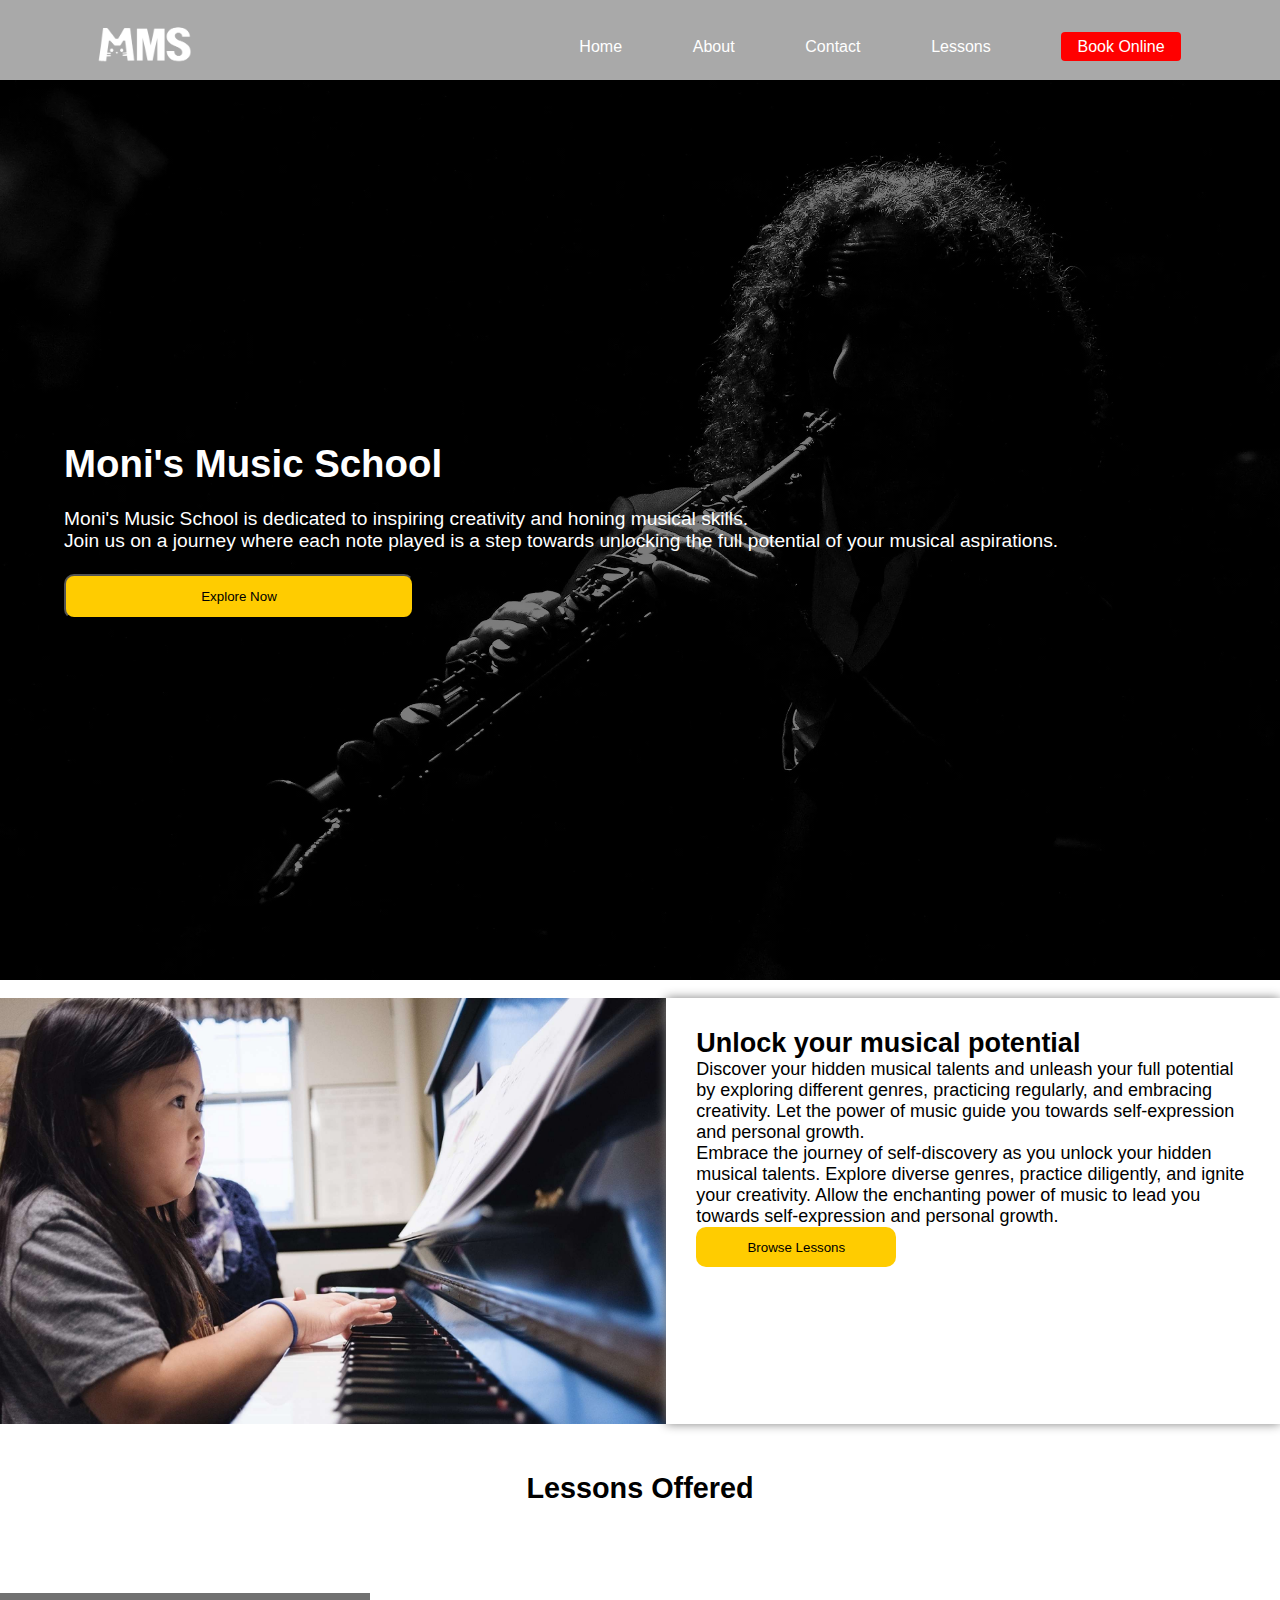
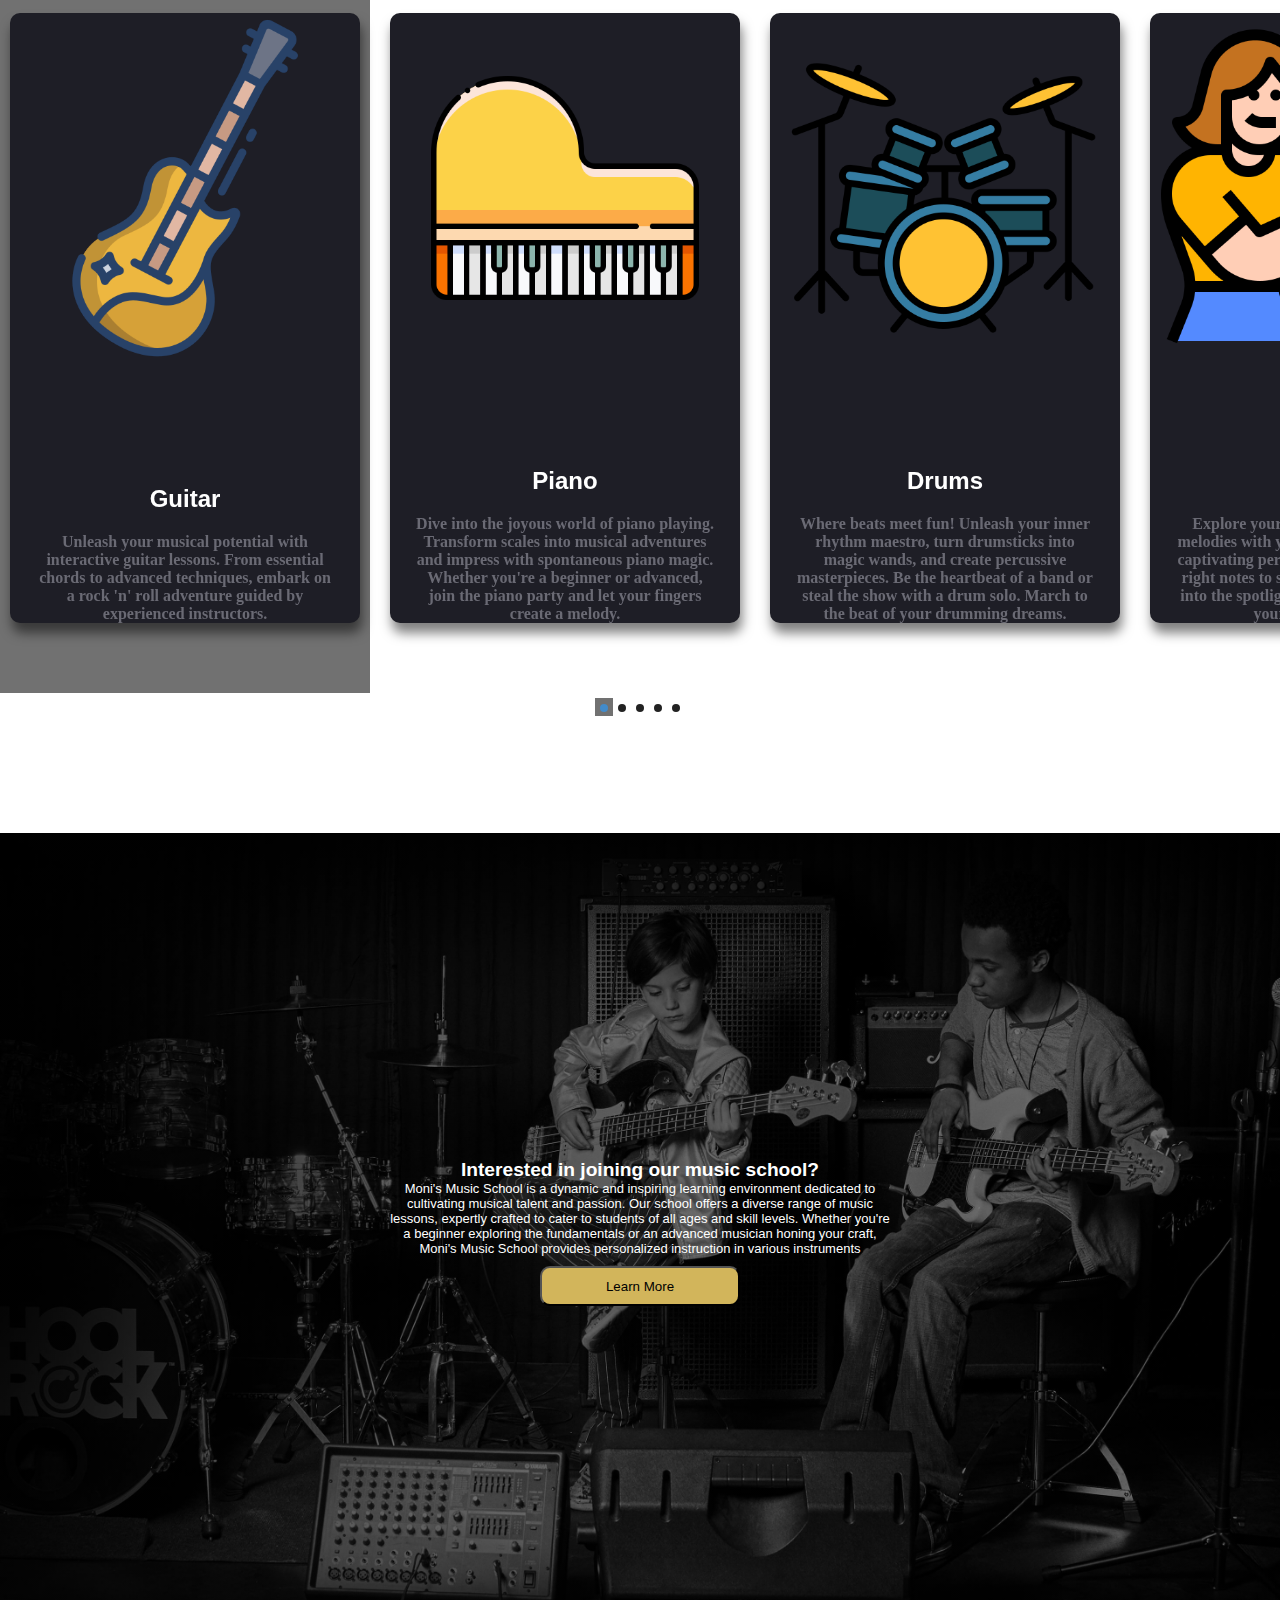
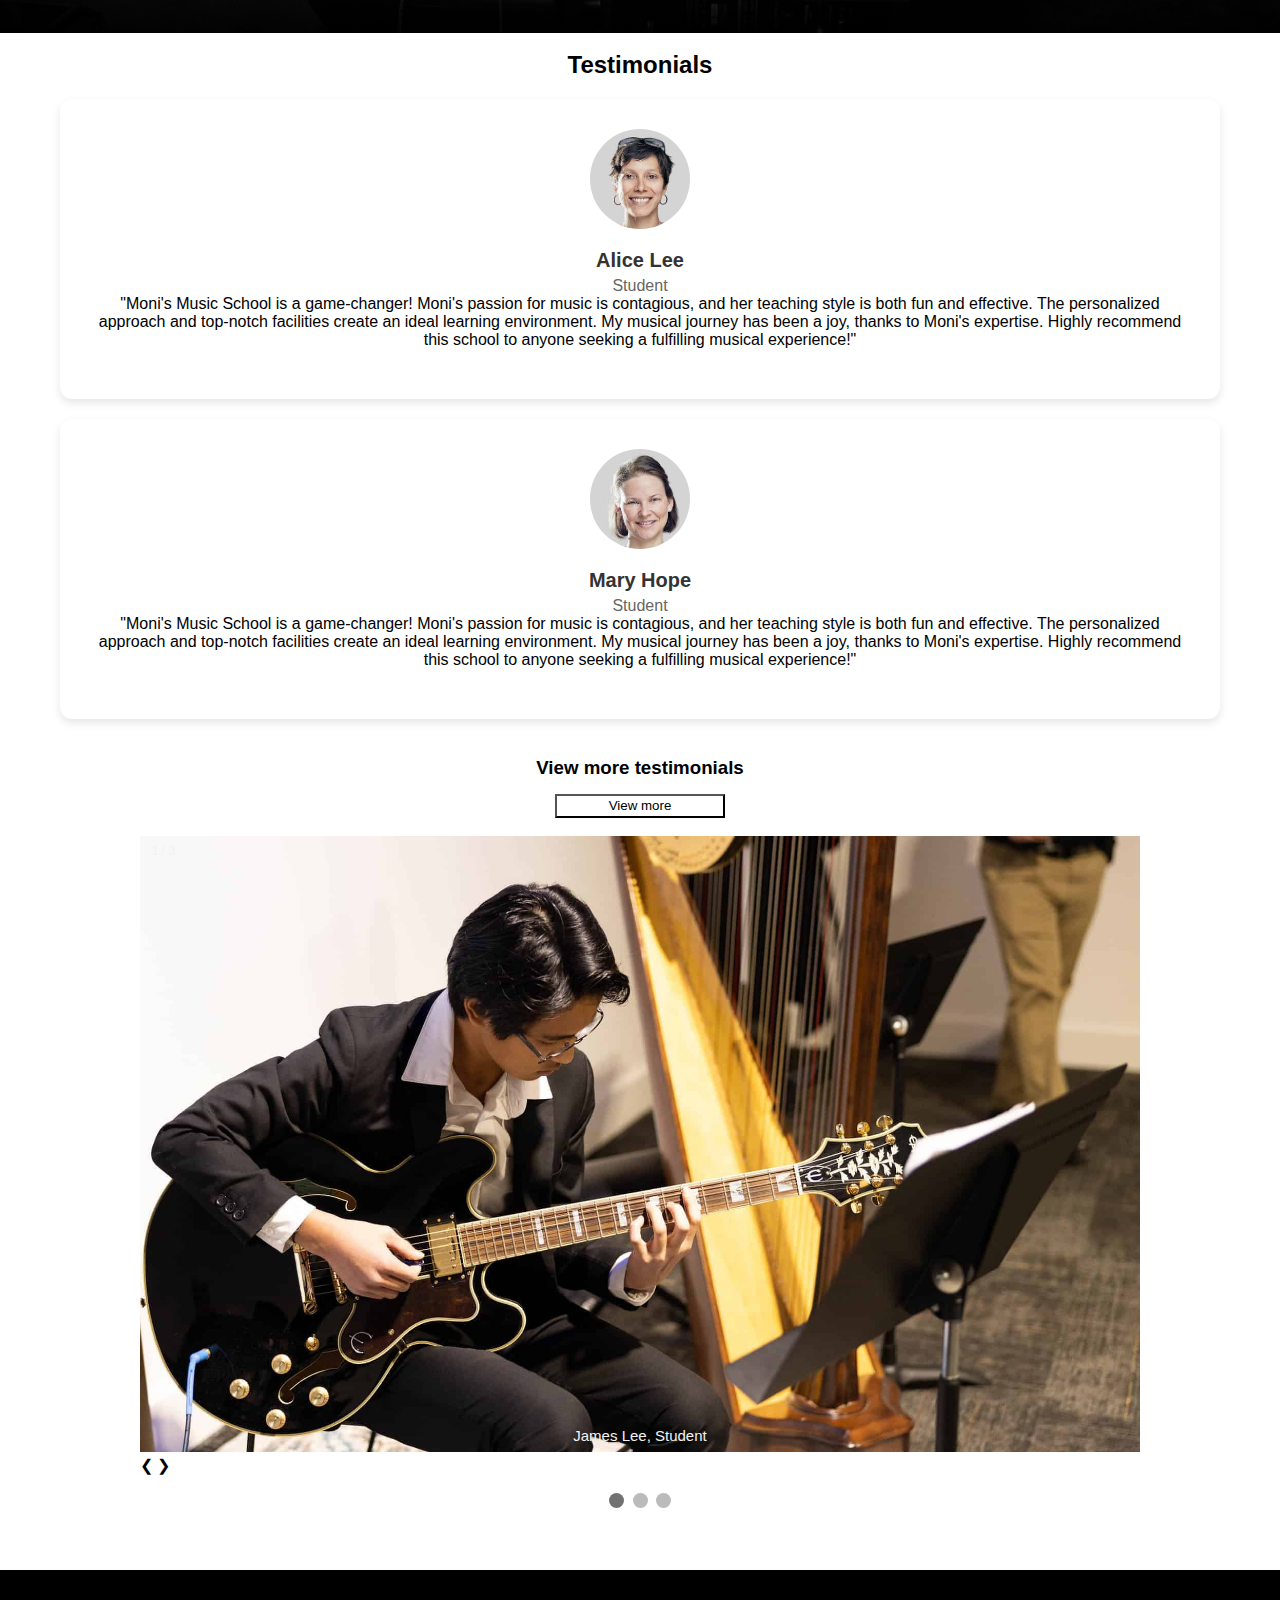
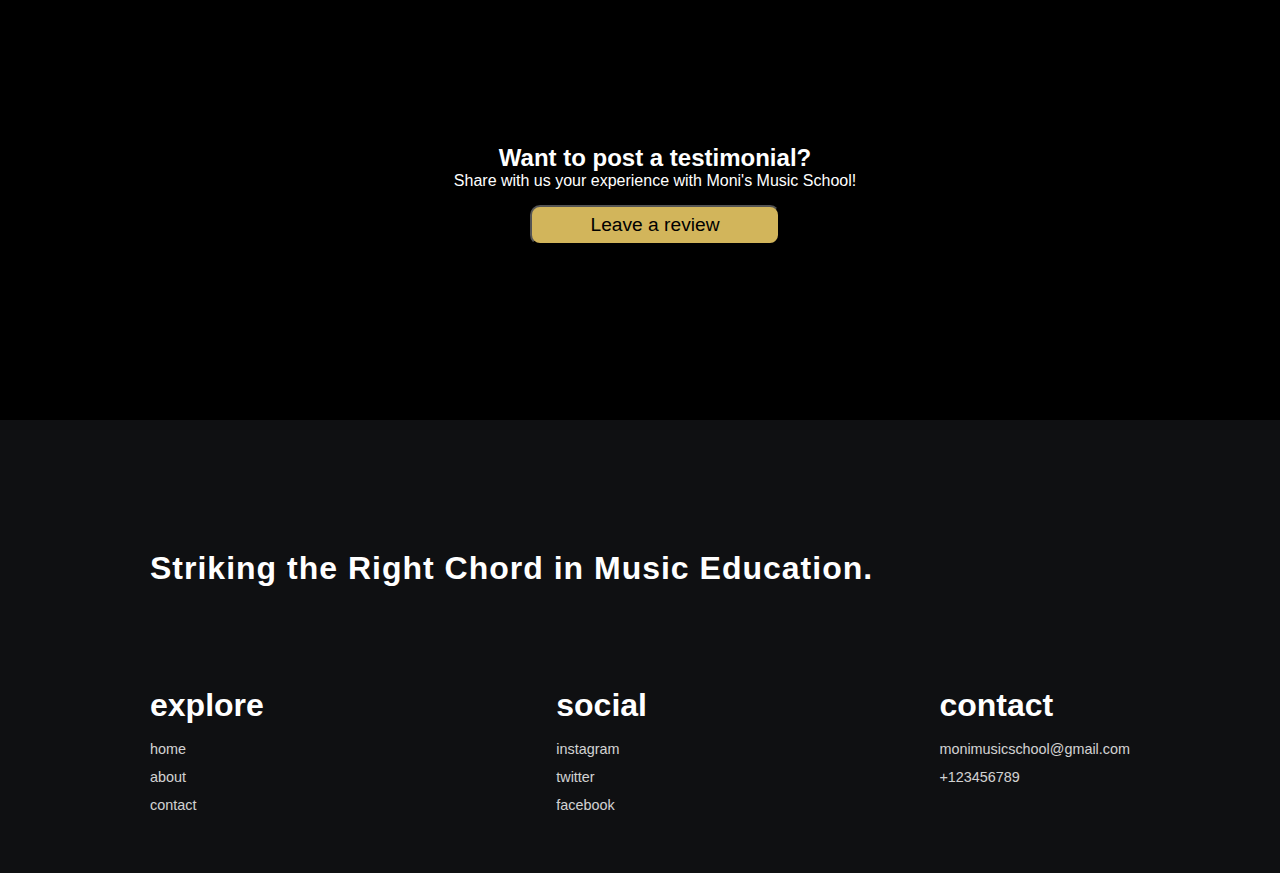
==== commit a06250ee: "move  some assets out of assets folder" ====
--- a/index.html
+++ b/index.html
@@ -8,7 +8,7 @@
       rel="stylesheet"
     />
     <title>Document</title>
-    <link rel="stylesheet" href="assets/styles.css" />
+    <link rel="stylesheet" href="styles.css" />
     <link rel="stylesheet" href="assets/navbar.css" />
     <link rel="stylesheet" type="text/css" href="assets/lightslider.css" />
     <script type="text/javascript" src="javascript/JQuery3.3.1.js"></script>
--- a/styles.css
+++ b/styles.css
@@ -0,0 +1,1117 @@
+body {
+  background-color: white;
+}
+
+* {
+  box-sizing: border-box;
+  margin: 0;
+  padding: 0;
+  font-family: "Nunito Sans", sans-serif;
+  text-decoration: none;
+}
+
+.bg-image {
+  height: 100%;
+  display: flex;
+  align-items: center;
+  background-image: linear-gradient(rgba(0, 0, 0, 0.527), rgba(0, 0, 0, 0.5)),
+    url(images/musicbg.jpeg);
+  background-size: cover;
+  color: white;
+}
+.popupbook-container {
+  display: none;
+  position: fixed;
+  top: 0;
+  left: 0;
+  width: 100%;
+  height: 100%;
+  background-color: rgba(0, 0, 0, 0.7); /* Dark semi-transparent background */
+  justify-content: center;
+  align-items: center;
+  z-index: 1000;
+}
+
+.popupbook-content {
+  background-color: #fff;
+  padding: 20px;
+  max-width: 600px;
+  width: 100%;
+  box-sizing: border-box;
+  text-align: center;
+  border-radius: 8px;
+  z-index: 1000;
+}
+
+.popupbook-content form {
+  /* Make the form width 100% of the popup container */
+  max-width: 00px;
+  margin: auto;
+  color: white;
+}
+
+.popupbook-content form {
+  max-width: 100%;
+  padding: 20px;
+  box-sizing: border-box;
+  color: black;
+}
+
+.popupbook-content form input,
+.popupbook-content form select {
+  width: 100%;
+  padding: 8px;
+  margin-bottom: 16px;
+  box-sizing: border-box;
+  color: black;
+}
+
+.popupbook-content form button {
+  background-color: red;
+  color: black;
+  padding: 10px 15px;
+  border: none;
+  border-radius: 4px;
+  cursor: pointer;
+}
+
+.popupbook-content form button:hover {
+  background-color: #45a049;
+}
+/*Styling for text*/
+.bg-text {
+  justify-content: flex-start;
+  margin-left: 4rem;
+  font-size: larger;
+}
+.bg-text button {
+  width: 350px;
+  height: 45px;
+  border-radius: 10px;
+  background-color: #ffcc00;
+  cursor: pointer;
+}
+
+.bg-text button:hover {
+  width: 350px;
+  height: 45px;
+  border-radius: 10px;
+  background-color: yellow;
+  cursor: pointer;
+}
+
+html,
+body {
+  margin: 0px;
+  padding: 0;
+  height: 100%;
+}
+
+.lower-container {
+  display: flex;
+  justify-content: center;
+  align-content: center;
+}
+.unlock-image {
+  background-image: url(images/article-private-lessons-UNWAoM-86.jpg);
+  background-size: cover;
+  width: 710px;
+  height: 425.83px;
+}
+.unlock-text {
+  display: flex;
+  flex-direction: column;
+  background-color: white;
+  box-shadow: 0px 0px 10px gray;
+  width: 650px;
+  padding: 30px;
+  font-size: large;
+}
+.unlock-text button {
+  width: 200px;
+  height: 40px;
+  background-color: #ffcc00;
+  outline: none;
+  border-radius: 10px;
+  border: none;
+  cursor: pointer;
+}
+.unlock-text button:hover {
+  background-color: yellow;
+}
+@media screen and (max-width: 767px) {
+  .lower-container {
+    flex-direction: column;
+    align-items: center;
+  }
+
+  .unlock-image {
+    height: 400px;
+  }
+
+  .unlock-text {
+    padding: 15px;
+    width: 705px;
+  }
+}
+
+.lessons-text {
+  display: flex;
+  justify-content: center;
+  align-items: center;
+}
+
+.lessonscontainer {
+  display: flex;
+  flex-wrap: wrap;
+  align-items: center;
+  justify-content: space-evenly;
+  padding: 20px;
+  margin-right: 0;
+}
+.lessonsoffered {
+  display: flex;
+  justify-content: center;
+  font-size: larger;
+  margin-top: 30px;
+}
+.lessonsofferedcontainer {
+  width: 100%;
+  height: 100vh;
+  display: flex;
+  justify-content: center;
+  align-items: center;
+  margin-bottom: 10px;
+}
+ul {
+  list-style: none;
+}
+
+.lessonsofferedcontainer ul {
+  margin: 0;
+  padding: 0;
+}
+
+#autoWidth .item-a {
+  flex: 0 0 auto;
+}
+.box {
+  width: 350px;
+  height: 610px;
+  background-color: #1e1e26;
+  border-radius: 10px;
+  box-shadow: 2px 10px 12px rgba(0, 0, 0, 0.5);
+  display: flex;
+  flex-direction: column;
+  align-items: center;
+  justify-content: space-between;
+  box-sizing: border-box;
+  margin: 20px 10px;
+}
+.model {
+  height: 350px;
+  max-height: 100%;
+  max-width: 100%;
+}
+.details {
+  display: flex;
+  flex-direction: column;
+  align-items: center;
+  width: 300px;
+}
+.details p {
+  font-family: calibri;
+  font-weight: bold;
+  color: #6a6a74;
+  text-align: center;
+  margin-top: 20px;
+}
+.item-header {
+  margin-top: 10px;
+  font-weight: bold;
+}
+
+.details h2 {
+  color: white;
+}
+
+.learnmore {
+  display: flex;
+  flex-direction: column;
+  align-items: center;
+  text-align: center;
+  padding: 15px;
+  background-image: linear-gradient(rgba(0, 0, 0, 0.527), rgba(0, 0, 0, 0.5)),
+    url("images/music-lessons-overview1527266744.jpg");
+  background-size: cover;
+  justify-content: center;
+  height: 800px;
+}
+
+.learnmoretext h1 {
+  font-size: larger;
+  color: white;
+}
+
+.learnmoretext p {
+  font-size: small;
+  color: white;
+}
+
+.learnmoretext button {
+  color: black;
+  background-color: #d2b55b;
+  border-radius: 10px;
+  width: 200px;
+  height: 40px;
+  margin-top: 10px;
+  cursor: pointer;
+}
+
+.learnmoretext button:hover {
+  background-color: #ffeb3b;
+}
+
+@media (max-width: 600px) {
+  .learnmoretext {
+    padding: 10px;
+  }
+
+  .learnmoretext h1 {
+    font-size: medium;
+  }
+
+  .learnmoretext p {
+    font-size: small;
+  }
+
+  .learnmoretext button {
+    width: 150px;
+    height: 30px;
+    font-size: small;
+  }
+}
+
+.testimonials-header {
+  display: flex;
+  justify-content: center;
+}
+.testimonial-grid {
+  display: flex;
+  flex-wrap: wrap;
+  gap: 20px;
+  max-width: 1200px;
+  margin: 0 auto;
+  padding: 20px;
+  text-align: center;
+}
+.testimonial-container {
+  background-color: #ffffff;
+  border-radius: 12px;
+  padding: 30px;
+  box-shadow: 0 4px 8px rgba(0, 0, 0, 0.1);
+}
+.testimonial-pic {
+  width: 100px;
+  height: 100px;
+  border-radius: 50%;
+  overflow: hidden;
+  margin: 0 auto 20px;
+  background-repeat: no-repeat;
+  background-size: cover;
+}
+.testimonial-text {
+  margin-bottom: 20px;
+}
+.testimonial-role {
+  font-size: 16px;
+  color: #666666;
+}
+.testimonial-pic img {
+  width: 100%;
+  height: 100%;
+  object-fit: cover;
+}
+.testimonial-name {
+  font-size: 20px;
+  font-weight: bold;
+  margin-bottom: 5px;
+  color: #333333;
+}
+.testmore {
+  display: flex;
+  flex-direction: column;
+  justify-content: center;
+  align-items: center;
+}
+.testmore button {
+  color: black;
+  background-color: #d2b55b;
+  width: 170px;
+  height: 24px;
+  background-color: white;
+  margin-top: 15px;
+  cursor: pointer;
+}
+
+.student-header {
+  display: flex;
+  justify-content: center;
+}
+
+.about-slogan {
+  display: flex;
+  justify-content: center;
+  position: relative;
+  align-items: center;
+  background-color: black;
+  height: 350px;
+  width: 100%;
+  margin-bottom: 30px;
+  color: white;
+}
+.about-container {
+  display: flex;
+  justify-content: center;
+  z-index: 999;
+}
+.about-img {
+  position: relative;
+  background-image: url("images/about us.jpg");
+  width: 710px;
+  height: 425.83px;
+  background-repeat: no-repeat;
+  background-size: cover;
+  margin-top: -100px;
+}
+.about-text {
+  display: flex;
+  flex-direction: column;
+  justify-content: center;
+  align-items: center;
+  text-align: center;
+  background-color: white;
+  padding: 40px;
+  font-size: 16px;
+  max-width: 1000px;
+  margin: 0 auto;
+}
+
+* {
+  box-sizing: border-box;
+}
+
+/* Slideshow container */
+.slideshow-container {
+  max-width: 1000px;
+  position: relative;
+  margin: auto;
+}
+
+/* Caption text student name*/
+.text {
+  color: #f2f2f2;
+  font-size: 15px;
+  padding: 8px 12px;
+  position: absolute;
+  bottom: 8px;
+  width: 100%;
+  text-align: center;
+  margin-bottom: 15px;
+}
+
+.numbertext {
+  color: #f2f2f2;
+  font-size: 12px;
+  padding: 8px 12px;
+  position: absolute;
+  top: 0;
+}
+
+.dot {
+  height: 15px;
+  width: 15px;
+  margin: 0 2px;
+  background-color: #bbb;
+  border-radius: 50%;
+  display: inline-block;
+  transition: background-color 0.6s ease;
+}
+
+.active {
+  background-color: #717171;
+}
+
+/* Fading animation */
+.fade {
+  animation-name: fade;
+  animation-duration: 1.5s;
+}
+
+@keyframes fade {
+  from {
+    opacity: 0.4;
+  }
+  to {
+    opacity: 1;
+  }
+}
+
+@media only screen and (max-width: 300px) {
+  .text {
+    font-size: 11px;
+  }
+}
+#autoWidth {
+  display: flex;
+  list-style: none;
+  overflow: hidden;
+  width: 100%;
+  margin: 0;
+  padding: 0;
+  transition: transform 0.5s ease-in-out;
+}
+
+#autoWidth .item-a {
+  flex: 0 0 auto;
+}
+
+.box:hover {
+  background-color: #17171d;
+  transform-style: preserve-3d;
+  transform: scale(1.02);
+  transition: all ease 0.3s;
+}
+.box:hover .marvel {
+  color: #c0292b;
+  transition: all ease 0.5s;
+}
+
+footer {
+  background-color: #0f1012;
+  display: flex;
+  flex-direction: column;
+  justify-content: center;
+  align-items: center;
+  padding: 120px 0px 50px 0px;
+}
+.footer-container {
+  width: 100%;
+  max-width: 980px;
+  margin: auto;
+}
+
+.footer-heading h4 {
+  color: #ffffff;
+}
+.footer-heading h4 {
+  font-size: 5rem;
+  margin-top: 20px;
+  font-weight: 600;
+}
+.footer-heading h4 {
+  font-size: 2rem;
+  font-weight: 600;
+  letter-spacing: 1px;
+}
+.footer-content {
+  display: flex;
+  justify-content: space-between;
+  margin-top: 100px;
+}
+.footer-box strong {
+  color: #ffffff;
+  font-size: 2rem;
+  text-transform: lowercase;
+}
+.footer-box ul {
+  margin-top: 15px;
+}
+.footer-box ul li a,
+.footer-box ul li {
+  color: #ffffff;
+  font-size: 0.9rem;
+  text-transform: lowercase;
+  opacity: 0.9;
+  padding: 2px 0px;
+  transition: all ease 0.3s;
+}
+.footer-box ul li {
+  margin: 8px 0px;
+}
+.footer-box ul li:hover,
+.footer-box ul li a:hover {
+  opacity: 0.6;
+  transition: all ease 0.3s;
+}
+
+@media (max-width: 1060px) {
+  .footer-container {
+    max-width: 800px;
+  }
+}
+@media (max-width: 850px) {
+  footer {
+    padding: 50px 0px;
+  }
+  .footer-container {
+    width: 90%;
+  }
+  .footer-content {
+    display: grid;
+    grid-template-columns: 1fr 1fr;
+    grid-gap: 10px;
+  }
+  .footer-heading {
+    display: flex;
+    flex-direction: column;
+    justify-content: center;
+  }
+}
+@media (max-width: 680px) {
+  .footer-heading h4 {
+    font-size: 1.6rem;
+    line-height: 30px;
+  }
+  .footer-heading h3 {
+    font-size: 2.3rem;
+  }
+  .footer-bottom {
+    flex-wrap: wrap;
+    justify-content: space-between;
+    align-items: center;
+    padding: 0px 20px;
+  }
+}
+@media (max-width: 340px) {
+  .footer-content {
+    grid-template-columns: 1fr;
+    margin-top: 40px;
+  }
+  .footer-box {
+    margin: 0px;
+  }
+  .footer-box strong {
+    font-size: 1.5rem;
+  }
+}
+
+.lessoninfo h2 {
+  text-align: center; /* Center text horizontally */
+  margin-bottom: 30px;
+  font-family: "Gill Sans", "Gill Sans MT", Calibri, "Trebuchet MS", sans-serif;
+  font-weight: 600;
+  margin: 20px; /* Add margin to move text inwards */
+  margin-bottom: 30px;
+}
+
+.courses-title {
+  margin-left: 20px;
+}
+
+#course {
+  display: flex;
+  flex-direction: column;
+  justify-content: center;
+  align-items: center;
+  background-color: #0f1012;
+}
+#course h3 {
+  font-size: 2.6rem;
+  color: white;
+  font-weight: 700;
+  margin-top: 50px;
+}
+
+.course-text h4 {
+  color: white;
+}
+.course-container {
+  max-width: 1000px;
+  width: 90%;
+  display: grid;
+  grid-template-columns: 1fr 1fr 1fr;
+  grid-gap: 20px;
+  margin-top: 30px;
+}
+.course-text button {
+  background-color: white;
+}
+.course-box {
+  width: 100%;
+  border: 1px solid #e6e6e6;
+  border-radius: 5px;
+  transition: all ease 0.3s;
+}
+.course-box:hover {
+  box-shadow: 2px 20px 30px rgba(0, 0, 0, 0.08);
+}
+.course-img {
+  width: 100%;
+}
+.course-img img {
+  width: 100%;
+  height: 100%;
+  object-fit: cover;
+  object-position: center;
+}
+.course-text {
+  padding: 20px;
+  display: flex;
+  flex-direction: column;
+}
+.course-text .category {
+  color: white;
+  font-size: 0.9rem;
+  font-weight: 500;
+}
+.course-text label {
+  color: white;
+  margin-top: 10px;
+  font-size: 1rem;
+  font-weight: 700;
+  cursor: pointer;
+}
+
+.course-text p {
+  color: white;
+  font-size: 0.9rem;
+  margin: 10px 0px;
+  display: -webkit-box;
+  -webkit-line-clamp: 3;
+  -webkit-box-orient: vertical;
+  overflow: hidden;
+}
+.lesson-time {
+  display: flex;
+  justify-content: space-between;
+  align-items: center;
+  flex-wrap: wrap;
+  margin-top: 10px;
+}
+.lesson-time span {
+  font-size: 0.9rem;
+  color: white;
+  font-weight: 500;
+}
+.lesson-time span i {
+  color: #db1032;
+  margin-right: 5px;
+}
+.course-popup {
+  position: fixed;
+  left: 50%;
+  top: 50%;
+  transform: translate(-50%, -50%);
+  width: 90%;
+  max-width: 400px;
+  background-color: #ffffff;
+  display: none;
+  border-radius: 5px;
+  overflow: hidden;
+  padding: 5px;
+}
+.popup-content {
+  padding: 20px;
+  max-height: 80vh;
+  overflow-y: auto;
+}
+/* width */
+.popup-content::-webkit-scrollbar {
+  width: 8px;
+}
+
+/* Track */
+.popup-content::-webkit-scrollbar-track {
+  background: #ffffff;
+}
+
+/* Handle */
+.popup-content::-webkit-scrollbar-thumb {
+  background: rgb(29, 29, 29);
+  border-radius: 10px;
+}
+
+/* Handle on hover */
+.popup-content::-webkit-scrollbar-thumb:hover {
+  background: #555;
+}
+.popup-bg {
+  position: fixed;
+  width: 100%;
+  height: 100%;
+  top: 0px;
+  left: 0px;
+  background-color: #1a1a1a5b;
+  display: none;
+  animation: fade 0.4s;
+}
+.popup-btn {
+  display: none;
+}
+.popup-btn:checked ~ .course-popup,
+.popup-btn:checked ~ .popup-bg {
+  display: block;
+}
+.course-popup video {
+  width: 100%;
+  height: 100%;
+  object-fit: contain;
+  object-position: center;
+}
+.course-popup strong {
+  color: #141414;
+  margin: 10px 0px;
+  font-size: 1.3rem;
+}
+.course-popup span {
+  color: #141414;
+  margin: 10px 0px;
+  font-weight: 700;
+}
+.course-popup p {
+  margin: 10px 0px;
+  font-size: 0.9rem;
+  color: #333333;
+}
+.course-popup a button {
+  width: 100%;
+  height: 45px;
+  display: flex;
+  justify-content: center;
+  align-items: center;
+  background-color: #db1032;
+  color: #ffffff;
+  border-radius: 5px;
+  margin-top: 10px;
+}
+.course-popup .p-close {
+  position: absolute;
+  right: 0px;
+  top: 0px;
+  width: 40px;
+  height: 40px;
+  display: flex;
+  justify-content: center;
+  align-items: center;
+  background-color: #db1032;
+  color: #ffffff;
+  cursor: pointer;
+}
+@keyframes fade {
+  0% {
+    opacity: 0;
+  }
+  100% {
+    opacity: 1;
+  }
+}
+@media (max-width: 800px) {
+  .course-container {
+    grid-template-columns: 1fr 1fr;
+  }
+}
+@media (max-width: 550px) {
+  .course-container {
+    grid-template-columns: 1fr;
+  }
+}
+
+#testimonials-container {
+  margin-bottom: 20px;
+  background-color: #fff;
+  padding: 20px;
+  border-radius: 8px;
+  box-shadow: 0 4px 8px rgba(0, 0, 0, 0.1);
+}
+
+#form-container {
+  max-width: 400px;
+  margin: 0 auto;
+  background-color: #fff;
+  padding: 20px;
+  border-radius: 8px;
+  box-shadow: 0 4px 8px rgba(0, 0, 0);
+}
+
+form {
+  display: flex;
+  flex-direction: column;
+}
+
+label {
+  margin-bottom: 5px;
+}
+
+textarea {
+  resize: vertical;
+  margin-bottom: 10px;
+}
+
+.form-heading {
+  display: flex;
+  flex-direction: column;
+  position: relative;
+  top: 40px;
+  align-items: center;
+  background-color: black;
+  height: 450px;
+  width: 100%;
+  margin-bottom: 30px;
+  justify-content: center;
+  align-items: center;
+}
+.form-heading h2,
+.form-heading p {
+  color: white;
+  margin-left: 30px;
+}
+
+.form-heading button {
+  margin-top: 15px;
+  margin-left: 30px;
+  background-color: #d2b55b;
+  font-size: larger;
+  width: 250px;
+  border-radius: 10px;
+  height: 40px;
+  cursor: pointer;
+}
+
+.form-heading button:hover {
+  margin-top: 15px;
+  margin-left: 30px;
+  background-color: yellow;
+  font-size: larger;
+  width: 250px;
+  border-radius: 10px;
+  height: 40px;
+  cursor: pointer;
+}
+.feedback-heading {
+  display: flex;
+  justify-content: center;
+  position: relative;
+  align-items: center;
+  background-color: black;
+  height: 350px;
+  width: 100%;
+  margin-bottom: 30px;
+  flex-direction: column;
+  background: linear-gradient(
+    45deg,
+    violet,
+    indigo,
+    blue,
+    green,
+    yellow,
+    orange,
+    red
+  );
+  background-size: 400% 400%;
+  animation: rainbow 15s linear infinite;
+  height: 350px;
+  width: 100%;
+  margin-bottom: 30px;
+  color: white;
+}
+.feedback-heading h1,
+.feedback-heading p {
+  color: white;
+}
+
+input[type="text"],
+select,
+textarea {
+  width: 100%; /* Full width */
+  padding: 12px; /* Some padding */
+  border: 1px solid #ccc; /* Gray border */
+  border-radius: 4px; /* Rounded borders */
+  box-sizing: border-box; /* Make sure that padding and width stays in place */
+  margin-top: 6px; /* Add a top margin */
+  margin-bottom: 16px; /* Bottom margin */
+  resize: vertical; /* Allow the user to vertically resize the textarea (not horizontally) */
+}
+
+/* Style the submit button with a specific background color etc */
+input[type="submit"] {
+  background-color: red;
+  color: white;
+  padding: 12px 20px;
+  border: none;
+  border-radius: 4px;
+  cursor: pointer;
+}
+
+/* When moving the mouse over the submit button, add a darker green color */
+input[type="submit"]:hover {
+  background-color: red;
+}
+
+/* Add a background color and some padding around the form */
+.feedback-container {
+  position: relative;
+  width: 100%;
+  height: 100%;
+  display: flex;
+  justify-content: center;
+  align-items: center;
+  padding: 20px 100px;
+}
+
+.feedback-container:after {
+  content: "";
+  position: absolute;
+  width: 100%;
+  height: 100%;
+  left: 0;
+  top: 0;
+  background: url("images/wp2776811.jpg") no-repeat center;
+  background-size: cover;
+  filter: blur(50px);
+  z-index: -1;
+}
+
+.contact-box {
+  max-width: 850px;
+  display: grid;
+  grid-template-columns: repeat(2, 1fr);
+  justify-content: center;
+  align-items: center;
+  text-align: center;
+  background-color: #fff;
+  box-shadow: 0px 0px 19px 5px rgba(0, 0, 0, 0.19);
+}
+
+.left {
+  background: url("images/wp2776811.jpg") no-repeat center;
+  background-size: cover;
+  height: 100%;
+}
+
+.right {
+  padding: 25px 40px;
+}
+
+.contact-box h2 {
+  position: relative;
+  padding: 0 0 10px;
+  margin-bottom: 10px;
+}
+
+.contact-box h2:after {
+  content: "";
+  position: absolute;
+  left: 50%;
+  bottom: 0;
+  transform: translateX(-50%);
+  height: 4px;
+  width: 50px;
+  border-radius: 2px;
+  background-color: #2ecc71;
+}
+
+.field {
+  width: 100%;
+  border: 2px solid rgba(0, 0, 0, 0);
+  outline: none;
+  background-color: rgba(230, 230, 230, 0.6);
+  padding: 0.5rem 1rem;
+  font-size: 1.1rem;
+  margin-bottom: 22px;
+  transition: 0.3s;
+}
+
+.field:hover {
+  background-color: rgba(0, 0, 0, 0.1);
+}
+
+textarea {
+  min-height: 150px;
+}
+.btn {
+  width: 100%;
+  padding: 0.5rem 1rem;
+  background-color: #2ecc71;
+  color: #fff;
+  font-size: 1.1rem;
+  border: none;
+  outline: none;
+  cursor: pointer;
+  transition: 0.3s;
+}
+
+.btn:hover {
+  background-color: #27ae60;
+}
+
+.field:focus {
+  border: 2px solid rgba(30, 85, 250, 0.47);
+  background-color: #fff;
+}
+
+@media screen and (max-width: 880px) {
+  .contact-box {
+    grid-template-columns: 1fr;
+  }
+  .left {
+    height: 200px;
+  }
+}
+.testimonial-section {
+  max-width: 800px;
+  margin: 0 auto;
+  padding: 20px;
+  text-align: center;
+}
+
+.testimonial-card {
+  background-color: #f8f8f8;
+  border-radius: 8px;
+  padding: 20px;
+  margin-bottom: 20px;
+}
+
+.testimonial-message {
+  font-size: 16px;
+  line-height: 1.5;
+  margin-bottom: 10px;
+}
+
+.testimonial-details {
+  font-style: italic;
+  color: #555;
+  font-size: 14px;
+}
+
+.thank-you {
+  flex-direction: column;
+  display: flex;
+  justify-content: center;
+  position: relative;
+  align-items: center;
+  background: linear-gradient(
+    45deg,
+    violet,
+    indigo,
+    blue,
+    green,
+    yellow,
+    orange,
+    red
+  );
+  background-size: 400% 400%;
+  animation: rainbow 15s linear infinite;
+  height: 350px;
+  width: 100%;
+  margin-bottom: 30px;
+  color: white;
+}
+@keyframes rainbow {
+  0% {
+    background-position: 0% 50%;
+  }
+  100% {
+    background-position: 100% 50%;
+  }
+}
